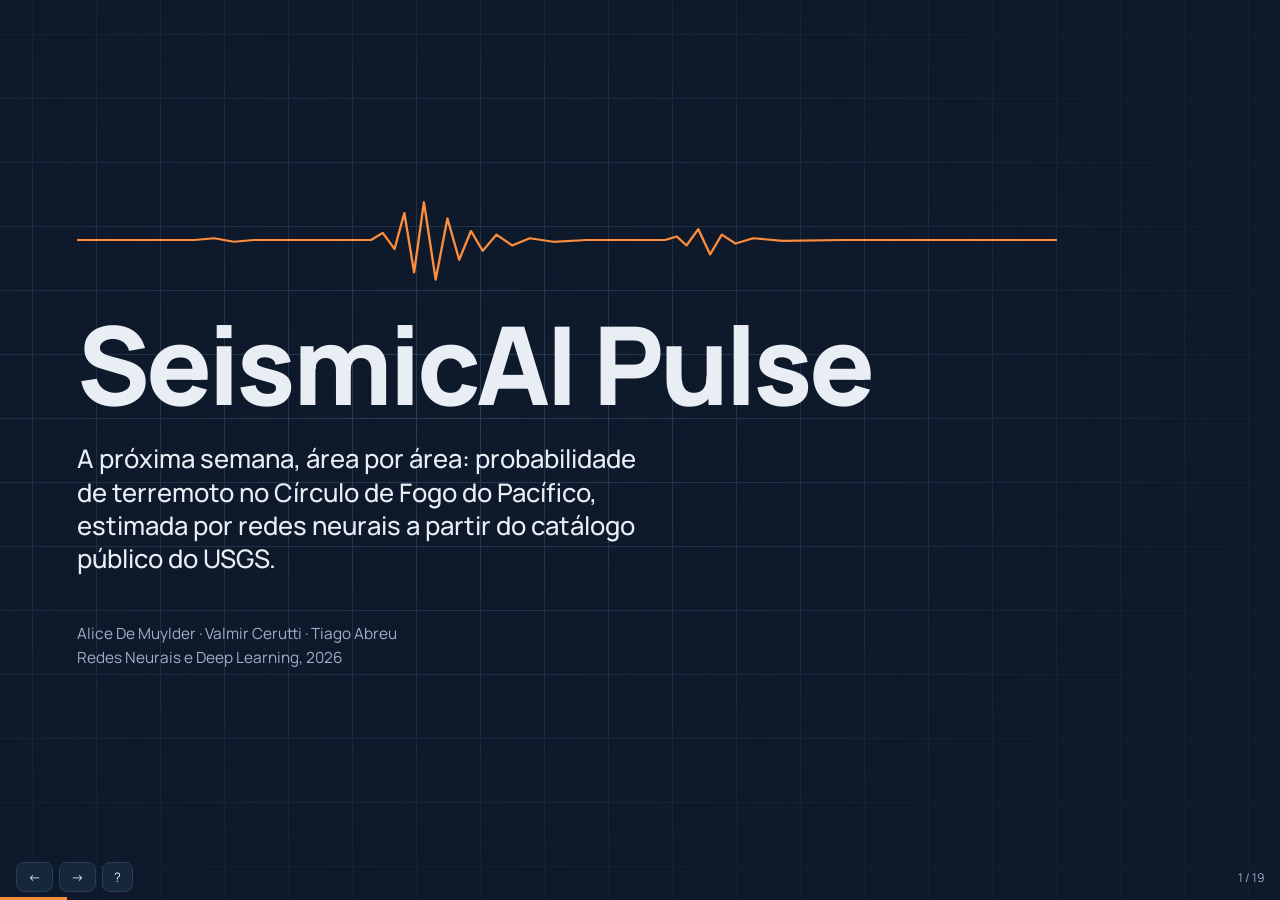
==== docs/apresentacao.html @ af9bed7b "SeismicAI Pulse: pipeline, modelos, resultados, protótipo, artigo e apresentação" ====
<!DOCTYPE html>
<html lang="pt-BR">
<head>
<meta charset="utf-8">
<meta name="viewport" content="width=device-width, initial-scale=1, viewport-fit=cover">
<title>SeismicAI Pulse — apresentação</title>
<link rel="preconnect" href="https://fonts.googleapis.com">
<link href="https://fonts.googleapis.com/css2?family=Manrope:wght@400;500;600;700;800&display=swap" rel="stylesheet">
<style>
:root {
  --bg: #0E1A2B; --surface: #16263B; --surface2: #1E3048; --ink: #E9EEF5; --muted: #9FB0C6; --line: #2A3D57;
  --alarm: #FF4D5A; --amber: #FFB020; --blue: #7CC7FF; --green: #5BD39A;
  --y1: #FFFFCC; --y2: #FED976; --y3: #FD8D3C; --y4: #E31A1C; --y5: #800026;
  --pad-x: clamp(22px, 6vw, 96px); --pad-y: clamp(20px, 5vh, 52px);
}
* { box-sizing: border-box; }
html, body { height: 100%; margin: 0; background: var(--bg); color: var(--ink);
  font-family: "Manrope", "Segoe UI", Roboto, Helvetica, Arial, sans-serif; font-size: 16px; -webkit-font-smoothing: antialiased; }
a { color: var(--blue); }
.deck { position: fixed; inset: 0; overflow: hidden; }
.slide { position: absolute; inset: 0; display: none; flex-direction: column; padding: var(--pad-y) var(--pad-x) calc(var(--pad-y) + 28px); overflow: auto; }
.slide.active { display: flex; }
.slide > header { margin-bottom: clamp(10px, 2vh, 22px); }
.slide h2 { font-size: clamp(24px, 3.4vw, 42px); line-height: 1.08; letter-spacing: -0.02em; margin: 0 0 6px; font-weight: 700; }
.slide .lead { font-size: clamp(15px, 1.45vw, 21px); color: var(--muted); margin: 0; max-width: 64ch; line-height: 1.45; }
.body { flex: 1; display: flex; flex-direction: column; gap: clamp(12px, 2vh, 24px); min-height: 0; }
.cols { display: grid; grid-template-columns: repeat(auto-fit, minmax(min(280px, 100%), 1fr)); gap: clamp(14px, 2.2vw, 36px); align-items: start; }
.cols.two { grid-template-columns: repeat(auto-fit, minmax(min(340px, 100%), 1fr)); }
.cols.wide-left { grid-template-columns: minmax(0, 3fr) minmax(0, 2fr); }
.cols.wide-right { grid-template-columns: minmax(0, 2fr) minmax(0, 3fr); }
@media (max-width: 820px) { .cols.wide-left, .cols.wide-right { grid-template-columns: 1fr; } }
.card { background: var(--surface); border: 1px solid var(--line); border-radius: 12px; padding: clamp(14px, 1.6vw, 22px) clamp(16px, 1.8vw, 24px); }
.card h3 { margin: 0 0 6px; font-size: clamp(16px, 1.4vw, 20px); font-weight: 700; }
.card p, .card li { font-size: clamp(14px, 1.15vw, 17px); line-height: 1.5; color: var(--ink); margin: 0; }
.card ul { margin: 6px 0 0; padding-left: 18px; }
.card li + li { margin-top: 4px; }
p.note, .muted { color: var(--muted); }
.big { font-size: clamp(34px, 5.2vw, 76px); font-weight: 800; letter-spacing: -0.03em; line-height: 1; }
.big small { display: block; font-size: clamp(13px, 1.1vw, 16px); font-weight: 500; letter-spacing: 0; color: var(--muted); margin-top: 8px; }
.stat { background: var(--surface); border: 1px solid var(--line); border-radius: 12px; padding: 18px 20px; }
.kv { display: grid; grid-template-columns: auto 1fr; gap: 6px 14px; font-size: clamp(13px, 1.1vw, 16px); }
.kv b { color: var(--ink); } .kv span { color: var(--muted); }
figure { margin: 0; }
figure img { width: 100%; height: auto; display: block; border-radius: 10px; background: #fff; }
figcaption { font-size: clamp(12px, 1vw, 14px); color: var(--muted); margin-top: 8px; }
.callout { border-left: 4px solid var(--y3); background: var(--surface); padding: 12px 16px; border-radius: 0 10px 10px 0; font-size: clamp(14px, 1.2vw, 18px); line-height: 1.45; }
.callout.alarm { border-color: var(--alarm); } .callout.blue { border-color: var(--blue); } .callout.green { border-color: var(--green); }
.tag { display: inline-block; font-size: 12px; font-weight: 600; padding: 3px 9px; border-radius: 999px; background: var(--surface2); color: var(--muted); margin-right: 6px; }
.tag.alarm { background: rgba(255,77,90,.18); color: var(--alarm); } .tag.amber { background: rgba(255,176,32,.18); color: var(--amber); }
.tag.blue { background: rgba(124,199,255,.18); color: var(--blue); } .tag.green { background: rgba(91,211,154,.18); color: var(--green); }
table.t { border-collapse: collapse; width: 100%; font-size: clamp(13px, 1.1vw, 16px); }
table.t th, table.t td { padding: 7px 10px; text-align: right; border-bottom: 1px solid var(--line); }
table.t th:first-child, table.t td:first-child { text-align: left; }
table.t th { color: var(--muted); font-weight: 600; }
table.t tr.hi td { color: var(--ink); font-weight: 700; background: rgba(253,141,60,.10); }

/* gráficos de barras (CSS) */
.bars { display: grid; gap: 7px; }
.bar { display: grid; grid-template-columns: minmax(120px, 34%) 1fr 64px; align-items: center; gap: 10px; font-size: clamp(12px, 1.05vw, 15px); }
.bar .lbl { color: var(--muted); white-space: nowrap; overflow: hidden; text-overflow: ellipsis; }
.bar .track { height: 14px; background: var(--surface2); border-radius: 7px; overflow: hidden; position: relative; }
.bar .fill { height: 100%; border-radius: 7px; background: var(--y3); transition: width .45s ease; }
.bar .val { text-align: right; font-variant-numeric: tabular-nums; font-weight: 600; }
.bar.hi .lbl, .bar.hi .val { color: var(--ink); font-weight: 700; }
.bar.hi .fill { background: linear-gradient(90deg, var(--y3), var(--y4)); }
.bar.dim .fill { background: var(--line); }
.bars.pair .bar { grid-template-columns: minmax(140px, 36%) 1fr 110px; }
.pair .track { background: transparent; height: 26px; display: grid; gap: 3px; }
.pair .track i { display: block; height: 11px; border-radius: 6px; }
.pair .track i.a { background: var(--amber); } .pair .track i.b { background: var(--alarm); }
.pair .val { display: grid; font-size: 12px; } .pair .val span:first-child { color: var(--amber); } .pair .val span:last-child { color: var(--alarm); }
.switch { display: inline-flex; border: 1px solid var(--line); border-radius: 999px; overflow: hidden; margin: 0 0 10px; }
.switch button { font: inherit; font-size: 13px; font-weight: 600; background: transparent; color: var(--muted); border: 0; padding: 7px 14px; cursor: pointer; }
.switch button[aria-pressed="true"] { background: var(--surface2); color: var(--ink); }
.legend { display: flex; gap: 14px; font-size: 12px; color: var(--muted); align-items: center; flex-wrap: wrap; }
.legend i { display: inline-block; width: 12px; height: 12px; border-radius: 3px; margin-right: 5px; vertical-align: -2px; }

/* capa */
.cover { justify-content: center; background-image: linear-gradient(var(--line) 1px, transparent 1px), linear-gradient(90deg, var(--line) 1px, transparent 1px);
  background-size: clamp(36px, 5vw, 72px) clamp(36px, 5vw, 72px); background-position: center; }
.cover::after { content: ""; position: absolute; inset: 0; background: radial-gradient(ellipse at 35% 45%, rgba(14,26,43,0) 0%, rgba(14,26,43,.85) 70%); pointer-events: none; }
.cover > * { position: relative; z-index: 1; }
.cover h1 { font-size: clamp(42px, 8.5vw, 124px); line-height: .95; letter-spacing: -0.035em; margin: 0 0 .25em; font-weight: 800; }
.cover .sub { font-size: clamp(17px, 2vw, 30px); color: var(--ink); font-weight: 500; margin: 0 0 1.2em; max-width: 36ch; line-height: 1.3; }
.cover .who { color: var(--muted); font-size: clamp(13px, 1.2vw, 18px); line-height: 1.6; }
.pulse { width: min(100%, 980px); height: clamp(60px, 12vh, 140px); display: block; margin: 0 0 clamp(8px, 2vh, 24px); }
.pulse path { fill: none; stroke: var(--y3); stroke-width: 2.4; stroke-linecap: round; stroke-linejoin: round;
  stroke-dasharray: 2600; stroke-dashoffset: 2600; animation: draw 2.4s cubic-bezier(.4,.1,.2,1) .2s forwards; }
@keyframes draw { to { stroke-dashoffset: 0; } }
@media (prefers-reduced-motion: reduce) { .pulse path { animation: none; stroke-dashoffset: 0; } .bar .fill { transition: none; } }

/* pipeline */
.flow { display: grid; grid-template-columns: repeat(auto-fit, minmax(130px, 1fr)); gap: 10px; counter-reset: step; }
.flow .step { background: var(--surface); border: 1px solid var(--line); border-radius: 10px; padding: 12px 12px 12px; font-size: clamp(12px, 1.05vw, 15px); line-height: 1.4; position: relative; }
.flow .step::before { counter-increment: step; content: counter(step); display: inline-block; width: 22px; height: 22px; border-radius: 50%; background: var(--y3); color: #1a0a00; font-weight: 800; font-size: 12px; text-align: center; line-height: 22px; margin-bottom: 8px; }
.flow .step b { display: block; margin-bottom: 2px; color: var(--ink); }
.splits { display: flex; height: 34px; border-radius: 8px; overflow: hidden; font-size: 12px; font-weight: 600; }
.splits div { display: flex; align-items: center; justify-content: center; color: #0E1A2B; }
.splits .tr { background: var(--y2); } .splits .va { background: var(--y3); } .splits .te { background: var(--y4); color: #fff; }

/* arquitetura */
.arch { display: grid; grid-template-columns: repeat(auto-fit, minmax(150px, 1fr)); gap: 10px; align-items: stretch; }
.arch .box { background: var(--surface); border: 1px solid var(--line); border-radius: 10px; padding: 12px 14px; font-size: clamp(12px, 1.05vw, 15px); line-height: 1.4; }
.arch .box b { display: block; color: var(--ink); margin-bottom: 4px; } .arch .box span { color: var(--muted); }
.arch .box.hl { border-color: var(--y3); }
.net { display: grid; grid-template-columns: repeat(auto-fit, minmax(min(200px, 100%), 1fr)); gap: 12px; }
.net .card { padding: 14px 16px; } .net .card h3 { font-size: clamp(15px, 1.3vw, 19px); } .net .card p { font-size: clamp(12.5px, 1.05vw, 15px); color: var(--muted); }
.net .card .r { color: var(--ink); font-weight: 700; margin-top: 8px; }

/* demo */
.demo { flex: 1; min-height: 0; display: flex; flex-direction: column; gap: 10px; }
.demo iframe { flex: 1; width: 100%; min-height: 50vh; border: 1px solid var(--line); border-radius: 12px; background: #0b1220; }
.demo .tools { display: flex; gap: 14px; align-items: center; flex-wrap: wrap; font-size: 14px; }
.demo .tools a.btn { background: var(--y3); color: #1a0a00; font-weight: 700; padding: 8px 14px; border-radius: 8px; text-decoration: none; }
.qr { width: 92px; height: 92px; background: #fff; border-radius: 8px; padding: 6px; }

/* cromo */
.progress { position: fixed; left: 0; bottom: 0; height: 3px; width: 0; background: var(--y3); transition: width .25s; z-index: 5; }
.chrome { position: fixed; left: 0; right: 0; bottom: 8px; display: flex; justify-content: space-between; align-items: center; padding: 0 16px; font-size: 12px; color: var(--muted); z-index: 5; pointer-events: none; }
.chrome .nav { pointer-events: auto; display: flex; gap: 6px; }
.chrome button { font: inherit; font-size: 13px; background: var(--surface); color: var(--ink); border: 1px solid var(--line); border-radius: 8px; padding: 5px 11px; cursor: pointer; }
.chrome button:hover { background: var(--surface2); }
.overlay { position: fixed; inset: 0; background: rgba(14,26,43,.94); z-index: 20; display: none; padding: 6vh 8vw; overflow: auto; }
.overlay.open { display: block; }
.overlay .box { max-width: 760px; margin: 0 auto; background: var(--surface); border: 1px solid var(--line); border-radius: 14px; padding: 24px 28px; font-size: 16px; line-height: 1.55; }
.overlay h3 { margin: 0 0 10px; }
.overlay kbd { background: var(--surface2); border: 1px solid var(--line); border-radius: 5px; padding: 1px 7px; font-family: inherit; font-size: 13px; }
.notes { display: none; }
:focus-visible { outline: 2px solid var(--blue); outline-offset: 2px; }
@media (max-width: 720px) {
  .slide { padding-bottom: 64px; }
  .bar { grid-template-columns: minmax(90px, 40%) 1fr 54px; }
  .cover h1 { font-size: 13vw; }
}
@media print {
  .deck { position: static; } .slide { display: flex !important; position: relative; height: 100vh; page-break-after: always; overflow: hidden; }
  .chrome, .progress, .overlay { display: none !important; } .demo iframe { display: none; }
}
</style>
</head>
<body>
<div class="deck" id="deck">

<!-- 1 Capa -->
<section class="slide cover" data-notes="Boa tarde. Somos a SeismicAI e vamos apresentar o Pulse: um mapa que, toda semana, mostra onde é mais provável haver um terremoto no Círculo de Fogo na semana seguinte. Em 15 minutos: o problema, os dados, as redes neurais, os resultados e o produto, com demonstração ao vivo.">
  <svg class="pulse" viewBox="0 0 1000 120" preserveAspectRatio="none" aria-hidden="true">
    <path d="M0,60 L120,60 L140,58 L160,62 L180,60 L300,60 L312,52 L324,70 L334,30 L344,96 L354,18 L366,104 L378,36 L390,82 L402,50 L414,72 L428,54 L444,66 L462,58 L486,62 L520,60 L600,60 L612,56 L622,66 L634,48 L646,76 L658,54 L672,64 L690,58 L720,61 L780,60 L1000,60"/>
  </svg>
  <h1>SeismicAI Pulse</h1>
  <p class="sub">A próxima semana, área por área: probabilidade de terremoto no Círculo de Fogo do Pacífico, estimada por redes neurais a partir do catálogo público do USGS.</p>
  <p class="who">Alice De Muylder · Valmir Cerutti · Tiago Abreu<br>Redes Neurais e Deep Learning, 2026</p>
</section>

<!-- 2 Problema -->
<section class="slide" data-notes="Ninguém prevê terremotos: dia, lugar exato e magnitude. Mas a sismicidade não é aleatória: concentra-se em regiões conhecidas e se agrupa no tempo, com réplicas por semanas e contágio para áreas vizinhas. Hoje existem catálogos (o passado) e mapas de risco de décadas. Falta o curto prazo por área. É isso que o Pulse faz, para seguradoras, defesa civil, infraestrutura crítica e jornalismo.">
  <header><h2>Não dá para prever terremotos. Dá para medir onde eles estão mais prováveis esta semana.</h2>
    <p class="lead">A sismicidade se concentra em regiões conhecidas e se agrupa no tempo. Entre o catálogo do que já aconteceu e os mapas de risco de décadas, falta a visão de curto prazo por área.</p></header>
  <div class="body"><div class="cols">
    <div class="card"><h3>O que não dá</h3><p>Dizer o dia, o lugar exato e a magnitude do próximo terremoto. Nenhum modelo faz isso, e o Pulse não promete.</p></div>
    <div class="card"><h3>O que dá</h3><p>Usar dois fatos da sismologia estatística: a taxa de fundo de cada região é persistente, e um evento grande é seguido de réplicas por semanas, que se espalham para as áreas vizinhas.</p></div>
    <div class="card"><h3>Para quem</h3><p>Seguradoras e resseguradoras (exposição de curto prazo), defesa civil e operadores de infraestrutura crítica — portos, energia, mineração — que priorizam inspeções e prontidão, e o jornalismo científico.</p></div>
  </div>
  <div class="callout">A pergunta do produto: <b>nesta semana, em quais áreas do Círculo de Fogo a atenção deve estar?</b></div></div>
</section>

<!-- 3 Pergunta -->
<section class="slide" data-notes="Formalizamos assim: a região é dividida em células de 2 por 2 graus; o tempo em semanas. A entrada é o histórico de 52 semanas da célula e das vizinhas; a saída é a probabilidade de pelo menos um evento M maior ou igual a 4 na semana seguinte. É classificação binária probabilística, com classes desbalanceadas: 16 por cento de positivos. A pergunta de pesquisa: uma rede recorrente faz isso melhor do que estimativas estatísticas simples?">
  <header><h2>A pergunta de pesquisa</h2>
    <p class="lead">Uma rede neural recorrente, treinada com o histórico sísmico recente de uma área e de seus vizinhos, estima a probabilidade de terremoto M ≥ 4,0 nessa área na semana seguinte melhor do que estimativas estatísticas simples?</p></header>
  <div class="body"><div class="cols wide-left">
    <div class="card"><h3>Definição formal</h3><ul>
      <li>Região dividida em células <b>c</b> de 2° × 2°; tempo em semanas <b>t</b> (segunda a domingo, UTC).</li>
      <li>Entrada: <b>x</b><sub>c, t−51…t</sub> — 52 semanas × 10 variáveis da célula e dos vizinhos — mais atributos fixos da célula.</li>
      <li>Saída: <b>y</b><sub>c, t+1</sub> = 1 se houver ≥ 1 evento M ≥ 4,0 na célula na semana t+1.</li>
      <li>Modelo: <b>p̂</b> = f<sub>θ</sub>(x, s) ∈ [0, 1], a probabilidade do evento.</li>
      <li>Tipo: classificação binária <b>probabilística</b>, classes desbalanceadas (16 % de positivos).</li></ul></div>
    <div class="card"><h3>Fora do escopo</h3><ul>
      <li>Momento exato, local exato ou magnitude de um terremoto.</li>
      <li>Sistema de alerta ou substituição de órgãos oficiais.</li>
      <li>Estimar danos ou intensidade sentida.</li></ul>
      <p class="note" style="margin-top:10px">Por que M ≥ 4: é a faixa sentida pela população, com dano leve, e tem volume de dados; o limiar mais alto (M ≥ 5) entra no alarme.</p></div>
  </div></div>
</section>

<!-- 4 Dados -->
<section class="slide" data-notes="Fonte: USGS ComCat via FDSN. Catálogo global M maior ou igual a 4 de 2000 a 2025: 358 mil eventos, 74 por cento no Círculo de Fogo. Começamos em 2000 porque antes a rede sismográfica não registrava M4 em áreas remotas. 709 células ativas, 1.358 semanas. O diagnóstico de completude pela lei de Gutenberg-Richter mostrou que a detecção melhorou ao longo do tempo, sobretudo na Indonésia: é uma limitação declarada.">
  <header><h2>Dados: o catálogo público do USGS, 2000–2025</h2>
    <p class="lead">Todos os terremotos M ≥ 4,0 do planeta, baixados pelo serviço FDSN do USGS e recortados ao Círculo de Fogo.</p></header>
  <div class="body"><div class="cols">
    <div class="stat"><div class="big">358.672<small>eventos M ≥ 4,0 no mundo, jan/2000 a dez/2025</small></div></div>
    <div class="stat"><div class="big">73,8 %<small>deles dentro das 12 caixas do Círculo de Fogo</small></div></div>
    <div class="stat"><div class="big">709<small>células de 2° × 2° com histórico suficiente</small></div></div>
    <div class="stat"><div class="big">1.358<small>semanas, de segunda a domingo (UTC)</small></div></div>
  </div>
  <div class="cols two">
    <div class="card"><h3>Limpeza</h3><p>Só <i>earthquake</i> (sem explosões ou erupções); sem duplicatas; sem valores faltantes de tempo, posição, profundidade ou magnitude; profundidade negativa truncada em zero. Cada evento recebe uma célula e uma semana.</p></div>
    <div class="card"><h3>Completude do catálogo</h3><p>Pela lei de Gutenberg–Richter, a razão M 4,0–4,4 / M ≥ 4,5 deveria ser ~2 e constante. Ela cresce com o tempo (Indonésia: 0,58 em 2000–05 → 1,23 em 2015+): a detecção melhorou. Isso explica a alta de positivos de 14,5 % para 16,6 % e é tratado como limitação.</p></div>
  </div></div>
</section>

<!-- 5 Picos -->
<section class="slide" data-notes="Este é o gráfico da célula mais ativa, o Mar de Banda. Os três picos são sequências de réplicas de terremotos rasos: M5,8 em 2008, M5,8 em 2014 e o dubleto M7,1 de novembro de 2023. Não são outliers: são o fenômeno que o modelo aprende. O aparente crescimento é efeito de três pontos: em 1998, antes da janela, um M7,0 na mesma célula deu pico maior que 2008 e 2014. Testamos em todas as células: o tamanho das sequências é explicado por magnitude e profundidade; a tendência temporal cai pela metade ao contar só a faixa bem detectada, o que é melhora de instrumentação; o resíduo fica como pergunta aberta. E testamos a ideia de ciclo, terremotos maiores a intervalos maiores: em mais de 5 mil pares consecutivos, a espera não prevê a magnitude do próximo, e os intervalos seguem um processo de Poisson. Em regiões inteiras, Gutenberg-Richter não tem memória.">
  <header><h2>Os picos são réplicas — e são o sinal, não ruído</h2>
    <p class="lead">Célula mais ativa (Mar de Banda, −7°, 129°): eventos M ≥ 4 por semana. Cada pico é a sequência de réplicas de um terremoto raso.</p></header>
  <div class="body">
    <figure><img src="[data-uri]" alt="Eventos M≥4 por semana na célula do Mar de Banda, com picos em 2008, 2014 e 2023"><figcaption>2008: M5,8 a 10 km · 2014: M5,8 a 7 km · 2023: dubleto M7,1 + M6,7 a 6–10 km (39 réplicas M ≥ 4,5 em 28 dias). Em 1998, antes da janela, um M7,0 raso deu pico maior que 2008 e 2014.</figcaption></figure>
    <div class="cols wide-left">
      <div class="card"><h3>Em todas as células: 5.914 sequências, M ≥ 5,5</h3>
        <table class="t"><thead><tr><th>Réplicas contadas</th><th>α (por M)</th><th>γ (raso)</th><th>β (por década)</th><th>t</th></tr></thead><tbody>
          <tr><td>todas, M ≥ 4</td><td>0,47</td><td>+0,17</td><td>+0,068</td><td>9,6</td></tr>
          <tr class="hi"><td>faixa completa, M ≥ 4,5</td><td>0,42</td><td>+0,20</td><td>+0,038</td><td>6,1</td></tr>
        </tbody></table>
        <p class="note" style="margin-top:8px">log₁₀(réplicas em 28 dias) = a + α·(M − 5,5) + γ·[raso] + β·(ano − 2000)/10. Båth: 1,05 (esperado 1,2). Omori: p ≈ 1,0–1,8 nas maiores sequências.</p></div>
      <div>
        <div class="callout" style="margin-bottom:10px">O tamanho de uma sequência é explicado por <b>magnitude e profundidade</b>. A tendência temporal cai 45 % ao contar só a faixa bem detectada: melhora de instrumentação. O resíduo (≈ +9 %/década) fica como pergunta aberta.</div>
        <div class="card"><h3>E um ciclo — maiores a intervalos maiores?</h3><p>Em 5.287 pares de principais consecutivos: a espera não prevê a magnitude do próximo (ρ = −0,07), a magnitude não prevê a espera (−0,03), intervalos e magnitudes não crescem ao longo das sequências, e os intervalos seguem Poisson (CV 0,87). Máxima anual: sem tendência (ρ = −0,36, p = 0,07). Gutenberg–Richter não tem memória.</p></div>
      </div>
    </div>
  </div>
</section>

<!-- 6 Preparação -->
<section class="slide" data-notes="O pipeline: download, limpeza, grade, agregação semanal com vizinhos, features, rótulo e divisão temporal. A divisão é pela semana do rótulo: treino 2001 a 2017, validação 2018 a 2020, teste 2021 a 2025. Tudo que o modelo sabe de uma célula, inclusive a taxa histórica e a padronização, vem só do treino. Sem vazamento.">
  <header><h2>Preparação: da linha do catálogo ao par (célula, semana)</h2>
    <p class="lead">Mesmo código no treino e no produto; o motor de inferência reproduz as probabilidades do treino com diferença de 10⁻⁹.</p></header>
  <div class="body">
    <div class="flow">
      <div class="step"><b>Download</b>blocos anuais pelo FDSN; divide se passar de 20 mil eventos</div>
      <div class="step"><b>Limpeza</b>tipo, duplicatas, nulos, magnitude, período</div>
      <div class="step"><b>Grade</b>células 2° × 2°; ativas = ≥ 10 eventos no treino, dentro das caixas</div>
      <div class="step"><b>Semanas</b>agregados por célula: eventos, magnitudes, energia, profundidade, M ≥ 5, M ≥ 6</div>
      <div class="step"><b>Vizinhos</b>soma das 8 células em volta, na grade global</div>
      <div class="step"><b>Features</b>sequência de 52 semanas (LSTM) e janelas 1/4/12/52 (MLP)</div>
      <div class="step"><b>Rótulo e divisão</b>y = evento na semana t+1; split pela semana do rótulo</div>
    </div>
    <div class="cols wide-left">
      <div class="card"><h3>Divisão temporal, sem vazamento</h3>
        <div class="splits"><div class="tr" style="flex:629592">treino 2001–2017 · 629.592</div><div class="va" style="flex:111313">val. 111.313</div><div class="te" style="flex:184340">teste 2021–25 · 184.340</div></div>
        <p class="note" style="margin-top:8px">Positivos: 14,5 % · 15,9 % · 16,6 %. Taxa histórica, células ativas e padronização só com o treino; limiar de decisão escolhido na validação.</p></div>
      <div class="card"><h3>Escolhas que importam</h3><ul>
        <li>Réplicas mantidas: são a dinâmica real de curto prazo.</li>
        <li>Perda sem ponderação de classes: probabilidades calibradas.</li>
        <li>Métricas: PR-AUC e ROC-AUC + calibração (acurácia enganaria: 84 % dizendo sempre "não").</li></ul></div>
    </div>
  </div>
</section>

<!-- 7 Baselines -->
<section class="slide" data-notes="Antes de qualquer rede, quatro baselines. Persistência: se teve esta semana, vai ter na próxima. Climatologia: a taxa histórica da célula. Taxa recente: a fração das últimas 52 semanas com evento. Combinado: a média das duas. A taxa histórica sozinha já dá ROC-AUC 0,83: saber onde explica a maior parte do problema. O combinado, 0,836 e 0,552, é a meta que a Fase 1 fixou para a rede.">
  <header><h2>Primeiro, a régua: baselines estatísticos</h2>
    <p class="lead">A taxa histórica da célula sozinha chega a ROC-AUC 0,830. A rede só tem valor se acrescentar o <i>quando</i> ao <i>onde</i>.</p></header>
  <div class="body"><div class="cols wide-left">
    <div class="card"><div class="switch" data-chart="base"><button aria-pressed="true" data-m="roc">ROC-AUC</button><button data-m="pr">PR-AUC</button></div>
      <div class="bars" id="chart-base"></div></div>
    <div>
      <div class="callout" style="margin-bottom:14px"><b>Meta da Fase 1:</b> superar o Combinado no teste — ROC-AUC 0,836 e PR-AUC 0,552 — com boa calibração.</div>
      <div class="card"><h3>O que cada um mede</h3><ul>
        <li><b>Persistência</b>: só o agrupamento temporal imediato.</li>
        <li><b>Climatologia</b>: só o <i>onde</i> (taxa histórica no treino).</li>
        <li><b>Taxa recente</b>: só o <i>quando</i> (últimas 52 semanas).</li>
        <li><b>Combinado</b>: a média simples dos dois.</li></ul></div>
    </div>
  </div></div>
</section>

<!-- 8 Redes -->
<section class="slide" data-notes="Cinco redes, cada uma com um papel. A LSTM é a principal: lê a sequência de 52 semanas e concatena os atributos fixos. A MLP sobre janelas e a MLP-seq sobre a sequência achatada isolam o valor da recorrência. A RBM é não supervisionada: aprende sem rótulos. A Hopfield é a camada de saída: memória associativa que decide o estado de alerta. Treino com Adam, entropia cruzada sem ponderação, early stopping pela PR-AUC de validação.">
  <header><h2>Cinco redes, cinco papéis</h2>
    <p class="lead">Uma estima a probabilidade; duas testam se a recorrência importa; uma aprende sem rótulos; uma decide o estado de alerta.</p></header>
  <div class="body"><div class="net">
    <div class="card"><span class="tag alarm">principal</span><h3>LSTM</h3><p>Recorrente: lê as 52 semanas mantendo um estado interno; o estado final é concatenado aos 5 atributos fixos da célula → densa 64 → probabilidade.</p><p class="r">24 mil parâmetros · 26 épocas · 12 min (CPU)</p></div>
    <div class="card"><span class="tag">comparação</span><h3>MLP (janelas)</h3><p>Densa 128 → 64 → 32 (ReLU, batch norm, dropout) sobre 45 resumos da sequência em janelas de 1, 4, 12 e 52 semanas.</p><p class="r">17 mil parâmetros · 20 épocas · 68 s</p></div>
    <div class="card"><span class="tag">comparação</span><h3>MLP-seq</h3><p>Densa 256 → 64 sobre as mesmas entradas da LSTM, achatadas (525 valores): mesma informação, sem recorrência.</p><p class="r">152 mil parâmetros · melhor época: 2</p></div>
    <div class="card"><span class="tag blue">não supervisionada</span><h3>RBM</h3><p>Máquina de Boltzmann Restrita, 45 visíveis × 64 ocultas, treinada sem rótulos por divergência contrastiva. A energia livre mede quão atípica é a semana.</p><p class="r">10 épocas · 18 s</p></div>
    <div class="card"><span class="tag amber">saída</span><h3>Hopfield</h3><p>Memória associativa de 26 bits com 3 protótipos: NORMAL, ATENÇÃO, ALARME. O alarme é associado ao limiar M ≥ 5.</p><p class="r">regra de projeção · dinâmica assíncrona</p></div>
  </div>
  <div class="callout blue">Treino: entropia cruzada <b>sem</b> ponderação de classes (para manter as probabilidades calibradas), Adam, lotes de 2.048, early stopping pela PR-AUC de validação, limiar de decisão escolhido na validação. Padronização ajustada só no treino.</div></div>
</section>

<!-- 9 Resultados -->
<section class="slide" data-notes="O resultado principal. A LSTM supera a meta em todas as métricas: ROC-AUC 0,841, PR-AUC 0,571, menor Brier, e 76 por cento de acerto no top 5 por cento. Estável nos cinco anos do teste. Mas repare: a MLP empata, a regressão logística fica a dois milésimos. Os ganhos são reais e pequenos. Vamos ver onde eles acontecem.">
  <header><h2>Resultados no teste (2021–2025): a LSTM supera a meta</h2>
    <p class="lead">184.340 amostras, 16,6 % positivas. A LSTM é a melhor em todas as métricas, estável nos cinco anos (ROC-AUC 0,838–0,844).</p></header>
  <div class="body"><div class="cols wide-left">
    <div class="card"><div class="switch" data-chart="models"><button aria-pressed="true" data-m="roc">ROC-AUC</button><button data-m="pr">PR-AUC</button><button data-m="top5">Precisão top 5 %</button><button data-m="brier">Brier (menor é melhor)</button></div>
      <div class="bars" id="chart-models"></div></div>
    <div>
      <div class="stat" style="margin-bottom:12px"><div class="big">76 %<small>das 5 % células sinalizadas como mais prováveis em cada semana têm terremoto M ≥ 4 na semana seguinte (climatologia: 70,5 %)</small></div></div>
      <div class="callout green"><b>Meta superada:</b> ROC-AUC 0,841 vs 0,836 · PR-AUC 0,571 vs 0,552 · Brier 0,1012 vs 0,1033.</div>
    </div>
  </div></div>
</section>

<!-- 10 Estratos -->
<section class="slide" data-notes="Separando o teste por situação da célula. O ganho cresce com a atividade recente: após um M5 na célula, a PR-AUC sobe de 0,682 para 0,753; com M5 nos vizinhos, mais 0,044; nas células historicamente quietas, quase triplica. É exatamente onde a taxa histórica não tem nada a dizer e só a atividade recente é pista. As hipóteses H1 e H2 se confirmam.">
  <header><h2>Onde a rede ganha: nas sequências em curso</h2>
    <p class="lead">Climatologia (amarelo) contra LSTM (vermelho), por situação da célula na semana de entrada.</p></header>
  <div class="body"><div class="cols wide-left">
    <div class="card"><div class="switch" data-chart="strata"><button aria-pressed="true" data-m="pr">PR-AUC</button><button data-m="roc">ROC-AUC</button></div>
      <div class="legend"><span><i style="background:var(--amber)"></i>Climatologia</span><span><i style="background:var(--alarm)"></i>LSTM</span></div>
      <div class="bars pair" id="chart-strata" style="margin-top:8px"></div></div>
    <div>
      <div class="card" style="margin-bottom:12px"><h3>H1 — agrupamento temporal</h3><p>Após um M ≥ 5 na célula: PR-AUC 0,682 → 0,753 (+0,071); ROC-AUC 0,748 → 0,799. A rede reconhece a sequência de réplicas e eleva a probabilidade enquanto ela dura.</p></div>
      <div class="card" style="margin-bottom:12px"><h3>H2 — contágio espacial</h3><p>M ≥ 5 nos vizinhos: +0,044 de PR-AUC. Os eventos nos vizinhos são a 3ª variável mais importante da LSTM.</p></div>
      <div class="card"><h3>Células quietas acordando</h3><p>PR-AUC ×2,7 (0,025 → 0,068). Em valor absoluto é pouco — 1,7 % de positivos —, mas é onde a taxa histórica é cega.</p></div>
    </div>
  </div></div>
</section>

<!-- 11 Calibração -->
<section class="slide" data-notes="Calibração: quando a LSTM diz 83 por cento, acontece em 84. Quando diz 59, em 62. Nas mesmas células, a climatologia diria 60 onde ocorre 84: ela não enxerga a sequência em curso. Esse era o segundo critério de sucesso da Fase 1, e é o que permite usar a probabilidade direto no produto.">
  <header><h2>As probabilidades são confiáveis</h2>
    <p class="lead">Critério de sucesso nº 2 da Fase 1: quando o modelo diz 30 %, deve acontecer em ~30 % dos casos.</p></header>
  <div class="body"><div class="cols wide-right">
    <div>
      <table class="t"><thead><tr><th>LSTM diz</th><th>acontece</th><th>climatologia diria</th><th>n</th></tr></thead><tbody>
        <tr><td>14 %</td><td>15 %</td><td>14 %</td><td>33.522</td></tr>
        <tr><td>39 %</td><td>40 %</td><td>34 %</td><td>18.679</td></tr>
        <tr><td>59 %</td><td>62 %</td><td>49 %</td><td>7.655</td></tr>
        <tr class="hi"><td>83 %</td><td>84 %</td><td>60 %</td><td>5.349</td></tr>
      </tbody></table>
      <div class="callout" style="margin-top:14px">A climatologia subestima justamente onde o risco é maior: prevê 60 % onde se observa 84 %. A LSTM acerta a faixa inteira.</div>
    </div>
    <figure><img src="[data-uri]" alt="Diagrama de calibração: curvas dos modelos próximas da diagonal, exceto a climatologia"><figcaption>Fração observada de positivos por faixa de probabilidade prevista, no teste. Diagonal = calibração perfeita.</figcaption></figure>
  </div></div>
</section>

<!-- 12 Aprendizado -->
<section class="slide" data-notes="O que as redes aprenderam. Importância por permutação: a taxa histórica vale 0,105; a contagem recente de eventos, 0,059; o resto é pequeno. Onde vale dez vezes mais que quando. E LSTM e MLP empatam porque a informação temporal útil está em estatísticas simples: quantos eventos, há quanto tempo. A recorrência não acha estrutura além disso. Isso é a resposta honesta à pergunta de pesquisa.">
  <header><h2>O que as redes aprenderam: <i>onde</i> vale dez vezes mais que <i>quando</i></h2>
    <p class="lead">Importância por permutação na LSTM (queda de ROC-AUC ao embaralhar a variável no teste).</p></header>
  <div class="body"><div class="cols wide-left">
    <div class="card"><div class="bars" id="chart-imp"></div>
      <p class="note" style="margin-top:10px">A MLP chega à mesma hierarquia: taxa histórica 0,105; depois n_52w, n_12w, meanmag_52w, todas abaixo de 0,005. Dentro do "quando", o que importa é a contagem de eventos, não magnitude nem profundidade.</p></div>
    <div>
      <div class="card" style="margin-bottom:12px"><h3>LSTM ≈ MLP: um resultado, não uma derrota</h3><p>LSTM 0,841 / 0,571 · MLP 0,841 / 0,569 · MLP-seq 0,839 / 0,566. A informação temporal útil cabe em estatísticas simples da sequência, que as janelas já contêm. A recorrência não encontra estrutura além disso.</p></div>
      <div class="card"><h3>Consequências</h3><ul><li>Produto: a MLP treina em 68 s com o mesmo resultado da LSTM (12 min).</li><li>Ciência: a rede supera os baselines por combinar melhor <i>onde</i> e <i>quando</i>, não por "aprender a sequência".</li><li>Regressão logística a 0,002: pouca não-linearidade a explorar nesta formulação.</li></ul></div>
    </div>
  </div></div>
</section>

<!-- 13 Mais variáveis -->
<section class="slide" data-notes="Como o ganho é pequeno, testamos se faltavam variáveis: 22 novas, com motivação física: memória de 2 e 5 anos, anel de 5 por 5 células, atividade do segmento, resolução diária, uma taxa de réplicas tipo ETAS e proxies de composição. Resultado: ROC-AUC mais 0,001, PR-AUC mais 0,001. As 22 sozinhas recuperam 99 por cento do desempenho das 45. É redundância: o teto está na informação do catálogo. O único sinal novo é a memória longa, que ajuda um pouco nas células quietas.">
  <header><h2>Mais variáveis não ajudam: o teto está no catálogo</h2>
    <p class="lead">22 variáveis novas, com motivação física, nos mesmos splits: memória de 2 e 5 anos, anel de 5 × 5, segmento, resolução diária, taxa de réplicas tipo ETAS, proxy do valor-b, fração de eventos profundos, aceleração.</p></header>
  <div class="body"><div class="cols wide-left">
    <div class="card"><table class="t"><thead><tr><th>Conjunto (gradient boosting)</th><th>nº</th><th>ROC-AUC</th><th>PR-AUC</th><th>PR-AUC quietas</th></tr></thead><tbody>
      <tr><td>45 variáveis base</td><td>45</td><td>0,8412</td><td>0,5694</td><td>0,066</td></tr>
      <tr class="hi"><td>base + 22 extras</td><td>67</td><td>0,8420</td><td>0,5707</td><td>0,073</td></tr>
      <tr><td>só as 22 extras</td><td>22</td><td>0,8389</td><td>0,5637</td><td>0,071</td></tr>
    </tbody></table>
    <p class="note" style="margin-top:10px">Gradient boosting extrai o que uma tabela tem; nas 45 base reproduz as redes (0,841 / 0,569). Importância: taxa histórica +0,063; nº de semanas ativas +0,008; melhor variável nova (<code>n_104w</code>) +0,003.</p></div>
    <div>
      <div class="stat" style="margin-bottom:12px"><div class="big">+0,001<small>de ROC-AUC e de PR-AUC com 22 variáveis a mais — dentro do ruído</small></div></div>
      <div class="card"><h3>O que isso diz</h3><ul><li>As 22 sozinhas recuperam 99 % do desempenho das 45: descrevem a mesma informação de outro jeito.</li><li>O único sinal novo é a memória longa, nas células quietas (+10 % relativo): o passado distante é a única pista ali.</li><li>Nem arquitetura nem variáveis: o que falta — terremotos sem precursores — não está no catálogo.</li></ul></div>
    </div>
  </div></div>
</section>

<!-- 14 RBM -->
<section class="slide" data-notes="A RBM nunca viu um rótulo. Mesmo assim, a energia livre dela, calibrada com um único parâmetro, dá ROC-AUC 0,79: o modelo descobre sozinho que semana atípica é semana de risco. Com uma regressão logística sobre as 64 unidades ocultas, empata com o baseline combinado.">
  <header><h2>RBM: o que se aprende sem nenhum rótulo</h2>
    <p class="lead">Treinada por divergência contrastiva para dar energia baixa às configurações reais das features. A energia livre de uma semana mede quão atípica ela é.</p></header>
  <div class="body"><div class="cols wide-right">
    <div>
      <div class="stat" style="margin-bottom:12px"><div class="big">0,792<small>ROC-AUC só com a energia livre, sem rótulos (persistência: 0,646; climatologia: 0,830)</small></div></div>
      <div class="card"><h3>Leitura</h3><ul><li>O padrão raro na distribuição das features é o das células ativas: atípico = arriscado.</li><li>Regressão logística sobre as 64 ocultas: 0,836 / 0,554, empate com o Combinado; a compressão binária perde um pouco frente às features originais (0,839 / 0,565).</li><li>Treino: 10 épocas, 18 s; erro de reconstrução 0,030 → 0,018.</li></ul></div>
    </div>
    <figure><img src="[data-uri]" alt="Mapa de calor dos pesos da RBM"><figcaption>Pesos W (45 features visíveis × 64 unidades ocultas) após o treino.</figcaption></figure>
  </div></div>
</section>

<!-- 15 Hopfield -->
<section class="slide" data-notes="A Hopfield é a saída do produto. 26 bits: limiares sobre a probabilidade da LSTM, a atividade recente, os vizinhos e a magnitude máxima. Três protótipos. O protótipo de ALARME acende exatamente os bits de magnitude: M5 nos últimos 3 meses, M5,5 no ano, evento grande há menos de 8 semanas. Em precisão, o alarme multiplica a taxa base por 2,4, mas um limiar simples na probabilidade faz melhor no mesmo ponto de operação. Uma memória binária não supera uma probabilidade calibrada, e não tinha como. O valor dela é dar um estado discreto, legível, com o alarme gatilhado pela magnitude.">
  <header><h2>Hopfield: a camada de saída, com o limiar de magnitude</h2>
    <p class="lead">Uma memória associativa guarda três protótipos; o estado da célula relaxa até o mais próximo. O ALARME só acende em padrões associados a M ≥ 5.</p></header>
  <div class="body"><div class="cols wide-left">
    <figure><img src="[data-uri]" alt="Protótipos da rede de Hopfield: bits ativos por estado"><figcaption>Protótipos aprendidos na validação: o ALARME acende os bits de magnitude (maxmag_12w ≥ 5, maxmag_52w ≥ 5,5, evento grande há ≤ 8 semanas) além dos de atividade.</figcaption></figure>
    <div>
      <table class="t"><thead><tr><th>Decisor (alarme = M ≥ 5)</th><th>precision</th><th>recall</th><th>alarmes</th></tr></thead><tbody>
        <tr><td>taxa base</td><td>0,023</td><td>—</td><td>—</td></tr>
        <tr class="hi"><td>Hopfield</td><td>0,056</td><td>0,279</td><td>11,4 %</td></tr>
        <tr><td>limiar p ≥ 0,381 (mesma fração)</td><td>0,092</td><td>0,483</td><td>12,1 %</td></tr>
      </tbody></table>
      <div class="callout alarm" style="margin-top:12px">Como classificador, perde para um limiar bem escolhido — e não tinha como ganhar. Como saída, entrega três estados discretos, legíveis e robustos a bits faltantes, com o alarme gatilhado pela magnitude. Acurácia nos 3 estados: 74,7 %; estados espúrios: 10,7 %; 75 % dos M ≥ 5 do teste têm assinatura recente.</div>
    </div>
  </div></div>
</section>

<!-- 16 Produto -->
<section class="slide" data-notes="Como o modelo virou produto. O motor de inferência em Python baixa os eventos novos do USGS, calcula a semana corrente com o mesmo código do treino, aplica a LSTM e a Hopfield e grava um documento no Firestore. O site no Firebase Hosting lê esse documento e desenha o mapa. Rodar o publicador toda semana mantém o produto vivo sem novo deploy. E há o app Streamlit para uso local.">
  <header><h2>Produto: do modelo ao mapa semanal</h2>
    <p class="lead">O motor de inferência reproduz o modelo avaliado; o Firebase entrega o resultado como um serviço público.</p></header>
  <div class="body">
    <div class="arch">
      <div class="box"><b>USGS</b><span>feed público: eventos novos desde o último do catálogo</span></div>
      <div class="box hl"><b>predict.py</b><span>features da semana corrente (mesmo código do treino) → LSTM → Hopfield → RBM</span></div>
      <div class="box hl"><b>publish_firebase.py</b><span>um documento por semana: 709 células com p, estado e atividade + eventos (~100 KB)</span></div>
      <div class="box"><b>Cloud Firestore</b><span>weeks/{semana}, meta/latest; leitura pública, escrita só pelo pipeline</span></div>
      <div class="box"><b>Firebase Hosting</b><span>site estático: mapa, seletor de semana, ranking, detalhe, métricas</span></div>
    </div>
    <div class="cols two">
      <div class="card"><h3>O que o usuário vê</h3><ul><li>Mapa do Pacífico: cada célula colorida pela probabilidade e contornada pelo estado (vermelho = ALARME, laranja = ATENÇÃO).</li><li>Semana corrente e as 52 semanas do teste, com "o que aconteceu" sobreposto e acertos no top 5 %.</li><li>Ranking, detalhe ao clicar, métricas e aviso de uso responsável.</li></ul></div>
      <div class="card"><h3>Operação</h3><ul><li><code>publish_firebase.py --feed</code> toda semana: o site atualiza sem novo deploy.</li><li>Sem re-treino: o modelo é o mesmo avaliado no teste (diferença de 10⁻⁹).</li><li>App Streamlit para uso local, com 2 anos de histórico por célula.</li></ul></div>
    </div>
  </div>
</section>

<!-- 17 Demo -->
<section class="slide" data-notes="Demonstração ao vivo. Selo Firestore e semana corrente; KPIs de alarme e atenção; clicar na célula de maior probabilidade; trocar para uma semana do teste de 2022 e mostrar os círculos do que aconteceu sobre as células quentes e o acerto no top 5 por cento. Plano B: o app Streamlit, que funciona offline.">
  <header><h2>Demonstração: deep-learning-terremoto.web.app</h2></header>
  <div class="demo">
    <div class="tools"><a class="btn" href="https://deep-learning-terremoto.web.app" target="_blank" rel="noopener">Abrir o site em nova aba</a>
      <span class="muted">Roteiro: semana corrente → KPIs → célula mais provável → uma semana do teste com "o que aconteceu" → voltar.</span>
      <img class="qr" src="[data-uri]" alt="QR code do site"></div>
    <iframe data-src="https://deep-learning-terremoto.web.app" title="SeismicAI Pulse — site" loading="lazy" referrerpolicy="no-referrer"></iframe>
  </div>
</section>

<!-- 18 Limitações -->
<section class="slide" data-notes="Limitações, com honestidade. Os ganhos são reais mas pequenos: a maior parte da informação é geográfica. O catálogo tem completude variável e mistura tipos de magnitude. Células de 2 graus e semanas são grosseiras; um em cada quatro M5 chega sem assinatura. Não há física de falhas. E o aviso obrigatório: finalidade acadêmica, não é sistema de alerta, não substitui os órgãos oficiais.">
  <header><h2>Limitações e uso responsável</h2></header>
  <div class="body"><div class="cols">
    <div class="card"><h3>Ganhos pequenos</h3><p>Décimos de ponto de ROC-AUC sobre a taxa histórica. A maior parte da informação é <i>onde</i>; a rede acrescenta o <i>quando</i>, nas horas certas.</p></div>
    <div class="card"><h3>Catálogo</h3><p>Completude variável no espaço e no tempo (detecção melhorou; Indonésia suspeita) e tipos de magnitude diferentes tratados como uma escala.</p></div>
    <div class="card"><h3>Resolução</h3><p>Células de 2° (~220 km) e semanas são grosseiras. Um em cada quatro M ≥ 5 chega sem nenhuma assinatura recente: não há padrão a reconhecer.</p></div>
    <div class="card"><h3>Sem física</h3><p>Nenhum modelo de falhas, tensões ou mecanismos focais; só estatística do catálogo.</p></div>
  </div>
  <div class="callout alarm">O SeismicAI Pulse tem finalidade acadêmica e experimental. Seus resultados são estimativas estatísticas produzidas a partir dos dados e das hipóteses do projeto. Ele <b>não</b> é um sistema oficial de alerta, <b>não</b> faz previsão determinística de terremotos e <b>não</b> substitui as instituições responsáveis pelo monitoramento sísmico.</div></div>
</section>

<!-- 19 Conclusão -->
<section class="slide" data-notes="Para fechar: a pergunta de pesquisa tem resposta afirmativa e quantificada; o ganho é temporal e localizado; a arquitetura importa pouco, as features importam muito; a RBM mostra que o sinal existe até sem rótulos; a Hopfield entrega um estado legível. Próximos passos: grade de 1 grau, horizonte de 3 dias, completude por segmento, prever contagem de eventos e comparar com ETAS. Obrigado.">
  <header><h2>O que fica</h2></header>
  <div class="body"><div class="cols wide-left">
    <div class="card"><ol style="margin:0;padding-left:20px;font-size:clamp(14px,1.2vw,18px);line-height:1.55">
      <li>A LSTM supera o melhor baseline estatístico em todas as métricas (0,841 / 0,571 vs 0,836 / 0,552), com probabilidades calibradas.</li>
      <li>O ganho é temporal e localizado: semanas após eventos grandes e células quietas que despertam, onde a taxa histórica é cega.</li>
      <li>Nem arquitetura nem mais variáveis mudam o resultado: <i>onde</i> vale dez vezes mais que <i>quando</i>, e o teto está no catálogo.</li>
      <li>A RBM encontra o sinal sem rótulos; a Hopfield entrega um estado de alerta legível, gatilhado pela magnitude.</li>
      <li>O produto usa exatamente o modelo avaliado e se atualiza toda semana com o feed do USGS.</li></ol></div>
    <div>
      <div class="card" style="margin-bottom:12px"><h3>Próximos passos</h3><ul><li>Grade de 1° e horizonte de 3 dias.</li><li>Completude por segmento (Indonésia a partir de 2006).</li><li>Prever o número esperado de eventos — onde a LSTM teria mais a dizer.</li><li>Comparar com o modelo ETAS, padrão da sismologia estatística.</li><li>Publicação semanal agendada e API para seguradoras e órgãos públicos.</li></ul></div>
      <div class="callout green">Obrigado. Perguntas?<br><span class="muted">deep-learning-terremoto.web.app · código e dados no repositório do projeto</span></div>
    </div>
  </div></div>
</section>

</div>

<div class="progress" id="progress"></div>
<div class="chrome">
  <div class="nav"><button id="prev" aria-label="slide anterior">←</button><button id="next" aria-label="próximo slide">→</button><button id="help" aria-label="ajuda">?</button></div>
  <div id="counter">1 / 19</div>
</div>
<div class="overlay" id="notes"><div class="box"><h3 id="notes-title">Notas</h3><div id="notes-body"></div><p class="muted" style="margin-top:14px;font-size:13px">Pressione <kbd>N</kbd> ou <kbd>Esc</kbd> para fechar.</p></div></div>
<div class="overlay" id="helpbox"><div class="box"><h3>Navegação</h3>
  <p><kbd>→</kbd> <kbd>Espaço</kbd> <kbd>PgDn</kbd> próximo · <kbd>←</kbd> <kbd>PgUp</kbd> anterior · <kbd>Home</kbd> / <kbd>End</kbd> primeiro / último</p>
  <p><kbd>F</kbd> tela cheia · <kbd>N</kbd> notas do apresentador · <kbd>?</kbd> esta ajuda · <kbd>Esc</kbd> fecha</p>
  <p>Toque: deslize para os lados. O endereço (#n) guarda o slide atual: dá para compartilhar um slide específico. <kbd>Ctrl</kbd>+<kbd>P</kbd> imprime um slide por página.</p></div></div>

<script>
(() => {
  const slides = [...document.querySelectorAll(".slide")];
  const n = slides.length;
  let cur = Math.min(Math.max((parseInt(location.hash.slice(1), 10) || 1) - 1, 0), n - 1);

  function show(i) {
    cur = Math.min(Math.max(i, 0), n - 1);
    slides.forEach((s, k) => s.classList.toggle("active", k === cur));
    document.getElementById("progress").style.width = `${(100 * (cur + 1)) / n}%`;
    document.getElementById("counter").textContent = `${cur + 1} / ${n}`;
    history.replaceState(null, "", `#${cur + 1}`);
    const fr = slides[cur].querySelector("iframe[data-src]");
    if (fr && !fr.src) fr.src = fr.dataset.src;          // demo: carrega o site só quando o slide abre
    slides[cur].scrollTop = 0;
    if (notes.classList.contains("open")) renderNotes();
  }
  const notes = document.getElementById("notes"), help = document.getElementById("helpbox");
  function renderNotes() {
    document.getElementById("notes-title").textContent = `Notas — slide ${cur + 1}`;
    document.getElementById("notes-body").textContent = slides[cur].dataset.notes || "(sem notas)";
  }
  document.getElementById("prev").onclick = () => show(cur - 1);
  document.getElementById("next").onclick = () => show(cur + 1);
  document.getElementById("help").onclick = () => help.classList.toggle("open");
  document.addEventListener("keydown", (e) => {
    if (e.target.tagName === "IFRAME") return;
    const k = e.key;
    if (k === "ArrowRight" || k === " " || k === "PageDown" || k === "Enter") { e.preventDefault(); show(cur + 1); }
    else if (k === "ArrowLeft" || k === "PageUp") { e.preventDefault(); show(cur - 1); }
    else if (k === "Home") show(0); else if (k === "End") show(n - 1);
    else if (k === "f" || k === "F") { document.fullscreenElement ? document.exitFullscreen() : document.documentElement.requestFullscreen?.(); }
    else if (k === "n" || k === "N") { notes.classList.toggle("open"); renderNotes(); }
    else if (k === "?") help.classList.toggle("open");
    else if (k === "Escape") { notes.classList.remove("open"); help.classList.remove("open"); }
  });
  let tx = null;
  document.addEventListener("touchstart", (e) => { tx = e.changedTouches[0].clientX; }, { passive: true });
  document.addEventListener("touchend", (e) => { if (tx === null) return; const dx = e.changedTouches[0].clientX - tx; tx = null;
    if (Math.abs(dx) > 60) show(cur + (dx < 0 ? 1 : -1)); }, { passive: true });
  window.addEventListener("hashchange", () => show((parseInt(location.hash.slice(1), 10) || 1) - 1));

  // ---------------- gráficos (números finais de results/pulse)
  const MODELS = [
    ["Persistência", .646, .266, .311, .1964], ["Climatologia", .830, .528, .705, .1065], ["Taxa recente (52 sem.)", .831, .541, .741, .1037],
    ["Combinado (meta)", .836, .552, .742, .1033], ["Regressão logística", .839, .565, .757, .1017], ["RBM — energia livre", .792, .402, .501, .1166],
    ["RBM + reg. logística", .836, .554, .748, .1027], ["MLP-seq", .839, .566, .761, .1018], ["MLP (janelas)", .841, .569, .760, .1014], ["LSTM", .841, .571, .761, .1012]];
  const IDX = { roc: 1, pr: 2, top5: 3, brier: 4 };
  const RANGE = { roc: [.6, .86], pr: [.2, .6], top5: [.25, .8], brier: [.09, .2] };
  const fmt = (m, v) => m === "top5" ? `${(100 * v).toFixed(0)} %` : m === "brier" ? v.toFixed(4) : v.toFixed(3);
  function drawBars(el, rows, metric, hiName, { base = ["Combinado (meta)"], dim = [] } = {}) {
    const [lo, hi] = RANGE[metric];
    el.innerHTML = rows.map(([name, ...vals]) => {
      const v = vals[IDX[metric] - 1];
      const w = metric === "brier" ? 100 * (hi - v) / (hi - lo) : 100 * (v - lo) / (hi - lo);
      const cls = name === hiName ? "hi" : dim.includes(name) ? "dim" : "";
      return `<div class="bar ${cls}"><span class="lbl" title="${name}">${name}</span><span class="track"><span class="fill" style="width:${Math.max(2, Math.min(100, w)).toFixed(1)}%"></span></span><span class="val">${fmt(metric, v)}</span></div>`;
    }).join("");
  }
  const chartBase = document.getElementById("chart-base"), chartModels = document.getElementById("chart-models");
  const baseRows = MODELS.slice(0, 4);
  drawBars(chartBase, baseRows, "roc", "Combinado (meta)");
  drawBars(chartModels, MODELS, "roc", "LSTM", { dim: ["RBM — energia livre"] });

  const STRATA = [
    ["Todo o teste", .528, .571, .830, .841], ["Sem M ≥ 4 na célula (4 sem.)", .216, .233, .775, .780], ["Com M ≥ 4 na célula (4 sem.)", .610, .657, .766, .790],
    ["Com M ≥ 4 na última semana", .691, .743, .763, .798], ["Com M ≥ 5 na célula (4 sem.)", .682, .753, .748, .799], ["Com M ≥ 5 nos vizinhos (4 sem.)", .593, .637, .810, .826],
    ["Células quietas (< 3 %/sem.)", .025, .068, .629, .679], ["Células ativas (> 20 %/sem.)", .640, .687, .685, .721]];
  function drawStrata(metric) {
    const el = document.getElementById("chart-strata");
    const [ia, ib] = metric === "pr" ? [1, 2] : [3, 4];
    const max = metric === "pr" ? .8 : .9, min = metric === "pr" ? 0 : .5;
    el.innerHTML = STRATA.map((r) => {
      const a = r[ia], b = r[ib], wa = 100 * (a - min) / (max - min), wb = 100 * (b - min) / (max - min);
      return `<div class="bar"><span class="lbl" title="${r[0]}">${r[0]}</span><span class="track"><i class="a" style="width:${Math.max(1, wa).toFixed(1)}%"></i><i class="b" style="width:${Math.max(1, wb).toFixed(1)}%"></i></span><span class="val"><span>${a.toFixed(3)}</span><span>${b.toFixed(3)} (+${(b - a).toFixed(3)})</span></span></div>`;
    }).join("");
  }
  drawStrata("pr");

  const IMP = [["taxa histórica da célula", .1049], ["sequência: nº de eventos", .0592], ["sequência: eventos nos vizinhos", .0041], ["sequência: semanas desde o último evento", .0029],
    ["média de eventos/semana (treino)", .0015], ["sequência: log-energia", .0012], ["sequência: magnitude média", .0007]];
  document.getElementById("chart-imp").innerHTML = IMP.map(([k, v], i) =>
    `<div class="bar ${i === 0 ? "hi" : ""}"><span class="lbl" title="${k}">${k}</span><span class="track"><span class="fill" style="width:${(100 * v / .11).toFixed(1)}%"></span></span><span class="val">+${v.toFixed(3)}</span></div>`).join("");

  document.querySelectorAll(".switch").forEach((sw) => sw.querySelectorAll("button").forEach((b) => b.onclick = () => {
    sw.querySelectorAll("button").forEach((x) => x.setAttribute("aria-pressed", x === b ? "true" : "false"));
    const m = b.dataset.m, which = sw.dataset.chart;
    if (which === "base") drawBars(chartBase, baseRows, m, "Combinado (meta)");
    else if (which === "models") drawBars(chartModels, MODELS, m, "LSTM", { dim: ["RBM — energia livre"] });
    else drawStrata(m);
  }));

  show(cur);
})();
</script>
</body>
</html>
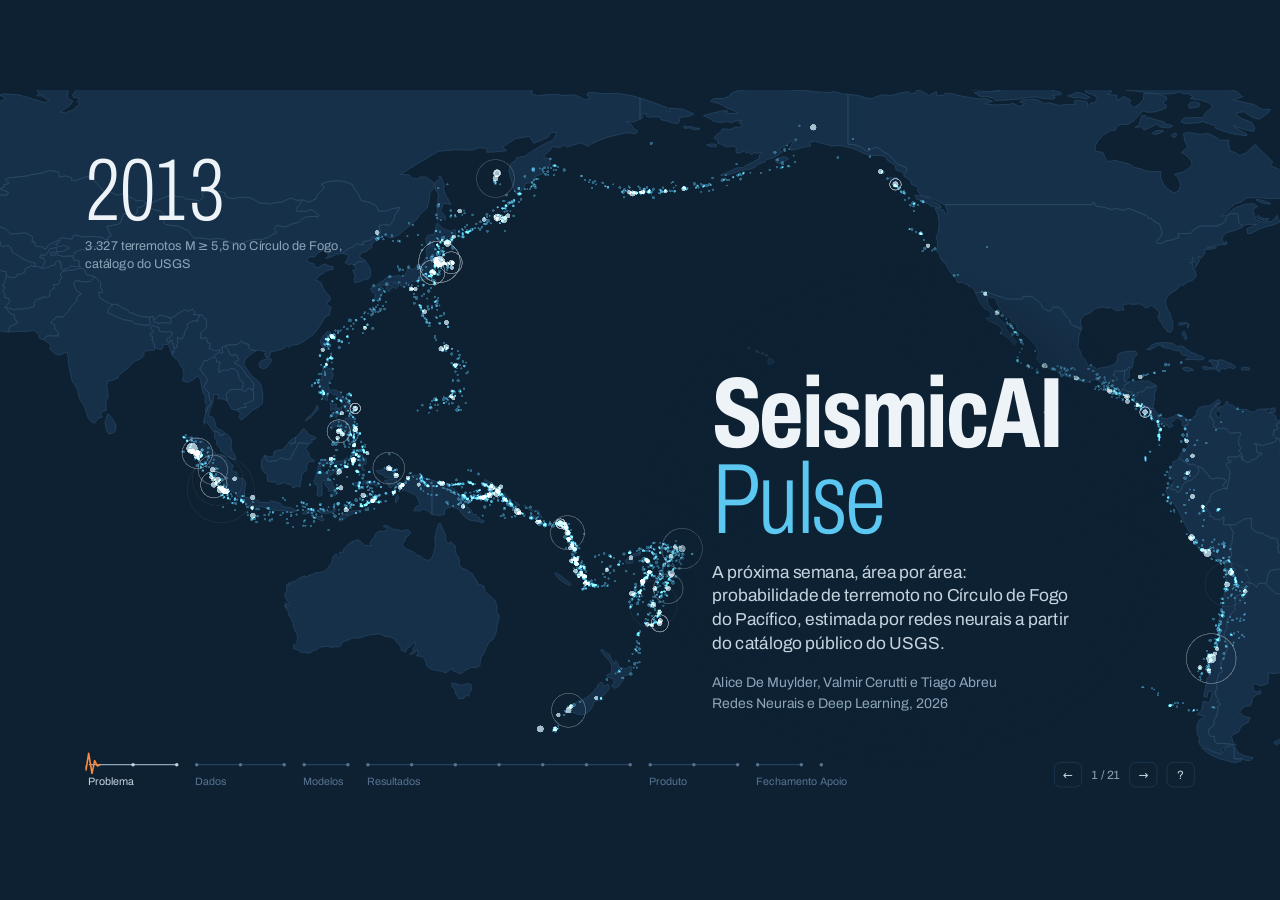
==== commit 90e8bea2: "Atualizando a apresentação" ====
--- a/docs/apresentacao.html
+++ b/docs/apresentacao.html
@@ -3,555 +3,1396 @@
 <head>
 <meta charset="utf-8">
 <meta name="viewport" content="width=device-width, initial-scale=1, viewport-fit=cover">
-<title>SeismicAI Pulse — apresentação</title>
-<link rel="preconnect" href="https://fonts.googleapis.com">
-<link href="https://fonts.googleapis.com/css2?family=Manrope:wght@400;500;600;700;800&display=swap" rel="stylesheet">
+<title>SeismicAI Pulse: apresentação</title>
 <style>
+@font-face { font-family: "Archivo"; src: url([data-uri]) format("woff2-variations"), url([data-uri]) format("woff2");
+  font-weight: 100 900; font-stretch: 62% 125%; font-style: normal; font-display: block; }
 :root {
-  --bg: #0E1A2B; --surface: #16263B; --surface2: #1E3048; --ink: #E9EEF5; --muted: #9FB0C6; --line: #2A3D57;
-  --alarm: #FF4D5A; --amber: #FFB020; --blue: #7CC7FF; --green: #5BD39A;
-  --y1: #FFFFCC; --y2: #FED976; --y3: #FD8D3C; --y4: #E31A1C; --y5: #800026;
-  --pad-x: clamp(22px, 6vw, 96px); --pad-y: clamp(20px, 5vh, 52px);
+  --bg: #0D2133; --bg2: #12293E; --bg3: #1A3550; --land: #163049; --coast: #2B4B67; --rule: #23425E;
+  --ink: #EEF3F7; --ink2: #C6D4E0; --muted: #8DA4B9; --faint: #587390;
+  --obs: #5CC8F2; --obs2: #2E7DA6;
+  --r1: #FFF1A8; --r2: #FDCB5C; --r3: #FB8B3C; --r4: #EE4A2F; --r5: #C2183A;
+  --alarm: #F0453A; --warn: #FDB338; --normal: #6F87A0;
+  --onde: #E3CF9E; --quando: #6E98BE;
+  --tr: #2F5A80; --va: #4F7FA8; --te: #86AFD0;
 }
 * { box-sizing: border-box; }
-html, body { height: 100%; margin: 0; background: var(--bg); color: var(--ink);
-  font-family: "Manrope", "Segoe UI", Roboto, Helvetica, Arial, sans-serif; font-size: 16px; -webkit-font-smoothing: antialiased; }
-a { color: var(--blue); }
-.deck { position: fixed; inset: 0; overflow: hidden; }
-.slide { position: absolute; inset: 0; display: none; flex-direction: column; padding: var(--pad-y) var(--pad-x) calc(var(--pad-y) + 28px); overflow: auto; }
+html, body { margin: 0; height: 100%; background: var(--bg); color: var(--ink); overflow: hidden;
+  font-family: "Archivo", "Arial Narrow", "Roboto Condensed", system-ui, sans-serif; -webkit-font-smoothing: antialiased; }
+h1, h2, h3, p, ul, ol, dl, dd, figure { margin: 0; padding: 0; }
+b, strong { font-weight: 620; color: var(--ink); }
+.viewport { position: fixed; inset: 0; overflow: hidden; }
+.stage { position: absolute; left: 50%; top: 50%; width: 1920px; height: 1080px; transform-origin: 50% 50%; }
+.slide { position: absolute; inset: 0; padding: 92px 128px 132px; display: none; flex-direction: column; overflow: hidden; }
 .slide.active { display: flex; }
-.slide > header { margin-bottom: clamp(10px, 2vh, 22px); }
-.slide h2 { font-size: clamp(24px, 3.4vw, 42px); line-height: 1.08; letter-spacing: -0.02em; margin: 0 0 6px; font-weight: 700; }
-.slide .lead { font-size: clamp(15px, 1.45vw, 21px); color: var(--muted); margin: 0; max-width: 64ch; line-height: 1.45; }
-.body { flex: 1; display: flex; flex-direction: column; gap: clamp(12px, 2vh, 24px); min-height: 0; }
-.cols { display: grid; grid-template-columns: repeat(auto-fit, minmax(min(280px, 100%), 1fr)); gap: clamp(14px, 2.2vw, 36px); align-items: start; }
-.cols.two { grid-template-columns: repeat(auto-fit, minmax(min(340px, 100%), 1fr)); }
-.cols.wide-left { grid-template-columns: minmax(0, 3fr) minmax(0, 2fr); }
-.cols.wide-right { grid-template-columns: minmax(0, 2fr) minmax(0, 3fr); }
-@media (max-width: 820px) { .cols.wide-left, .cols.wide-right { grid-template-columns: 1fr; } }
-.card { background: var(--surface); border: 1px solid var(--line); border-radius: 12px; padding: clamp(14px, 1.6vw, 22px) clamp(16px, 1.8vw, 24px); }
-.card h3 { margin: 0 0 6px; font-size: clamp(16px, 1.4vw, 20px); font-weight: 700; }
-.card p, .card li { font-size: clamp(14px, 1.15vw, 17px); line-height: 1.5; color: var(--ink); margin: 0; }
-.card ul { margin: 6px 0 0; padding-left: 18px; }
-.card li + li { margin-top: 4px; }
-p.note, .muted { color: var(--muted); }
-.big { font-size: clamp(34px, 5.2vw, 76px); font-weight: 800; letter-spacing: -0.03em; line-height: 1; }
-.big small { display: block; font-size: clamp(13px, 1.1vw, 16px); font-weight: 500; letter-spacing: 0; color: var(--muted); margin-top: 8px; }
-.stat { background: var(--surface); border: 1px solid var(--line); border-radius: 12px; padding: 18px 20px; }
-.kv { display: grid; grid-template-columns: auto 1fr; gap: 6px 14px; font-size: clamp(13px, 1.1vw, 16px); }
-.kv b { color: var(--ink); } .kv span { color: var(--muted); }
-figure { margin: 0; }
-figure img { width: 100%; height: auto; display: block; border-radius: 10px; background: #fff; }
-figcaption { font-size: clamp(12px, 1vw, 14px); color: var(--muted); margin-top: 8px; }
-.callout { border-left: 4px solid var(--y3); background: var(--surface); padding: 12px 16px; border-radius: 0 10px 10px 0; font-size: clamp(14px, 1.2vw, 18px); line-height: 1.45; }
-.callout.alarm { border-color: var(--alarm); } .callout.blue { border-color: var(--blue); } .callout.green { border-color: var(--green); }
-.tag { display: inline-block; font-size: 12px; font-weight: 600; padding: 3px 9px; border-radius: 999px; background: var(--surface2); color: var(--muted); margin-right: 6px; }
-.tag.alarm { background: rgba(255,77,90,.18); color: var(--alarm); } .tag.amber { background: rgba(255,176,32,.18); color: var(--amber); }
-.tag.blue { background: rgba(124,199,255,.18); color: var(--blue); } .tag.green { background: rgba(91,211,154,.18); color: var(--green); }
-table.t { border-collapse: collapse; width: 100%; font-size: clamp(13px, 1.1vw, 16px); }
-table.t th, table.t td { padding: 7px 10px; text-align: right; border-bottom: 1px solid var(--line); }
+
+/* tipografia */
+h2.t { font-size: 62px; font-stretch: 76%; font-weight: 640; line-height: 1.03; letter-spacing: -0.01em; max-width: 1480px; text-wrap: balance; }
+h2.t i, .lead i, .txt i, .finds i { font-style: normal; }
+i.w { color: var(--onde); } i.q { color: #9CC3E6; }
+.lead { font-size: 28px; line-height: 1.38; color: var(--muted); max-width: 1180px; margin-top: 18px; text-wrap: pretty; }
+.lead.q { color: var(--ink2); font-size: 31px; max-width: 1300px; }
+.body { flex: 1; min-height: 0; margin-top: 44px; display: grid; gap: 56px; grid-template-rows: minmax(0, 1fr); }
+.txt { font-size: 25px; line-height: 1.44; color: var(--ink2); text-wrap: pretty; }
+.txt + .txt { margin-top: 14px; }
+.small { font-size: 19px; line-height: 1.42; color: var(--muted); }
+.tiny { font-size: 16px; line-height: 1.4; color: var(--faint); }
+h3.k { font-size: 28px; font-stretch: 86%; font-weight: 640; margin-bottom: 8px; color: var(--ink); }
+.num { font-stretch: 62%; font-weight: 250; font-variant-numeric: tabular-nums; line-height: .9; letter-spacing: -0.01em; }
+.tab { font-variant-numeric: tabular-nums; }
+.panel { background: var(--bg2); border-radius: 22px; padding: 30px 34px; position: relative; }
+.panel-h { display: flex; justify-content: space-between; align-items: baseline; gap: 20px; margin-bottom: 14px; }
+.panel-h .lbl { font-size: 20px; color: var(--muted); }
+.stmt { font-size: 34px; font-stretch: 88%; font-weight: 520; line-height: 1.22; color: var(--ink); text-wrap: balance; }
+.rulebox { border-top: 2px solid var(--rule); padding-top: 18px; }
+ul.l { list-style: none; }
+ul.l li { font-size: 24px; line-height: 1.42; color: var(--ink2); padding-left: 26px; position: relative; }
+ul.l li + li { margin-top: 10px; }
+ul.l li::before { content: ""; position: absolute; left: 2px; top: .62em; width: 10px; height: 2px; background: var(--faint); }
+code { font-family: inherit; font-stretch: 85%; color: var(--ink); background: var(--bg3); padding: 1px 8px; border-radius: 6px; font-size: .92em; }
+.sw { display: inline-flex; background: var(--bg); border-radius: 999px; padding: 4px; gap: 2px; }
+.sw button { font: inherit; font-size: 18px; font-weight: 560; color: var(--muted); background: transparent; border: 0; border-radius: 999px; padding: 7px 16px; cursor: pointer; }
+.sw button[aria-pressed="true"] { background: var(--bg3); color: var(--ink); }
+.key { display: flex; gap: 22px; flex-wrap: wrap; font-size: 18px; color: var(--muted); align-items: center; }
+.key span { display: inline-flex; align-items: center; gap: 8px; }
+.key i { display: inline-block; width: 14px; height: 14px; border-radius: 50%; }
+
+/* svg */
+svg.chart text { font-family: inherit; font-variant-numeric: tabular-nums; }
+svg.chart .ax line, svg.chart line.grid { stroke: var(--rule); stroke-width: 1; }
+svg.chart text.v { fill: var(--ink); font-weight: 600; }
+svg.chart text.hl { fill: var(--ink); }
+svg .land { fill: var(--land); stroke: var(--coast); }
+.dot, .bar-r { transition: cx .55s cubic-bezier(.3,.7,.2,1), x .55s cubic-bezier(.3,.7,.2,1), x1 .55s, x2 .55s, width .55s cubic-bezier(.3,.7,.2,1); }
+
+/* capa */
+.cover { padding: 0; }
+.cover .map { position: absolute; left: 0; top: 0; width: 1920px; height: 1080px; }
+.cover canvas { position: absolute; inset: 0; width: 1920px; height: 1080px; }
+.cover .scrim { position: absolute; left: 960px; top: 260px; width: 800px; height: 760px;
+  background: radial-gradient(closest-side, rgba(13,33,51,.88) 55%, rgba(13,33,51,0) 100%); }
+.cover .count { position: absolute; left: 128px; top: 92px; }
+.cover .count .num { font-size: 132px; color: var(--ink); }
+.cover .count .small { margin-top: 10px; max-width: 420px; }
+.cover .title { position: absolute; left: 1068px; top: 318px; width: 560px; }
+.cover h1 { font-size: 150px; font-stretch: 70%; font-weight: 720; line-height: .86; letter-spacing: -0.02em; }
+.cover h1 span { display: block; font-weight: 250; color: var(--obs); }
+.cover .sub { font-size: 26px; line-height: 1.36; color: var(--ink2); margin-top: 28px; max-width: 540px; }
+.cover .who { font-size: 21px; line-height: 1.5; color: var(--muted); margin-top: 26px; }
+.pulse { width: 560px; height: 84px; display: block; margin-bottom: 18px; overflow: visible; }
+.pulse path { fill: none; stroke: var(--r3); stroke-width: 2.6; stroke-linecap: round; stroke-linejoin: round; vector-effect: non-scaling-stroke;
+  stroke-dasharray: 2600; stroke-dashoffset: 2600; }
+.pulse.go path { animation: draw 2.2s cubic-bezier(.4,.1,.2,1) forwards; }
+@keyframes draw { to { stroke-dashoffset: 0; } }
+
+/* pipeline */
+.pipe { display: grid; grid-template-columns: repeat(7, 1fr); gap: 0 22px; position: relative; }
+.pipe::before { content: ""; position: absolute; left: 22px; right: 60px; top: 21px; height: 2px; background: var(--rule); }
+.pipe .st { position: relative; }
+.pipe .st .n { width: 44px; height: 44px; border-radius: 50%; background: var(--bg3); border: 2px solid var(--rule); display: grid; place-items: center;
+  font-size: 20px; font-weight: 650; color: var(--ink); position: relative; }
+.pipe .st h3 { font-size: 24px; font-stretch: 86%; font-weight: 640; margin: 16px 0 6px; }
+.pipe .st p { font-size: 19px; line-height: 1.38; color: var(--muted); }
+
+/* redes */
+.net { position: relative; width: 1664px; height: 540px; }
+.net > svg { position: absolute; inset: 0; }
+.node { position: absolute; background: var(--bg2); border-radius: 18px; padding: 18px 22px; display: grid; grid-template-columns: 96px 1fr; gap: 18px; align-items: center; }
+.node.main { box-shadow: inset 0 0 0 2px var(--r3); }
+.node h3 { font-size: 27px; font-stretch: 84%; font-weight: 660; }
+.node h3 em { font-style: normal; font-weight: 450; color: var(--muted); font-size: 20px; margin-left: 8px; }
+.node p { font-size: 18px; line-height: 1.36; color: var(--ink2); margin-top: 4px; }
+.node .spec { color: var(--muted); font-size: 16px; margin-top: 8px; }
+.node.plain { display: block; }
+.chip { position: absolute; border-radius: 999px; padding: 8px 18px; font-size: 19px; font-weight: 640; border: 2px solid; background: var(--bg); }
+
+/* produto */
+.arch { display: grid; grid-template-columns: repeat(5, 1fr); gap: 46px; position: relative; }
+.arch .a { background: var(--bg2); border-radius: 18px; padding: 22px 24px; position: relative; }
+.arch .a + .a::before { content: ""; position: absolute; left: -46px; top: 50%; width: 46px; height: 2px; background: var(--rule); }
+.arch .a + .a::after { content: ""; position: absolute; left: -10px; top: calc(50% - 6px); border: 7px solid transparent; border-left-color: var(--faint); border-right: 0; }
+.arch .a.code { box-shadow: inset 0 0 0 2px var(--r3); }
+.arch .a h3 { font-size: 25px; font-stretch: 84%; font-weight: 650; margin-bottom: 8px; }
+.arch .a p { font-size: 18px; line-height: 1.38; color: var(--muted); }
+
+/* mapa interativo */
+.wk { display: grid; grid-template-columns: 1fr 470px; gap: 40px; min-height: 0; }
+.wk .mapbox { position: relative; background: var(--bg2); border-radius: 22px; padding: 18px 22px 16px; display: flex; flex-direction: column; min-height: 0; }
+.wk svg.map { width: 100%; flex: 1; min-height: 0; display: block; }
+.wk .ctl { display: flex; align-items: center; gap: 18px; padding-top: 10px; }
+.wk input[type=range] { flex: 1; accent-color: var(--r3); height: 28px; }
+.btn { font: inherit; font-size: 19px; font-weight: 620; color: var(--ink); background: var(--bg3); border: 0; border-radius: 12px; padding: 10px 18px; cursor: pointer; }
+.btn:hover { background: #22425F; }
+.btn.warm { background: var(--r3); color: #2A1205; }
+.kpis { display: grid; grid-template-columns: 1fr 1fr; gap: 26px 20px; }
+.kpis .num { font-size: 84px; }
+.kpis .small { margin-top: 6px; }
+.cellinfo { min-height: 130px; }
+
+/* demo */
+.demo { display: grid; grid-template-columns: 1fr 360px; gap: 44px; min-height: 0; flex: 1; }
+.demo iframe { width: 100%; height: 100%; border: 0; border-radius: 22px; background: var(--bg2); }
+.qr { background: var(--ink); border-radius: 18px; padding: 18px; width: 220px; }
+.qr svg { width: 100%; height: auto; display: block; }
+
+/* tabelas */
+table.t { border-collapse: collapse; width: 100%; font-size: 21px; font-variant-numeric: tabular-nums; }
+table.t th, table.t td { padding: 10px 12px; text-align: right; border-bottom: 1px solid var(--rule); }
 table.t th:first-child, table.t td:first-child { text-align: left; }
-table.t th { color: var(--muted); font-weight: 600; }
-table.t tr.hi td { color: var(--ink); font-weight: 700; background: rgba(253,141,60,.10); }
-
-/* gráficos de barras (CSS) */
-.bars { display: grid; gap: 7px; }
-.bar { display: grid; grid-template-columns: minmax(120px, 34%) 1fr 64px; align-items: center; gap: 10px; font-size: clamp(12px, 1.05vw, 15px); }
-.bar .lbl { color: var(--muted); white-space: nowrap; overflow: hidden; text-overflow: ellipsis; }
-.bar .track { height: 14px; background: var(--surface2); border-radius: 7px; overflow: hidden; position: relative; }
-.bar .fill { height: 100%; border-radius: 7px; background: var(--y3); transition: width .45s ease; }
-.bar .val { text-align: right; font-variant-numeric: tabular-nums; font-weight: 600; }
-.bar.hi .lbl, .bar.hi .val { color: var(--ink); font-weight: 700; }
-.bar.hi .fill { background: linear-gradient(90deg, var(--y3), var(--y4)); }
-.bar.dim .fill { background: var(--line); }
-.bars.pair .bar { grid-template-columns: minmax(140px, 36%) 1fr 110px; }
-.pair .track { background: transparent; height: 26px; display: grid; gap: 3px; }
-.pair .track i { display: block; height: 11px; border-radius: 6px; }
-.pair .track i.a { background: var(--amber); } .pair .track i.b { background: var(--alarm); }
-.pair .val { display: grid; font-size: 12px; } .pair .val span:first-child { color: var(--amber); } .pair .val span:last-child { color: var(--alarm); }
-.switch { display: inline-flex; border: 1px solid var(--line); border-radius: 999px; overflow: hidden; margin: 0 0 10px; }
-.switch button { font: inherit; font-size: 13px; font-weight: 600; background: transparent; color: var(--muted); border: 0; padding: 7px 14px; cursor: pointer; }
-.switch button[aria-pressed="true"] { background: var(--surface2); color: var(--ink); }
-.legend { display: flex; gap: 14px; font-size: 12px; color: var(--muted); align-items: center; flex-wrap: wrap; }
-.legend i { display: inline-block; width: 12px; height: 12px; border-radius: 3px; margin-right: 5px; vertical-align: -2px; }
-
-/* capa */
-.cover { justify-content: center; background-image: linear-gradient(var(--line) 1px, transparent 1px), linear-gradient(90deg, var(--line) 1px, transparent 1px);
-  background-size: clamp(36px, 5vw, 72px) clamp(36px, 5vw, 72px); background-position: center; }
-.cover::after { content: ""; position: absolute; inset: 0; background: radial-gradient(ellipse at 35% 45%, rgba(14,26,43,0) 0%, rgba(14,26,43,.85) 70%); pointer-events: none; }
-.cover > * { position: relative; z-index: 1; }
-.cover h1 { font-size: clamp(42px, 8.5vw, 124px); line-height: .95; letter-spacing: -0.035em; margin: 0 0 .25em; font-weight: 800; }
-.cover .sub { font-size: clamp(17px, 2vw, 30px); color: var(--ink); font-weight: 500; margin: 0 0 1.2em; max-width: 36ch; line-height: 1.3; }
-.cover .who { color: var(--muted); font-size: clamp(13px, 1.2vw, 18px); line-height: 1.6; }
-.pulse { width: min(100%, 980px); height: clamp(60px, 12vh, 140px); display: block; margin: 0 0 clamp(8px, 2vh, 24px); }
-.pulse path { fill: none; stroke: var(--y3); stroke-width: 2.4; stroke-linecap: round; stroke-linejoin: round;
-  stroke-dasharray: 2600; stroke-dashoffset: 2600; animation: draw 2.4s cubic-bezier(.4,.1,.2,1) .2s forwards; }
-@keyframes draw { to { stroke-dashoffset: 0; } }
-@media (prefers-reduced-motion: reduce) { .pulse path { animation: none; stroke-dashoffset: 0; } .bar .fill { transition: none; } }
-
-/* pipeline */
-.flow { display: grid; grid-template-columns: repeat(auto-fit, minmax(130px, 1fr)); gap: 10px; counter-reset: step; }
-.flow .step { background: var(--surface); border: 1px solid var(--line); border-radius: 10px; padding: 12px 12px 12px; font-size: clamp(12px, 1.05vw, 15px); line-height: 1.4; position: relative; }
-.flow .step::before { counter-increment: step; content: counter(step); display: inline-block; width: 22px; height: 22px; border-radius: 50%; background: var(--y3); color: #1a0a00; font-weight: 800; font-size: 12px; text-align: center; line-height: 22px; margin-bottom: 8px; }
-.flow .step b { display: block; margin-bottom: 2px; color: var(--ink); }
-.splits { display: flex; height: 34px; border-radius: 8px; overflow: hidden; font-size: 12px; font-weight: 600; }
-.splits div { display: flex; align-items: center; justify-content: center; color: #0E1A2B; }
-.splits .tr { background: var(--y2); } .splits .va { background: var(--y3); } .splits .te { background: var(--y4); color: #fff; }
-
-/* arquitetura */
-.arch { display: grid; grid-template-columns: repeat(auto-fit, minmax(150px, 1fr)); gap: 10px; align-items: stretch; }
-.arch .box { background: var(--surface); border: 1px solid var(--line); border-radius: 10px; padding: 12px 14px; font-size: clamp(12px, 1.05vw, 15px); line-height: 1.4; }
-.arch .box b { display: block; color: var(--ink); margin-bottom: 4px; } .arch .box span { color: var(--muted); }
-.arch .box.hl { border-color: var(--y3); }
-.net { display: grid; grid-template-columns: repeat(auto-fit, minmax(min(200px, 100%), 1fr)); gap: 12px; }
-.net .card { padding: 14px 16px; } .net .card h3 { font-size: clamp(15px, 1.3vw, 19px); } .net .card p { font-size: clamp(12.5px, 1.05vw, 15px); color: var(--muted); }
-.net .card .r { color: var(--ink); font-weight: 700; margin-top: 8px; }
-
-/* demo */
-.demo { flex: 1; min-height: 0; display: flex; flex-direction: column; gap: 10px; }
-.demo iframe { flex: 1; width: 100%; min-height: 50vh; border: 1px solid var(--line); border-radius: 12px; background: #0b1220; }
-.demo .tools { display: flex; gap: 14px; align-items: center; flex-wrap: wrap; font-size: 14px; }
-.demo .tools a.btn { background: var(--y3); color: #1a0a00; font-weight: 700; padding: 8px 14px; border-radius: 8px; text-decoration: none; }
-.qr { width: 92px; height: 92px; background: #fff; border-radius: 8px; padding: 6px; }
-
-/* cromo */
-.progress { position: fixed; left: 0; bottom: 0; height: 3px; width: 0; background: var(--y3); transition: width .25s; z-index: 5; }
-.chrome { position: fixed; left: 0; right: 0; bottom: 8px; display: flex; justify-content: space-between; align-items: center; padding: 0 16px; font-size: 12px; color: var(--muted); z-index: 5; pointer-events: none; }
-.chrome .nav { pointer-events: auto; display: flex; gap: 6px; }
-.chrome button { font: inherit; font-size: 13px; background: var(--surface); color: var(--ink); border: 1px solid var(--line); border-radius: 8px; padding: 5px 11px; cursor: pointer; }
-.chrome button:hover { background: var(--surface2); }
-.overlay { position: fixed; inset: 0; background: rgba(14,26,43,.94); z-index: 20; display: none; padding: 6vh 8vw; overflow: auto; }
+table.t th { color: var(--muted); font-weight: 520; font-size: 18px; }
+table.t td { color: var(--ink2); }
+table.t tr.hi td { color: var(--ink); font-weight: 640; }
+
+/* limitações e conclusão */
+.lim { display: grid; grid-template-columns: 150px 1fr; gap: 30px; align-items: start; }
+.finds { display: flex; flex-direction: column; gap: 26px; }
+.finds > div { display: grid; grid-template-columns: 300px 1fr; gap: 32px; align-items: baseline; border-top: 2px solid var(--rule); padding-top: 18px; }
+.finds .fk { font-size: 54px; font-stretch: 62%; font-weight: 300; color: var(--ink); font-variant-numeric: tabular-nums; line-height: 1; }
+.finds p { font-size: 25px; line-height: 1.4; color: var(--ink2); }
+
+/* animações: rodam toda vez que o slide aparece (display none -> flex reinicia a animação) */
+.slide.active { animation: fadein .45s ease both; }
+.slide.active > h2.t { animation: rise .7s cubic-bezier(.2,.7,.2,1) both; }
+.slide.active > .lead { animation: rise .7s .08s cubic-bezier(.2,.7,.2,1) both; }
+.slide.active > .body { animation: rise .8s .16s cubic-bezier(.2,.7,.2,1) both; }
+.slide.cover.active { animation: none; }
+.grow { transform-box: fill-box; transform-origin: left center; animation: growX .9s var(--d, .3s) cubic-bezier(.2,.7,.2,1) both; }
+.growY { transform-box: fill-box; transform-origin: center bottom; animation: growY .8s var(--d, .3s) cubic-bezier(.2,.7,.2,1) both; }
+.pop { transform-box: fill-box; transform-origin: center; animation: pop .55s var(--d, .3s) cubic-bezier(.3,1.5,.5,1) both; }
+.draw { animation: drawl 1.3s var(--d, .4s) cubic-bezier(.4,.1,.2,1) both; }
+.fade { animation: fade .8s var(--d, .3s) ease both; }
+.rise { animation: rise .7s var(--d, .3s) cubic-bezier(.2,.7,.2,1) both; }
+.stagger > * { animation: rise .7s cubic-bezier(.2,.7,.2,1) both; }
+.stagger > :nth-child(1) { animation-delay: .25s; } .stagger > :nth-child(2) { animation-delay: .37s; } .stagger > :nth-child(3) { animation-delay: .49s; }
+.stagger > :nth-child(4) { animation-delay: .61s; } .stagger > :nth-child(5) { animation-delay: .73s; } .stagger > :nth-child(6) { animation-delay: .85s; }
+.stagger > :nth-child(7) { animation-delay: .97s; }
+@keyframes fadein { from { opacity: 0; } }
+@keyframes rise { from { opacity: 0; transform: translateY(22px); } }
+@keyframes growX { from { transform: scaleX(0); } }
+@keyframes growY { from { transform: scaleY(0); } }
+@keyframes pop { from { transform: scale(0); opacity: 0; } }
+@keyframes fade { from { opacity: 0; } }
+@keyframes drawl { from { stroke-dasharray: 1; stroke-dashoffset: 1; } to { stroke-dasharray: 1; stroke-dashoffset: 0; } }
+
+/* demonstração */
+.live { grid-template-columns: 1fr 470px; gap: 72px; }
+.browser { background: var(--bg2); border-radius: 22px; overflow: hidden; display: flex; flex-direction: column; min-height: 0; box-shadow: 0 40px 90px rgba(3,10,18,.45), inset 0 0 0 1px var(--rule); }
+.browser .bar { height: 48px; flex: none; display: flex; align-items: center; gap: 9px; padding: 0 20px; background: #0F2538; }
+.browser .bar i { width: 13px; height: 13px; border-radius: 50%; background: var(--bg3); }
+.browser .bar .url { margin-left: 18px; background: var(--bg); border-radius: 9px; padding: 6px 16px; font-size: 16px; color: var(--muted); width: 440px; }
+.app { flex: 1; display: flex; flex-direction: column; padding: 20px 24px 22px; gap: 16px; min-height: 0; }
+.apphead { display: flex; justify-content: space-between; align-items: baseline; gap: 20px; }
+.apphead b { font-size: 27px; font-stretch: 86%; font-weight: 680; }
+.apphead span { font-size: 16px; color: var(--muted); }
+.apphead > div { flex: 1; min-width: 0; }
+.apphead .wkchip { flex: none; background: var(--bg); border-radius: 999px; padding: 5px 14px; font-size: 15px; color: var(--ink2); white-space: nowrap; }
+.tiles { display: grid; grid-template-columns: repeat(5, 1fr); gap: 12px; }
+.tile { background: var(--bg); border-radius: 12px; padding: 10px 14px; }
+.tile span { display: block; font-size: 14px; color: var(--muted); }
+.tile b { display: block; font-size: 32px; font-weight: 660; font-variant-numeric: tabular-nums; margin-top: 2px; }
+.appmain { flex: 1; display: grid; grid-template-columns: 1fr 290px; gap: 14px; min-height: 0; }
+.livemap { background: var(--bg); border-radius: 12px; min-height: 0; }
+.rank { background: var(--bg); border-radius: 12px; padding: 14px 16px; display: flex; flex-direction: column; gap: 9px; overflow: hidden; }
+.rank h4 { margin: 0 0 4px; font-size: 15px; font-weight: 560; color: var(--muted); }
+.rank .r { display: grid; grid-template-columns: 1fr auto; gap: 2px 10px; font-size: 15px; color: var(--ink2); }
+.rank .r span { white-space: nowrap; overflow: hidden; text-overflow: ellipsis; }
+.rank .r em { font-style: normal; font-weight: 650; color: var(--ink); font-variant-numeric: tabular-nums; }
+.rank .r i { grid-column: 1 / -1; height: 5px; border-radius: 3px; background: var(--r3); }
+.ring { transform-box: fill-box; transform-origin: center; animation: ring 2.8s var(--d, 0s) cubic-bezier(.2,.6,.3,1) infinite; }
+@keyframes ring { 0% { transform: scale(.5); opacity: .95; } 100% { transform: scale(4.6); opacity: 0; } }
+.cta { display: flex; flex-direction: column; justify-content: center; gap: 28px; }
+.qrwrap { position: relative; width: 320px; }
+.qrwrap::before { content: ""; position: absolute; inset: -30px; border-radius: 50px; background: radial-gradient(closest-side, rgba(251,139,60,.32), rgba(251,139,60,0)); animation: halo 3.2s ease-in-out infinite; }
+@keyframes halo { 50% { opacity: .35; transform: scale(.94); } }
+.qr.big { position: relative; width: 320px; padding: 26px; border-radius: 26px; }
+.scan { position: absolute; left: 22px; right: 22px; top: 24px; height: 3px; border-radius: 2px; background: linear-gradient(90deg, rgba(251,139,60,0), var(--r3), rgba(251,139,60,0)); box-shadow: 0 0 16px 2px rgba(251,139,60,.7); animation: scan 2.6s ease-in-out infinite alternate; }
+@keyframes scan { to { top: calc(100% - 27px); } }
+.url-big { font-size: 34px; font-stretch: 80%; font-weight: 640; line-height: 1.1; }
+.btn.big { font-size: 26px; padding: 20px 30px; border-radius: 16px; text-align: center; text-decoration: none; display: block; position: relative; overflow: hidden; }
+.btn.big::after { content: ""; position: absolute; top: 0; bottom: 0; width: 120px; left: -160px; background: linear-gradient(100deg, rgba(255,255,255,0), rgba(255,255,255,.45), rgba(255,255,255,0)); animation: shine 3.6s 1.2s ease-in-out infinite; }
+@keyframes shine { 0%, 55% { left: -160px; } 100% { left: 110%; } }
+
+/* moldura */
+.chrome { position: absolute; left: 128px; right: 128px; bottom: 34px; height: 54px; display: flex; justify-content: space-between; align-items: flex-end; z-index: 5; }
+.chrome svg text { font-family: inherit; font-size: 16px; fill: var(--faint); }
+.chrome svg text.on { fill: var(--ink2); }
+.chrome .r { display: flex; align-items: center; gap: 14px; font-size: 18px; color: var(--muted); font-variant-numeric: tabular-nums; }
+.chrome button { font: inherit; font-size: 18px; color: var(--ink2); background: transparent; border: 1px solid var(--rule); border-radius: 10px; width: 42px; height: 38px; cursor: pointer; }
+.chrome button:hover { background: var(--bg2); }
+.overlay { position: fixed; inset: 0; background: rgba(13,33,51,.95); z-index: 20; display: none; padding: 6vh 8vw; overflow: auto; }
 .overlay.open { display: block; }
-.overlay .box { max-width: 760px; margin: 0 auto; background: var(--surface); border: 1px solid var(--line); border-radius: 14px; padding: 24px 28px; font-size: 16px; line-height: 1.55; }
-.overlay h3 { margin: 0 0 10px; }
-.overlay kbd { background: var(--surface2); border: 1px solid var(--line); border-radius: 5px; padding: 1px 7px; font-family: inherit; font-size: 13px; }
-.notes { display: none; }
-:focus-visible { outline: 2px solid var(--blue); outline-offset: 2px; }
-@media (max-width: 720px) {
-  .slide { padding-bottom: 64px; }
-  .bar { grid-template-columns: minmax(90px, 40%) 1fr 54px; }
-  .cover h1 { font-size: 13vw; }
-}
+.overlay .box { max-width: 820px; margin: 0 auto; background: var(--bg2); border-radius: 18px; padding: 28px 32px; font-size: 19px; line-height: 1.6; color: var(--ink2); }
+.overlay h3 { margin: 0 0 12px; color: var(--ink); font-size: 24px; }
+.overlay kbd { background: var(--bg3); border-radius: 6px; padding: 1px 8px; font-family: inherit; font-size: 15px; color: var(--ink); }
+:focus-visible { outline: 3px solid var(--obs); outline-offset: 3px; border-radius: 6px; }
+@media (prefers-reduced-motion: reduce) { *, *::before, *::after { animation: none !important; } .pulse path { stroke-dashoffset: 0; } .dot, .bar-r { transition: none; } }
 @media print {
-  .deck { position: static; } .slide { display: flex !important; position: relative; height: 100vh; page-break-after: always; overflow: hidden; }
-  .chrome, .progress, .overlay { display: none !important; } .demo iframe { display: none; }
+  @page { size: 1920px 1080px; margin: 0; }
+  html, body { overflow: visible; height: auto; }
+  .viewport { position: static; overflow: visible; }
+  .stage { position: static; transform: none !important; width: 1920px; height: auto; }
+  .slide { display: flex !important; position: relative; width: 1920px; height: 1080px; break-after: page; }
+  .chrome, .overlay, .ctl button, .demo iframe { display: none !important; }
+  .pulse path { stroke-dashoffset: 0; }
+  *, *::before, *::after { animation: none !important; }
 }
 </style>
 </head>
 <body>
-<div class="deck" id="deck">
+<svg width="0" height="0" style="position:absolute" aria-hidden="true"><defs><path id="land" d="M180 16.1L180 16.6L179.4 16.8L178.7 17L178.6 16.6L179.1 16.4L179.4 16.4L180 16.1ZM178.1 17.5L178.4 17.3L178.7 17.6L178.6 18.2L177.9 18.3L177.4 18.2L177.3 17.7L177.7 17.4L178.1 17.5ZM180.2 16L180.1 16.5L180 16.6L180 16.1L180.2 16ZM33.9 1L34.1 1.1L37.7 3.1L37.8 3.7L39.2 4.7L38.7 5.9L38.8 6.5L39.4 6.8L39.5 7.1L39.2 7.7L39.2 8L39.2 8.5L39.5 9.1L40 10.1L40.3 10.3L39.5 10.9L38.4 11.3L37.8 11.3L37.5 11.6L36.8 11.6L36.5 11.7L35.3 11.4L34.6 11.5L34.3 10.2L33.9 9.7L33.7 9.4L32.8 9.2L32.2 8.9L31.6 8.8L31.2 8.6L30.7 8.3L30.2 7.1L29.6 6.5L29.4 5.9L29.5 5.4L29.3 4.5L29.8 4.4L30.1 4.1L30.5 3.6L30.8 3.4L30.7 3L30.5 2.8L30.5 2.4L30.8 2.3L30.8 1.7L30.4 1.1L30.8 1L31.9 1L33.9 1ZM237.2 -49L237 -49L235.1 -50L234.4 -50.4L232.6 -50.8L232 -51.7L232.2 -52.3L230.9 -52.8L230.7 -53.6L229.5 -54.3L229.5 -54.8L230 -55.3L230 -55.9L228.3 -56.6L227.3 -57.7L226.6 -58.4L225.7 -58.9L225.1 -59.3L224.5 -59.8L223.5 -59.5L222.6 -58.9L221.7 -59.6L221 -60L220 -60.3L219 -60.3L219 -66L219 -69.7L220.9 -69.5L222.4 -69L223.5 -68.9L224.4 -69.3L225.6 -69.6L227.1 -69.5L228.6 -69.9L230.2 -70.2L230.9 -69.8L231.6 -70L231.9 -70.5L232.6 -70.4L234.2 -69.5L235.6 -70.2L235.7 -69.4L236.9 -69.6L237.3 -69.9L238.5 -69.8L240.1 -69.4L242.4 -69L243.8 -68.8L244.8 -68.9L246.1 -68.4L244.7 -67.9L246.5 -67.7L249.2 -67.8L250 -68L251.1 -67.4L252.2 -67.9L251.2 -68.3L251.8 -68.6L253 -68.7L253.8 -68.8L254.7 -68.6L255.7 -68L256.8 -68.1L258.6 -67.6L260.1 -67.8L261.6 -67.8L261.4 -68.4L262.3 -68.6L263.9 -68.2L263.9 -67.3L264.5 -68.1L265.3 -68.1L265.8 -69.1L264.7 -69.7L263.5 -70.1L263.6 -71.2L264.8 -71.9L266.1 -71.8L267.1 -71.3L268.5 -70.2L267.6 -69.7L269.4 -69.5L269.4 -68.5L270.8 -69.3L272 -68.6L271.7 -67.9L272.6 -67.2L273.7 -67.9L274.4 -68.8L274.5 -69.9L275.9 -69.8L277.4 -69.7L278.7 -69.2L278.8 -68.7L278 -68.1L278.7 -67.6L278.6 -67.1L276.7 -66.4L275.3 -66.3L274.2 -66.6L273.9 -66.1L273 -65.2L272.7 -64.8L271.5 -64.1L270.1 -64L269.3 -63.6L269.2 -63L268.1 -62.8L266.8 -62L265.8 -60.9L265.4 -60.1L265.3 -59L266.8 -58.8L267.2 -57.8L267.7 -57.1L269.1 -57.3L271 -56.8L272 -56.5L272.7 -56L273.9 -55.7L275 -55.3L276.6 -55.2L277.7 -55.2L277.6 -54.3L277.9 -53.3L278.6 -52.2L280.1 -51.2L280.9 -51.5L281.4 -52.6L280.9 -54.1L280.2 -54.7L281.8 -55.1L282.9 -55.8L283.5 -56.5L283.4 -57.2L282.7 -58L281.5 -58.8L282.7 -59.8L282.2 -60.8L281.9 -62.3L282.6 -62.6L284.3 -62.3L285.3 -62.2L286.2 -62.4L287.1 -62.1L288.3 -61.5L288.6 -61.1L290.4 -61.1L290.4 -60.2L290.7 -59L291.6 -58.8L292.4 -58.2L293.8 -58.8L294.8 -59.9L295.4 -60.3L296.2 -59.4L297.5 -58.2L298.6 -57L298.2 -56.3L299.5 -55.8L300.4 -55.2L302 -55L302.7 -54.6L303.1 -53.8L303.8 -53.6L304.2 -53.3L304.3 -52.2L303.6 -51.8L302.9 -51.4L301.2 -51.1L300 -50.2L298.3 -50.1L296.1 -50.3L294.6 -50.3L293.6 -50.2L292.8 -49.5L291.5 -49.1L290 -47.7L288.9 -46.8L289.7 -47L291.4 -48.3L293.4 -49.1L294.9 -49.2L295.8 -48.7L294.9 -48.1L295.2 -47L295.5 -46.2L296.8 -45.7L298.5 -45.9L299.5 -47L299.6 -46.3L300.2 -45.9L299 -45.3L296.8 -44.7L295.8 -44.3L294.6 -43.6L293.9 -43.6L293.8 -44.5L295.6 -45.3L294 -45.3L292.9 -45.1L292.2 -45.7L292.2 -47.1L291.8 -47.4L291.1 -47.2L290.8 -47.4L290 -46.7L289.7 -45.9L289.3 -45.5L288.9 -45.3L288.6 -45.3L288.5 -45L286.6 -45L285.1 -45L284.7 -44.8L283.6 -44.1L283.5 -44L283.2 -43.6L282.3 -43.6L281.3 -43.6L280.8 -43.5L281 -43.3L281.1 -43L281.1 -42.9L279.8 -42.4L278.7 -42.2L277.6 -41.7L277.3 -41.7L277 -41.8L276.9 -42L276.9 -42.1L277.1 -42.4L277.6 -43L277.9 -43.6L277.7 -44.4L277.4 -45.4L276.4 -45.8L276.5 -46L276.4 -46.1L276.1 -46.1L275.9 -46.3L275.9 -46.5L275.7 -46.4L275.4 -46.4L275.5 -46.5L275.2 -46.6L275.1 -46.9L274.4 -47.2L273.5 -47.6L272.6 -47.9L271.6 -48.3L270.7 -48L270.4 -48L269.2 -48.3L268.4 -48.1L267.4 -48.4L266.4 -48.6L265.7 -48.7L265.4 -48.8L265.2 -49.4L264.8 -49.4L264.8 -49L262.8 -49L259.4 -49L256 -49L253 -49L250 -49L247 -49L244 -49L243 -49L240 -49L237.2 -49ZM276 -62.4L276.8 -62.9L278.1 -62.9L278.1 -62.7L276.9 -62.2L276.2 -62.2L276 -62.4ZM280.2 -72.8L279.1 -73.3L279.2 -73.7L279.6 -73.8L281.9 -73.6L283.7 -73.1L283.8 -72.8L282.7 -72.9L281.6 -72.9L280.5 -72.7L280.2 -72.8ZM279.7 -62.1L280.1 -62.4L280.5 -62.4L280.7 -62.2L280.3 -61.6L279.9 -61.7L279.6 -62L279.7 -62.1ZM266.4 -75L265.8 -74.6L264.4 -74.7L263.2 -74.9L263.7 -75.4L265.2 -75.6L266 -75.3L266.4 -75ZM266.2 -77.5L265.7 -77.5L263.8 -77.6L263.6 -77.8L265.6 -77.8L266.3 -77.6L266.2 -77.5ZM263.2 -78.8L264.4 -78.4L264.2 -78.1L262.7 -77.8L261.9 -78.1L261.4 -78.5L261.4 -78.9L262.7 -78.8L263.2 -78.8ZM271.8 -74.4L270.2 -74.5L267.6 -74.8L267.2 -75.4L267.1 -75.9L266.1 -76.3L264 -76.4L262.9 -76.8L263.2 -77.2L265.3 -77.1L266.4 -76.8L268.4 -76.8L269.3 -76.4L269 -76.1L270.2 -75.8L270.8 -75.6L272.2 -75.6L273.6 -75.5L275.2 -75.7L277.2 -75.8L278.9 -75.7L279.9 -75.3L280.2 -74.9L279.5 -74.7L278 -74.4L276.8 -74.6L273.9 -74.4L271.8 -74.4ZM248.7 -78.2L250.2 -78L249.8 -77.7L248 -77.4L246.5 -77.7L247.3 -78L248.7 -78.2ZM249 -78.8L250.3 -78.6L249.1 -78.4L247.5 -78.4L247.5 -78.6L248.5 -78.8L249 -78.8ZM304.4 -51.3L303.9 -50.7L303.2 -49.8L303.9 -50.2L304.5 -49.9L304.2 -49.6L305.1 -49.3L305.5 -49.6L306.5 -49.2L306.2 -48.5L306.9 -48.7L307 -48.2L307.4 -47.5L306.9 -46.7L306.5 -46.6L305.8 -46.8L306 -47.6L305.8 -47.8L304.6 -46.9L304 -46.9L304.7 -47.4L303.8 -47.6L302.7 -47.6L300.7 -47.6L300.6 -47.9L301.2 -48.2L300.8 -48.5L301.6 -49.1L302.6 -50.7L303.3 -51.3L304.1 -51.6L304.6 -51.6L304.4 -51.3ZM276.1 -65.1L277.2 -64.8L278.4 -64.5L278.4 -64L279.2 -64.1L279.9 -63.7L279 -63.4L277.4 -63.6L276.9 -64.1L275.9 -63.6L274.5 -63L274.1 -63.6L272.8 -63.5L273.6 -64L273.8 -64.8L274.1 -65.7L274.8 -65.7L275 -65.2L275.5 -65.4L276.1 -65.1ZM281.2 -72.4L282.2 -72.8L284.4 -72.2L285.8 -71.8L285.9 -71.3L287.8 -71.6L288.8 -70.9L291.2 -70.5L292.1 -70.1L293 -69.2L291.2 -68.7L293.6 -68.1L295.1 -67.8L296.6 -66.9L298.2 -66.9L297.8 -66.2L296.1 -65L294.8 -65.4L293.3 -66.4L292 -66.3L291.9 -65.7L292.9 -65.1L294.3 -64.6L294.7 -64.4L295.3 -63.4L295 -62.7L293.7 -63L291.2 -63.8L292.6 -62.9L293.7 -62.3L293.8 -61.9L291.1 -62.3L289 -62.9L287.8 -63.4L288.1 -63.7L286.6 -64.2L285.2 -64.7L285.2 -64.4L282.3 -64.2L281.4 -64.6L282.1 -65.3L284 -65.3L286 -65.4L285.7 -65.8L286.1 -66.3L287.4 -67.3L287.1 -67.7L286.7 -68.1L285.2 -68.6L283.1 -68.9L283.8 -69.2L282.7 -69.8L281.8 -69.8L281 -70.2L280.5 -69.9L278.7 -69.7L275.1 -70L272.9 -70.3L271.3 -70.4L270.5 -70.8L271.5 -71.2L270.1 -71.2L269.8 -72.2L270.6 -73.1L271.6 -73.5L274.2 -73.8L273.4 -73.2L274.2 -72.5L275.2 -73.3L277.7 -73.8L279.4 -72.7L279.2 -72.1L281.2 -72.4ZM265.5 -74.1L267.6 -74.1L269.5 -73.9L268 -73L266.8 -72.8L265.7 -72L264.6 -72.1L264 -72.9L264 -73.4L264.5 -73.9L265.5 -74.1ZM237.2 -76.1L238.8 -76.9L240.9 -77.5L242.4 -77.5L243.8 -77.6L243.7 -76.9L242.9 -76.5L242 -76.5L240.1 -76L238.5 -75.9L237.2 -76.1ZM227.3 -54L228.2 -54.1L228 -53L228.8 -52.2L228.4 -52.2L227.8 -52.6L227.4 -53.1L227 -53.4L226.8 -53.8L226.8 -54.2L227.3 -54ZM254.5 -79.3L256.5 -79.2L259.2 -78.8L259.9 -78.3L260.3 -77.9L258.7 -78L257 -78.3L254.8 -78.4L255.8 -78.7L254.6 -78.9L254.5 -79.3ZM236.5 -48.5L236 -48.4L234.3 -48.8L234 -49.2L233.2 -49.5L233 -49.8L231.9 -50L231.6 -50.5L231.6 -50.8L232.7 -50.6L233.3 -50.4L234.2 -50.3L234.6 -50L235.1 -49.5L236.1 -49.1L236.5 -48.5ZM238.5 -74.4L239.9 -74.2L242.4 -74.2L243.4 -73.9L244.5 -73.5L243.2 -73.2L240.8 -72.5L239.5 -71.8L239.5 -71.4L236.9 -70.9L236.4 -71.3L234.1 -71.9L234.5 -72.3L235.2 -73L236.1 -73.7L235.1 -74.3L238.5 -74.4ZM252.2 -75.8L253.1 -76L254.1 -76L254.3 -75.5L253.7 -75L250.3 -74.8L247.8 -74.4L246.3 -74.4L246.1 -74.7L248.2 -75.2L243.7 -75L242.3 -75.2L243.6 -76.2L244.6 -76.5L247.4 -76.1L249.2 -75.6L250.9 -75.5L249.5 -76.4L250.4 -76.8L251.4 -76.7L251.8 -76.2L252.2 -75.8ZM253.5 -73.1L254.6 -72.7L255.2 -71.7L255.5 -71L257.2 -70.5L259 -70L258.9 -69.6L257.3 -69.5L257.9 -69.1L257.6 -68.8L255.8 -68.9L254 -69.2L252.9 -69.1L251 -68.8L248.5 -68.6L246.7 -68.5L246.2 -69L244.8 -69.3L243.9 -69.2L242.7 -70L243.3 -70.1L244.9 -70.2L246.3 -70.2L247.6 -70.4L245.6 -70.6L243.5 -70.5L242.1 -70.5L241.6 -70.9L243.9 -71.3L242.3 -71.3L240.6 -71.6L241.4 -72.3L242.1 -72.7L244.8 -73.3L245.8 -73.1L245.3 -72.6L247.6 -73L249 -72.4L250.1 -73L251 -72.6L251.8 -71.6L252.3 -72.1L251.6 -73.1L252.5 -73.2L253.5 -73.1ZM259.6 -72.7L258.5 -73.4L259.6 -73.8L260.8 -73.6L262.6 -73.8L262.9 -73.5L262 -73L263.5 -72.6L263.3 -71.7L261.6 -71.3L260.7 -71.4L260 -71.7L257.5 -72.5L257.5 -72.8L259.6 -72.7ZM253.4 -73.6L254.7 -73.6L255.5 -73.4L254.6 -72.8L253.1 -73.5L253.4 -73.6ZM261.5 -76.7L262.3 -76.3L262.3 -75.7L261.8 -75L260.2 -74.9L259.1 -75.1L259.1 -75.6L257.5 -75.6L257.4 -76.3L258.5 -76.3L260 -76.6L261.4 -76.6L261.5 -76.7ZM264 -80.6L264.7 -80.9L265.7 -81L265.3 -81.2L267.6 -81.3L268.9 -80.7L270.6 -80.5L272.2 -80.3L273 -79.7L274.2 -79.3L272.8 -79L271 -78.3L269.2 -78.2L267.1 -78.3L266 -78.8L266.1 -79.1L266.8 -79.4L265 -79.4L263.9 -79.7L263.3 -80.2L264 -80.6ZM268.4 -81.9L269.9 -82.1L271.1 -82.1L273 -82.3L274.5 -82.6L275.7 -82.6L276.8 -82.3L277.6 -82.9L278.9 -83L280.7 -83.1L283.8 -83.2L284.3 -83.1L287.2 -83.2L289.3 -83.2L291.5 -83.1L294.2 -83L296.3 -82.9L298.2 -82.6L298.1 -82.4L295.7 -81.9L293.2 -81.7L292.3 -81.5L294.5 -81.5L292.2 -80.9L290.5 -80.6L288.8 -79.8L286.8 -79.6L286.1 -79.4L283.1 -79.3L284.5 -79.2L283.8 -79L284.6 -78.5L283.7 -78.2L282.1 -77.9L281.6 -77.5L280.2 -77.2L280.4 -77L282.1 -77L282.1 -76.8L279.4 -76.2L276.8 -76.4L273.9 -76.3L272.4 -76.4L270.5 -76.5L270.4 -77L272.2 -77.2L271.7 -77.9L272.4 -78L275 -77.5L273.7 -78.2L272 -78.4L272.8 -78.8L274.6 -79L274.9 -79.4L273.5 -79.7L273.1 -80.2L275.8 -80.2L276.6 -80.1L278.2 -80.5L275.9 -80.6L272.4 -80.5L270.6 -80.9L269.8 -81.3L268.6 -81.6L268.4 -81.9ZM284.8 -67.4L284.1 -67.2L283 -67.1L282.8 -67.6L283.2 -68.2L284.1 -68.3L284.9 -68L284.9 -67.6L284.8 -67.4ZM263.7 -69.5L264.4 -69.1L263.7 -68.8L262.4 -69.1L261.6 -69L260.2 -69.4L261.1 -69.7L261.8 -70.1L262.8 -69.9L263.4 -69.7L263.7 -69.5ZM295.5 -49.9L295.8 -50L297.1 -49.7L298.2 -49.3L298.2 -49.1L297.7 -49.1L296.4 -49.4L295.5 -49.9ZM296 -47L296.3 -46.6L297.1 -46.4L298 -46.4L297.5 -46L297.1 -46L295.9 -46.4L295.6 -46.7L296 -47ZM237.2 -49L240 -49L243 -49L244 -49L247 -49L250 -49L253 -49L256 -49L259.4 -49L262.8 -49L264.8 -49L264.8 -49.4L265.2 -49.4L265.4 -48.8L265.7 -48.7L266.4 -48.6L267.4 -48.4L268.4 -48.1L269.2 -48.3L270.4 -48L270.7 -48L271.6 -48.3L272.6 -47.9L273.5 -47.6L274.4 -47.2L275.1 -46.9L275.2 -46.6L275.5 -46.5L275.4 -46.4L275.7 -46.4L275.9 -46.5L275.9 -46.3L276.1 -46.1L276.4 -46.1L276.5 -46L276.4 -45.8L277.4 -45.4L277.7 -44.4L277.9 -43.6L277.6 -43L277.1 -42.4L276.9 -42.1L276.9 -42L277 -41.8L277.3 -41.7L277.6 -41.7L278.7 -42.2L279.8 -42.4L281.1 -42.9L281.1 -43L281 -43.3L280.8 -43.5L281.3 -43.6L282.3 -43.6L283.2 -43.6L283.5 -44L283.6 -44.1L284.7 -44.8L285.1 -45L286.6 -45L288.5 -45L288.6 -45.3L288.9 -45.3L289.3 -45.5L289.7 -45.9L290 -46.7L290.8 -47.4L291.1 -47.2L291.8 -47.4L292.2 -47.1L292.2 -45.7L292.9 -45.1L293 -44.8L292 -44.3L290.9 -44L289.9 -43.7L289.4 -43.1L289.2 -42.9L289.2 -42.3L289.5 -41.8L289.9 -41.8L289.8 -42.2L290.1 -41.9L290 -41.6L289.4 -41.5L288.9 -41.5L288.1 -41.3L287.7 -41.3L287.1 -41.2L286.3 -40.9L287.8 -41.1L288.1 -40.9L286.7 -40.6L286 -40.6L286 -40.8L285.7 -40.5L286 -40.4L285.8 -39.7L285.1 -38.9L285 -39.2L284.8 -39.2L284.5 -39.5L284.7 -39L284.9 -38.8L284.9 -38.4L284.6 -38L284.1 -37.2L284 -37.3L284.3 -37.9L283.8 -38.3L283.6 -39.2L283.5 -38.7L283.7 -38.1L283 -38.2L283.7 -37.9L283.7 -37L284 -36.9L284.1 -36.6L284.3 -35.6L283.6 -34.8L282.6 -34.5L282 -33.9L281.4 -33.9L280.9 -33.5L280.8 -33.2L279.7 -32.5L279.1 -32L278.7 -31.4L278.5 -30.7L278.7 -30L279 -29.2L279.5 -28.5L279.5 -28L279.9 -26.9L279.9 -26.2L279.9 -25.8L279.6 -25.2L279.3 -25.1L278.8 -25.2L278.7 -25.6L278.3 -25.9L277.8 -26.7L277.3 -27.5L277.1 -27.9L277.4 -28.6L277.1 -29.1L276.3 -29.9L275.9 -30.1L274.9 -29.6L274.7 -29.7L274.2 -30.2L273.6 -30.4L272.5 -30.3L271.6 -30.4L270.8 -30.3L270.4 -30.2L270.6 -29.9L270.6 -29.5L270.8 -29.3L270.6 -29.2L270.2 -29.3L269.8 -29.1L269.1 -29.2L268.4 -29.7L267.5 -29.6L266.8 -29.8L266.2 -29.7L265.3 -29.5L264.4 -28.7L263.4 -28.3L262.9 -27.8L262.6 -27.4L262.6 -26.7L262.7 -26.2L262.9 -25.9L262.5 -25.8L261.8 -26.1L261 -26.4L260.7 -26.8L260.5 -27.5L259.9 -28.1L259.5 -28.7L259 -29.4L258.3 -29.8L257.5 -29.8L256.9 -29L256.1 -29.3L255.5 -29.6L255.3 -30.1L255 -30.6L254.4 -31.1L253.9 -31.4L253.5 -31.8L251.8 -31.8L251.8 -31.3L251 -31.3L249 -31.3L246.7 -32L245.2 -32.5L245.3 -32.7L244 -32.6L242.9 -32.5L242.7 -33L242.1 -33.6L241.6 -33.7L241.5 -34L240.9 -34.1L240.6 -34.4L239.6 -34.4L239.4 -34.6L239.3 -35.2L238.3 -36.2L237.4 -37.6L237.5 -37.8L237 -38.1L236.3 -39L236.1 -39.8L235.6 -40.3L235.8 -41.1L235.8 -42L235.5 -42.8L235.9 -43.7L236 -44.6L236.1 -45.5L235.9 -46.9L235.6 -47.7L235.3 -48.2L235.4 -48.4L236.9 -48L237.4 -47.1L237.7 -47.4L237.5 -48.2L237.2 -49ZM204.6 -20.1L204.8 -20L204.9 -19.9L205.2 -19.5L205.2 -19.4L204.8 -19.2L204.5 -19.1L204.3 -18.9L204.1 -19.1L204.1 -19.3L203.9 -19.7L204 -19.8L204.2 -20L204.1 -20.2L204.1 -20.3L204.2 -20.2L204.6 -20.1ZM204 -20.8L203.9 -20.6L203.6 -20.6L203.4 -20.8L203.3 -20.9L203.4 -21L203.7 -20.9L204 -20.8ZM203.2 -21.2L203.2 -21.1L202.7 -21.1L202.8 -21.2L203.2 -21.2ZM202 -21.7L202.1 -21.6L202.4 -21.3L202.3 -21.3L202.2 -21.3L201.9 -21.3L201.8 -21.5L201.7 -21.6L202 -21.7ZM200.6 -22.2L200.6 -22L200.5 -21.9L200.2 -22.1L200.4 -22.2L200.6 -22.2ZM193.5 -60.4L194.3 -60.3L194.4 -59.9L193.8 -59.8L193.2 -59.9L192.5 -60.2L193.5 -60.4ZM206.8 -58L207.4 -57.9L207.9 -57.6L207 -57.1L206 -56.7L205.5 -57L205.3 -57.5L206.2 -57.8L206.8 -58ZM219 -69.7L219 -66L219 -60.3L220 -60.3L221 -60L221.7 -59.6L222.6 -58.9L223.5 -59.5L224.5 -59.8L225.1 -59.3L225.7 -58.9L226.6 -58.4L227.3 -57.7L228.3 -56.6L230 -55.9L230 -55.3L229.5 -54.8L228.9 -55.2L228 -55.5L227.8 -56.4L226.5 -57.2L225.9 -58.1L225 -58.2L223.4 -58.2L222.2 -58.5L220.1 -59.5L219.2 -59.7L217.4 -60.1L216 -60L214.1 -60.5L212.9 -60.9L211.8 -60.7L212 -60L211.4 -59.9L210.3 -59.7L209.4 -59.4L208.3 -59.2L208.1 -59.7L208.6 -60.7L209.6 -61L209.4 -61.3L208.1 -60.7L207.4 -60.1L206 -59.4L206.7 -58.9L205.8 -58.2L204.7 -57.7L203.7 -57.4L203.4 -57L201.9 -56.5L201.6 -56L200.4 -55.6L199.7 -55.6L198.8 -55.4L197.8 -55L196.9 -54.7L195.2 -54.4L195.1 -54.6L196.2 -55L197.1 -55.4L198.2 -55.9L199.4 -56L199.9 -56.4L201.3 -57L201.5 -57.2L202.3 -57.6L202.4 -58.3L203 -58.9L201.8 -58.6L201.5 -58.8L200.9 -58.4L200.3 -58.9L200 -58.6L199.6 -59.1L198.6 -58.7L198 -58.7L198 -59.3L198.1 -59.6L197.5 -60L196.2 -59.8L195.3 -60.3L194.6 -60.5L194.6 -61.1L193.9 -61.5L194.3 -62.1L195.1 -62.6L195.4 -63.2L196.2 -63.2L196.9 -63.1L197.7 -63.5L198.5 -63.5L199.2 -63.8L199 -64.2L198.5 -64.4L199.2 -64.8L198.6 -64.8L197.6 -64.6L197.2 -64.3L196.4 -64.6L195 -64.4L193.6 -64.7L193.2 -65.1L191.9 -65.7L193.3 -66.1L195.5 -66.6L196.4 -66.6L196.2 -66.1L198.3 -66.1L197.5 -66.7L196.3 -67.1L195.6 -67.6L194.6 -68L193.2 -68.4L193.8 -68.9L195.6 -68.9L196.8 -69.4L197.1 -69.9L198.1 -70.3L199.1 -70.4L201 -70.9L201.9 -70.8L203.4 -71.4L204.9 -71.2L205.7 -70.7L206.1 -70.9L207.8 -70.8L207.7 -70.6L209.3 -70.4L210.3 -70.5L212.4 -70.2L214.3 -70.1L215.1 -70L216.4 -70.2L217.9 -69.8L219 -69.7ZM188.3 -63.8L188.9 -63.6L189.5 -63.7L190.3 -63.4L191.3 -63.3L191.2 -63.2L190.5 -63L189.7 -63.2L189.3 -63.4L188.4 -63.3L188.2 -63.4L188.3 -63.8ZM87.4 -49.2L86.6 -48.6L85.8 -48.5L85.7 -47.4L85.2 -47L83.2 -47.3L82.5 -45.5L82 -45.3L80 -44.9L80.9 -43.2L80.2 -42.9L80.3 -42.4L79.6 -42.5L79.1 -42.9L77.7 -43L76 -43L75.6 -42.9L74.2 -43.3L73.6 -43.1L73.5 -42.5L71.8 -42.8L71.2 -42.7L71 -42.3L70.4 -42.1L69.1 -41.4L68.6 -40.7L68.3 -40.7L68 -41.1L66.7 -41.2L66.5 -42L66 -42L66.1 -43L64.9 -43.7L63.2 -43.6L62 -43.5L61.1 -44.4L60.2 -44.8L58.7 -45.5L58.5 -45.6L55.9 -45L56 -41.3L55.5 -41.3L54.8 -42L54.1 -42.3L52.9 -42.1L52.5 -41.8L52.4 -42L52.7 -42.4L52.5 -42.8L51.3 -43.1L50.9 -44L50.3 -44.3L50.3 -44.6L51.3 -44.5L51.3 -45.2L52.2 -45.4L53 -45.3L53.2 -46.2L53 -46.8L52 -46.8L51.2 -47L50 -46.6L49.1 -46.4L48.6 -46.6L48.7 -47.1L48.1 -47.7L47.3 -47.7L46.5 -48.4L47 -49.2L46.8 -49.4L47.6 -50.4L48.6 -49.9L48.7 -50.6L50.8 -51.7L52.3 -51.7L54.5 -51L55.7 -50.6L56.8 -51L58.4 -51.1L59.6 -50.6L59.9 -50.8L61.3 -50.8L61.6 -51.3L60 -52L60.9 -52.4L60.7 -52.7L61.7 -53L61 -53.7L61.4 -54L65.2 -54.4L65.7 -54.6L68.2 -55L69.1 -55.4L70.9 -55.2L71.2 -54.1L72.2 -54.4L73.5 -54L73.4 -53.5L74.4 -53.6L76.9 -54.5L76.5 -54.2L77.8 -53.4L80 -50.9L80.6 -51.4L82 -50.8L83.4 -51.1L83.9 -50.9L84.4 -50.3L85.1 -50.1L85.5 -49.7L86.8 -49.8L87.4 -49.2ZM56 -41.3L55.9 -45L58.5 -45.6L58.7 -45.5L60.2 -44.8L61.1 -44.4L62 -43.5L63.2 -43.6L64.9 -43.7L66.1 -43L66 -42L66.5 -42L66.7 -41.2L68 -41.1L68.3 -40.7L68.6 -40.7L69.1 -41.4L70.4 -42.1L71 -42.3L71.3 -42.2L70.4 -41.5L71.2 -41.1L71.9 -41.4L73.1 -40.9L71.8 -40.2L71 -40.2L70.6 -40.2L70.5 -40.5L70.7 -41L69.3 -40.7L69 -40.1L68.5 -39.5L67.7 -39.6L67.4 -39.1L68.2 -38.9L68.4 -38.2L67.8 -37.1L67.1 -37.4L66.5 -37.4L66.6 -38L65.2 -38.4L64.2 -38.9L63.5 -39.4L62.4 -40L61.9 -41.1L61.6 -41.3L60.5 -41.2L60.1 -41.4L60 -42.2L58.6 -42.8L57.8 -42.2L56.9 -41.8L57.1 -41.3L56 -41.3ZM141 2.6L142.7 3.3L144.6 3.9L145.3 4.4L145.8 4.9L146 5.5L147.6 6.1L147.9 6.6L147 6.7L147.2 7.4L148.1 8L148.7 9.1L149.3 9.1L149.3 9.5L150 9.7L149.7 9.9L150.8 10.3L150.7 10.6L150 10.6L149.8 10.4L148.9 10.3L147.9 10.1L147.1 9.5L146.6 8.9L146 8.1L144.7 7.6L143.9 7.9L143.3 8.2L143.4 9L142.6 9.3L142.1 9.2L141 9.1L141 5.9L141 2.6ZM152.6 3.7L153 4L153.1 4.5L152.8 4.8L152.6 4.2L152.4 3.8L152 3.5L151.4 3L150.7 2.7L150.9 2.5L151.5 2.8L151.8 3L152.2 3.2L152.6 3.7ZM151.3 5.8L150.8 6.1L150.2 6.3L149.7 6.3L148.9 6L148.3 5.8L148.4 5.4L149.3 5.6L149.8 5.5L150 5L150.1 5L150.2 5.5L150.8 5.5L151.1 5.1L151.6 4.8L151.5 4.2L152.1 4.2L152.3 4.3L152.3 4.9L152 5.5L151.5 5.6L151.3 5.8ZM154.8 5.3L155.1 5.6L155.6 6.2L156 6.5L155.9 6.8L155.6 6.9L155.2 6.5L154.7 5.9L154.5 5.1L154.6 5L154.8 5.3ZM141 2.6L141 5.9L141 9.1L140.1 8.3L139.1 8.1L138.9 8.4L137.6 8.4L138 7.6L138.7 7.3L138.4 6.2L137.9 5.4L136 4.6L135.2 4.5L133.7 3.5L133.4 4L133 4.1L132.8 3.8L132.8 3.3L132 2.8L133.1 2.5L133.8 2.5L133.7 2.2L132.2 2.2L131.8 1.6L130.9 1.4L130.5 0.9L131.9 0.7L132.4 0.4L134 0.8L134.1 1.2L134.4 2.8L135.5 3.4L136.3 2.3L137.4 1.7L138.3 1.7L139.2 2L139.9 2.4L141 2.6ZM125 8.9L125.1 9.1L125.1 9.4L124.4 10.1L123.6 10.4L123.5 10.2L123.6 9.9L124 9.3L125 8.9ZM134.2 6.9L134.1 6.1L134.3 5.8L134.5 5.4L134.7 5.7L134.7 6.2L134.2 6.9ZM117.9 -4.1L117.3 -3.2L118 -2.3L117.9 -1.8L119 -0.9L117.8 -0.8L117.5 -0.1L117.5 0.8L116.6 1.5L116.5 2.5L116.2 4L116 3.7L114.9 4.1L114.5 3.5L113.8 3.4L113.3 3.1L112.1 3.5L111.7 3L111 3L110.2 2.9L110.1 1.6L109.6 1.3L109.1 0.5L109 -0.4L109.1 -1.3L109.7 -2L109.8 -1.3L110.5 -0.8L111.2 -1L111.8 -0.9L112.4 -1.4L112.9 -1.5L113.8 -1.2L114.6 -1.4L115.1 -2.8L115.5 -3.2L115.9 -4.3L117 -4.3L117.9 -4.1ZM129.4 2.8L130.5 3.1L130.8 3.9L130 3.4L129.2 3.4L128.6 3.4L127.9 3.4L128.1 2.8L129.4 2.8ZM126.9 3.8L126.2 3.6L126 3.2L127 3.1L127.2 3.5L126.9 3.8ZM127.9 -2.2L128 -1.6L128.6 -1.5L128.7 -1.1L128.6 -0.3L128.1 -0.4L128 0.2L128.4 0.8L128.1 0.9L127.7 0.3L127.4 -1L127.6 -1.8L127.9 -2.2ZM122.9 -0.9L124.1 -0.9L125.1 -1.6L125.2 -1.4L124.4 -0.4L123.7 -0.2L122.7 -0.4L121.1 -0.4L120.2 -0.2L120 0.5L120.9 1.4L121.5 1L123.3 0.6L123.3 1.1L122.8 0.9L122.4 1.5L121.5 1.9L122.4 3.2L122.3 3.5L123.2 4.7L123.2 5.3L122.6 5.6L122.2 5.3L122.7 4.5L121.7 4.8L121.5 4.6L121.6 4.2L120.9 3.6L121 2.6L120.3 2.9L120.4 4.1L120.4 5.5L119.8 5.7L119.4 5.4L119.6 4.5L119.5 3.5L119.1 3.5L118.8 2.8L119.2 2.2L119.3 1.4L119.8 -0.2L120 -0.6L120.9 -1.3L121.7 -1L122.9 -0.9ZM120.3 10.3L119 9.6L119.9 9.4L120.4 9.7L120.8 10L120.7 10.2L120.3 10.3ZM121.3 8.5L122 8.5L122.9 8.1L122.8 8.6L121.2 8.9L119.9 8.8L119.9 8.4L120.7 8.2L121.3 8.5ZM118.3 8.4L118.9 8.3L119.1 8.7L118 8.9L117.3 9L116.7 9L117.1 8.5L117.6 8.4L117.9 8.1L118.3 8.4ZM108.5 6.4L108.6 6.8L110.5 6.9L110.8 6.5L112.6 7L113 7.6L114.5 7.8L115.7 8.4L114.6 8.8L113.5 8.4L112.6 8.4L111.5 8.3L110.6 8.1L109.4 7.7L108.7 7.6L108.3 7.8L106.4 7.4L106.3 6.9L105.4 6.8L106 5.9L107.3 6L108.1 6.4L108.5 6.4ZM104.4 1.1L104.5 1.8L104.9 2.3L105.6 2.4L106.1 3.1L105.9 4.3L105.8 5.8L104.7 5.9L103.9 5L102.6 4.2L102.2 3.6L101.4 2.8L100.9 2L100.1 0.6L99.3 -0.2L99 -1L98.6 -1.8L97.7 -2.4L97.2 -3.3L96.4 -3.9L95.4 -5L95.3 -5.5L95.9 -5.4L97.5 -5.2L98.4 -4.3L99.1 -3.6L99.7 -3.2L100.6 -2.1L101.7 -2.1L102.5 -1.4L103.1 -0.6L103.8 -0.1L103.4 0.7L104 1.1L104.4 1.1ZM291.4 52.6L291.8 53.1L292.2 53.8L293.6 54.4L295 54.7L294.5 55.2L293.6 55.2L293 54.9L292.4 54.9L291.4 54.9L291.4 52.6ZM302.4 30.2L302.1 31L301.9 32L301.9 33L301.6 33.3L301.6 33.9L301.5 34.4L302.8 35.3L302.6 36L303.3 36.4L303.2 36.9L302.2 38.2L300.8 38.7L298.8 38.9L297.7 38.8L297.9 39.4L297.7 40.2L297.8 40.7L297.2 41L296.2 41.2L295.3 40.8L294.9 41.1L295 42.1L295.7 42.4L296.2 42L296.5 42.6L295.6 42.9L294.8 43.5L294.7 44.5L294.4 45L293.5 45L292.7 45.6L292.4 46.3L293.4 47L294.4 47.2L294 48.1L292.8 48.7L292.2 49.9L291.3 50.3L290.9 50.7L291.2 51.8L291.8 52.4L291.4 52.3L290.5 52.1L288.1 52L287.7 51.4L287.7 50.7L287 50.7L286.7 50.4L286.6 49.3L287.4 48.9L287.7 48.2L287.6 47.7L288.1 46.9L288.4 45.6L288.3 45L288.8 44.8L288.7 44.4L288.2 44.2L288.5 43.8L288.1 43.4L287.8 42.2L288.2 42L288.1 40.8L288.3 39.8L288.6 38.9L289.2 38.6L288.9 37.6L288.9 36.7L289.6 36L289.6 35.2L290.2 34.2L290.2 33.3L289.9 33.1L289.5 31.4L290.1 30.3L290 29.4L290.3 28.5L291 27.5L291.7 26.9L291.4 26.5L291.6 26.2L291.6 24.5L292.7 24L293 23L292.9 22.7L293.7 21.8L295 22.1L295.6 22.8L296 22L297.2 22L297.3 22.2L299.2 23.9L300 24L301.2 24.8L302.2 25.2L302.4 25.6L301.4 27.1L302.4 27.4L303.5 27.6L304.3 27.4L305.2 26.6L305.4 25.7L305.9 25.6L306.4 26.1L306.4 26.9L305.5 27.5L304.8 27.9L303.7 28.8L302.4 30.2ZM291.4 52.6L291.4 54.9L292.4 54.9L293 54.9L292.7 55.3L291.8 55.6L291.4 55.6L290.8 55.5L290 55.2L289 55L287.7 54.5L286.7 54L285.3 52.8L286.2 53L287.6 53.7L288.9 54.1L289.4 53.6L289.7 52.9L290.6 52.5L291.4 52.6ZM290.4 17.6L290.9 18.3L291 19L291.6 19.4L291.2 20.4L291.8 21.5L292.2 22.9L292.9 22.7L293 23L292.7 24L291.6 24.5L291.6 26.2L291.4 26.5L291.7 26.9L291 27.5L290.3 28.5L290 29.4L290.1 30.3L289.5 31.4L289.9 33.1L290.2 33.3L290.2 34.2L289.6 35.2L289.6 36L288.9 36.7L288.9 37.6L289.2 38.6L288.6 38.9L288.3 39.8L288.1 40.8L288.2 42L287.8 42.2L288.1 43.4L288.5 43.8L288.2 44.2L288.7 44.4L288.8 44.8L288.3 45L288.4 45.6L288.1 46.9L287.6 47.7L287.7 48.2L287.4 48.9L286.6 49.3L286.7 50.4L287 50.7L287.7 50.7L287.7 51.4L288.1 52L290.5 52.1L291.4 52.3L290.5 52.3L290.1 52.5L289.2 52.9L289 53.8L288.6 53.9L287.4 53.5L286.3 52.8L285 52.3L284.7 51.6L285 51L284.5 50.4L284.4 48.7L284.8 47.7L285.9 46.9L284.4 46.6L285.3 45.8L285.6 44.1L286.8 44.4L287.3 42.4L286.6 42.1L286.3 43.4L285.7 43.2L286 41.8L286.3 39.9L286.8 39.3L286.5 38.3L286.4 37.2L286.8 37.1L287.4 35.5L288.1 33.9L288.6 32.4L288.3 30.9L288.6 30.1L288.5 28.9L289.1 27.6L289.3 25.7L289.6 23.6L289.9 21.4L289.8 19.8L289.6 18.4L290.1 18.1L290.4 17.6ZM41.6 1.7L41 0.9L41 -2.8L41.9 -3.9L42.1 -4.2L42.8 -4.2L43.7 -5L45 -5L47.8 -8L48.5 -8.8L48.9 -9.4L48.9 -10L48.9 -11L48.9 -11.4L49 -11.4L49.3 -11.4L49.7 -11.6L50.3 -11.7L50.7 -12L51.1 -12L51.1 -11.8L51 -11.2L51 -10.6L50.8 -10.3L50.6 -9.2L50.1 -8.1L49.4 -6.8L48.6 -5.3L47.7 -4.2L46.6 -2.9L45.6 -2L44.1 -1L43.1 -0.3L42 0.9L41.8 1.4L41.6 1.7ZM39.2 4.7L37.8 3.7L37.7 3.1L34.1 1.1L33.9 1L33.9 -0.1L34.2 -0.5L34.7 -1.2L35 -1.9L34.6 -3L34.5 -3.6L34 -4.2L34.6 -4.8L35.3 -5.5L35.8 -5.3L35.8 -4.8L36.2 -4.4L36.9 -4.4L38.1 -3.6L38.4 -3.6L38.7 -3.6L38.9 -3.5L39.6 -3.4L39.8 -3.8L40.8 -4.3L41.2 -3.9L41.9 -3.9L41 -2.8L41 0.9L41.6 1.7L40.9 2.1L40.6 2.5L40.3 2.6L40.1 3.3L39.8 3.7L39.6 4.4L39.2 4.7ZM288.3 -19.7L288.4 -19.2L288.3 -18.8L288 -18.6L288.3 -18.3L288.3 -18L287.6 -18.2L287.2 -18.2L286.6 -18.2L286.1 -18L285.5 -18.3L285.6 -18.7L286.6 -18.5L287.3 -18.4L287.7 -18.7L287.2 -19.1L287.2 -19.5L286.6 -19.6L286.8 -19.9L287.4 -19.9L288.3 -19.7ZM288.3 -18L288.3 -18.3L288 -18.6L288.3 -18.8L288.4 -19.2L288.3 -19.7L288.4 -19.9L289.2 -19.9L289.8 -19.6L290 -19.6L290.2 -19.3L290.8 -19.3L290.8 -19L291.2 -19L291.7 -18.6L291.3 -18.2L290.8 -18.4L290.4 -18.4L290 -18.4L289.9 -18.2L289.5 -18.2L289.3 -18.4L289 -18.3L288.6 -17.6L288.3 -17.8L288.3 -18ZM178.7 -71.1L180 -71.5L180 -70.8L178.9 -70.8L178.7 -71.1ZM49.1 -46.4L48.6 -45.8L47.7 -45.6L46.7 -44.6L47.6 -43.7L47.5 -43L48.6 -41.8L48 -41.4L47.8 -41.2L47.4 -41.2L46.7 -41.8L46.4 -41.9L45.8 -42.1L45.5 -42.5L44.5 -42.7L43.9 -42.6L43.8 -42.7L42.4 -43.2L40.9 -43.4L40.1 -43.6L40 -43.4L38.7 -44.3L37.5 -44.7L36.7 -45.2L37.4 -45.4L38.2 -46.2L37.7 -46.6L39.2 -47L39.1 -47.3L38.2 -47.1L38.3 -47.6L38.8 -47.8L39.7 -47.9L39.9 -48.2L39.7 -48.8L40.1 -49.3L40.1 -49.6L38.6 -49.9L38 -49.9L37.4 -50.4L36.6 -50.2L35.4 -50.6L35.4 -50.8L35 -51.2L34.2 -51.3L34.1 -51.6L34.4 -51.8L33.8 -52.3L32.7 -52.2L32.4 -52.3L32.2 -52.1L31.8 -52.1L31.5 -52.7L31.3 -53.1L31.5 -53.2L32.3 -53.1L32.7 -53.4L32.4 -53.6L31.7 -53.8L31.8 -54L31.4 -54.2L30.8 -54.8L31 -55.1L30.9 -55.6L29.9 -55.8L29.4 -55.7L29.2 -55.9L28.2 -56.2L27.9 -56.8L27.8 -57.2L27.3 -57.5L27.7 -57.8L27.4 -58.7L28.1 -59.3L28 -59.5L29.1 -60L28.1 -60.5L30.2 -61.8L31.1 -62.4L31.5 -62.9L30 -63.6L30.4 -64.2L29.5 -65L30.2 -65.8L29 -66.9L30 -67.7L28.4 -68.4L28.6 -69.1L29.4 -69.2L31.1 -69.6L32.1 -69.9L33.8 -69.3L36.5 -69.1L40.3 -67.9L41.1 -67.5L41.1 -66.8L40 -66.3L38.4 -66L33.9 -66.8L33.2 -66.6L34.8 -65.9L34.9 -65.4L34.9 -64.4L36.2 -64.1L37 -63.8L37.1 -64.3L36.5 -64.8L37.2 -65.1L39.6 -64.5L40.4 -64.8L39.8 -65.5L42.1 -66.5L43 -66.4L44 -66.1L44.5 -66.8L43.7 -67.4L44.2 -68L43.4 -68.6L46.2 -68.2L46.8 -67.7L45.6 -67.6L45.6 -67L46.4 -66.7L47.9 -66.9L48.1 -67.5L50.2 -68L53.7 -68.9L54.5 -68.8L53.5 -68.2L54.7 -68.1L55.4 -68.4L57.3 -68.5L58.8 -68.9L59.9 -68.3L61.1 -68.9L60 -69.5L60.6 -69.8L63.5 -69.6L64.9 -69.2L68.5 -68.1L69.2 -68.6L68.2 -69.1L68.1 -69.4L66.9 -69.4L67.3 -69.9L66.7 -70.7L66.7 -71L68.5 -71.9L69.2 -72.8L69.9 -73L72.6 -72.8L72.8 -72.2L71.8 -71.4L72.5 -71.1L72.8 -70.4L72.6 -69L73.7 -68.4L73.2 -67.7L71.3 -66.3L72.4 -66.2L72.8 -66.5L73.9 -66.8L74.2 -67.3L75 -67.8L74.5 -68.3L74.9 -69L73.8 -69.1L73.6 -69.6L74.4 -70.6L73.1 -71.4L74.9 -72.1L74.7 -72.8L75.2 -72.8L75.7 -72.3L75.3 -71.3L76.4 -71.2L75.9 -71.9L77.6 -72.3L79.6 -72.3L81.5 -71.8L80.6 -72.6L80.5 -73.6L82.2 -73.8L84.7 -73.8L86.8 -73.9L86 -74.5L87.2 -75.1L88.3 -75.1L90.3 -75.6L92.9 -75.8L93.2 -76L95.9 -76.1L96.7 -75.9L98.9 -76.4L100.8 -76.4L101 -76.9L102 -77.3L104.4 -77.7L106.1 -77.4L104.7 -77.1L107 -77L107.2 -76.5L108.2 -76.7L111.1 -76.7L113.3 -76.2L114.1 -75.8L113.9 -75.3L112.8 -75L110.2 -74.5L109.4 -74.2L110.6 -74L112.1 -73.8L113 -74L113.5 -73.3L114 -73.6L115.6 -73.8L118.8 -73.6L119 -73.1L123.2 -73L123.3 -73.7L125.4 -73.6L127 -73.6L128.6 -73L129 -72.4L128.5 -72L129.7 -71.2L131.3 -70.8L132.2 -71.8L133.9 -71.4L135.6 -71.7L137.5 -71.4L138.2 -71.6L139.9 -71.5L139.2 -72.4L140.5 -72.8L149.5 -72.2L150.4 -71.6L153 -70.8L157 -71L159 -70.9L159.8 -70.4L159.7 -69.7L160.9 -69.4L162.3 -69.6L164 -69.7L165.9 -69.5L167.8 -69.6L169.6 -68.7L170.8 -69L170 -69.6L170.4 -70.1L173.6 -69.8L175.7 -69.9L178.6 -69.4L180 -69L180 -65L178.7 -64.5L177.4 -64.6L178.3 -64.1L178.9 -63.2L179.4 -63L179.5 -62.6L179.2 -62.3L177.4 -62.5L174.6 -61.8L173.7 -61.6L172.2 -61L170.7 -60.3L170.3 -59.9L168.9 -60.6L166.3 -59.8L165.8 -60.2L164.9 -59.7L163.5 -59.9L163.2 -59.2L162 -58.2L162 -57.8L163.2 -57.6L163.1 -56.2L162.1 -56.1L161.7 -55.3L162.1 -54.9L160.4 -54.3L160 -53.2L158.5 -53L158.2 -51.9L156.8 -51L156.4 -51.7L156 -53.2L155.4 -55.4L155.9 -56.8L156.8 -57.4L156.8 -57.8L158.4 -58.1L160.2 -59.3L161.9 -60.3L163.7 -61.1L164.5 -62.6L163.3 -62.5L162.7 -61.6L160.1 -60.5L159.3 -61.8L156.7 -61.4L154.2 -59.8L155 -59.1L152.8 -58.9L151.3 -58.8L151.3 -59.5L149.8 -59.7L148.5 -59.2L145.5 -59.3L142.2 -59L139 -57.1L135.1 -54.7L136.7 -54.6L137.2 -54L138.2 -53.8L138.8 -54.2L139.9 -54.2L141.4 -53.1L141.4 -52.2L140.6 -51.2L140.5 -50L140.1 -48.4L138.6 -47L138.2 -46.3L136.9 -45.1L135.5 -44L134.9 -43.4L133.5 -42.8L132.9 -42.8L132.3 -43.3L130.9 -42.6L130.8 -42.2L130.6 -42.4L130.6 -42.9L131.1 -42.9L131.3 -44.1L131 -45L131.9 -45.3L133.1 -45.1L133.8 -46.1L134.1 -47.2L134.5 -47.6L135 -48.5L133.4 -48.2L132.5 -47.8L131 -47.8L130.6 -48.7L129.4 -49.4L127.7 -49.8L127.3 -50.7L126.9 -51.4L126.6 -51.8L126 -52.8L125.1 -53.2L123.6 -53.5L122.2 -53.4L121 -53.2L120.2 -52.8L120.7 -52.5L120.7 -52L120.2 -51.6L119.3 -50.6L119.3 -50.1L117.9 -49.5L116.7 -49.9L115.5 -49.8L115 -50.1L114.4 -50.2L112.9 -49.5L111.6 -49.4L110.7 -49.1L109.4 -49.3L108.5 -49.3L107.9 -49.8L106.9 -50.3L105.9 -50.4L104.6 -50.3L103.7 -50.1L102.3 -50.5L102.1 -51.3L100.9 -51.5L100 -51.6L98.9 -52L97.8 -51L98.2 -50.4L97.3 -49.7L95.8 -50L94.8 -50L94.2 -50.5L93.1 -50.5L92.2 -50.8L90.7 -50.3L88.8 -49.5L87.8 -49.3L87.4 -49.2L86.8 -49.8L85.5 -49.7L85.1 -50.1L84.4 -50.3L83.9 -50.9L83.4 -51.1L82 -50.8L80.6 -51.4L80 -50.9L77.8 -53.4L76.5 -54.2L76.9 -54.5L74.4 -53.6L73.4 -53.5L73.5 -54L72.2 -54.4L71.2 -54.1L70.9 -55.2L69.1 -55.4L68.2 -55L65.7 -54.6L65.2 -54.4L61.4 -54L61 -53.7L61.7 -53L60.7 -52.7L60.9 -52.4L60 -52L61.6 -51.3L61.3 -50.8L59.9 -50.8L59.6 -50.6L58.4 -51.1L56.8 -51L55.7 -50.6L54.5 -51L52.3 -51.7L50.8 -51.7L48.7 -50.6L48.6 -49.9L47.6 -50.4L46.8 -49.4L47 -49.2L46.5 -48.4L47.3 -47.7L48.1 -47.7L48.7 -47.1L48.6 -46.6L49.1 -46.4ZM93.8 -81L95.9 -81.2L97.9 -80.8L100.2 -79.8L99.9 -78.9L97.8 -78.8L95 -79L93.3 -79.4L92.6 -80.1L91.2 -80.3L93.8 -81ZM102.8 -79.3L105.4 -78.7L105.1 -78.3L99.4 -77.9L101.3 -79.2L102.1 -79.4L102.8 -79.3ZM138.8 -76.1L141.5 -76.1L145.1 -75.6L144.3 -74.8L140.6 -74.8L139 -74.6L137 -75.3L137.5 -76L138.8 -76.1ZM148.2 -75.4L150.7 -75.1L149.6 -74.7L148 -74.8L146.1 -75.2L146.4 -75.5L148.2 -75.4ZM139.9 -73.4L140.8 -73.8L142.1 -73.9L143.5 -73.5L143.6 -73.2L142.1 -73.2L140 -73.3L139.9 -73.4ZM53.5 -73.8L55.9 -74.6L55.6 -75.1L57.9 -75.6L61.2 -76.2L64.5 -76.4L66.2 -76.8L68.2 -76.9L68.8 -76.5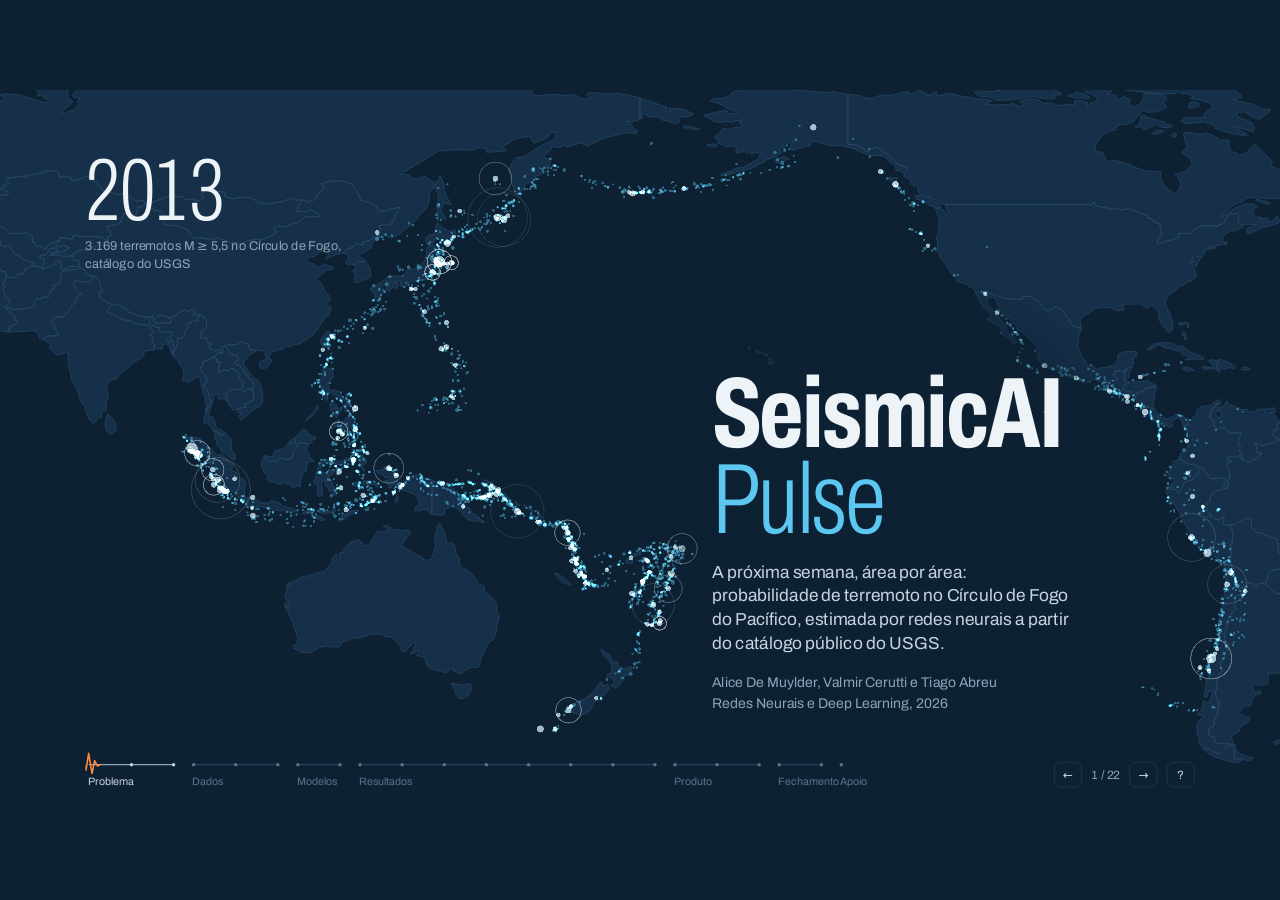
==== commit f4a1316d: "Add files via upload" ====
--- a/docs/apresentacao.html
+++ b/docs/apresentacao.html
@@ -376,9 +376,9 @@
 </section>
 
 <!-- 9 Resultados -->
-<section class="slide" data-notes="O resultado principal. A LSTM supera a meta em todas as métricas: ROC-AUC 0,841, PR-AUC 0,571, menor Brier. O eixo está ampliado de propósito: as diferenças são de milésimos, e a linha tracejada é a meta. Nos 5 por cento de pares célula e semana com maior probabilidade no teste, 76 por cento tiveram terremoto, contra 70,5 da climatologia. Estável nos cinco anos do teste. Mas repare: a MLP empata, a regressão logística fica a dois milésimos. Os ganhos são reais e pequenos. Vamos ver onde eles acontecem.">
+<section class="slide" data-notes="O resultado principal. A LSTM supera a meta em todas as métricas: ROC-AUC 0,841, PR-AUC 0,571, menor Brier. O eixo está ampliado de propósito: as diferenças são de milésimos, e a linha tracejada é a meta. Nos 5 por cento de pares célula e semana com maior probabilidade no teste, 76 por cento tiveram terremoto, contra 70,5 da climatologia. Estável nos cinco anos do teste e também entre treinos: repetindo com cinco sementes, a PR-AUC varia 0,0003. Mas repare: a MLP fica a um milésimo, a regressão logística a menos de três milésimos de ROC-AUC. Os ganhos são reais e pequenos. Vamos ver onde eles acontecem.">
   <h2 class="t">Resultados no teste (2021–2025): a LSTM supera a meta</h2>
-  <p class="lead">184.340 amostras, 16,6 % positivas. A LSTM é a melhor em todas as métricas e estável nos cinco anos.</p>
+  <p class="lead">184.340 amostras, 16,6 % positivas. A LSTM é a melhor em todas as métricas, estável nos cinco anos e entre treinos repetidos.</p>
   <div class="body" style="grid-template-columns:1060px 1fr;gap:60px">
     <div class="panel" style="padding:24px 30px 16px">
       <div class="panel-h"><div class="sw" data-chart="models"><button aria-pressed="true" data-m="roc">ROC-AUC</button><button data-m="pr">PR-AUC</button><button data-m="top5">Precisão top 5 %</button><button data-m="brier">Brier</button></div><span class="lbl" id="models-note">eixo ampliado</span></div>
@@ -426,7 +426,7 @@
 </section>
 
 <!-- 12 Importância -->
-<section class="slide" data-notes="O que as redes aprenderam. Importância por permutação: embaralhamos uma variável no teste e medimos quanto a ROC-AUC cai. A taxa histórica vale 0,105 sozinha, mais do que toda a atividade recente somada, que dá 0,070 na LSTM e 0,026 na MLP. O onde domina; o quando refina. E LSTM e MLP empatam porque a informação temporal útil está em estatísticas simples: quantos eventos, há quanto tempo. A recorrência não acha estrutura além disso. Isso é a resposta honesta à pergunta de pesquisa.">
+<section class="slide" data-notes="O que as redes aprenderam. Importância por permutação: embaralhamos uma variável no teste e medimos quanto a ROC-AUC cai. A taxa histórica vale 0,105 sozinha, mais do que toda a atividade recente somada, que dá 0,070 na LSTM e 0,026 na MLP. O onde domina; o quando refina. E LSTM e MLP ficam a um milésimo uma da outra. Treinamos cada rede cinco vezes, com sementes diferentes, e as faixas de PR-AUC não se sobrepõem: a vantagem da LSTM é real, mas mínima. Quase toda a informação temporal útil está em estatísticas simples: quantos eventos, há quanto tempo. A recorrência acrescenta só um resíduo. Isso é a resposta honesta à pergunta de pesquisa.">
   <h2 class="t">O que as redes aprenderam: o <i class="w">onde</i> domina, o <i class="q">quando</i> refina</h2>
   <p class="lead">Importância por permutação na LSTM: queda de ROC-AUC ao embaralhar cada variável no teste. A taxa histórica, sozinha, pesa mais que toda a atividade recente somada.</p>
   <div class="body" style="grid-template-columns:960px 1fr;gap:64px">
@@ -437,9 +437,10 @@
     <div style="display:flex;flex-direction:column;gap:34px">
       <div><p class="small" style="margin-bottom:10px">Soma por grupo</p><div id="c-impsum"></div></div>
       <div class="rulebox">
-        <h3 class="k">LSTM e MLP empatam: um resultado, não uma derrota</h3>
-        <p class="txt" style="font-size:22px">LSTM 0,841 / 0,571; MLP 0,841 / 0,569; MLP-seq 0,839 / 0,566. A informação temporal útil cabe em estatísticas simples da sequência, que as janelas já contêm.</p>
-        <div id="c-time" style="margin-top:20px"></div>
+        <h3 class="k">LSTM e MLP: um milésimo de diferença</h3>
+        <p class="txt" style="font-size:22px">Cinco treinos de cada rede, com sementes diferentes: as faixas de PR-AUC não se sobrepõem. A vantagem da LSTM é pequena, mas consistente. Quase toda a informação temporal útil cabe em estatísticas simples da sequência, que as janelas já contêm.</p>
+        <div id="c-seeds" style="margin-top:18px"></div>
+        <p class="small" style="margin-top:8px;font-size:17px">PR-AUC de teste, um ponto por semente. Treino na CPU: LSTM 12 min, MLP 68 s.</p>
       </div>
     </div>
   </div>
@@ -452,7 +453,7 @@
   <div class="body" style="grid-template-columns:1040px 1fr;gap:64px">
     <div class="panel" style="padding:24px 30px 16px"><div class="panel-h"><span class="lbl">Gradient boosting, teste (eixos ampliados)</span></div><div id="c-feat"></div></div>
     <div style="display:flex;flex-direction:column;gap:26px">
-      <div><div class="num" style="font-size:150px">+0,001</div><p class="small" style="margin-top:12px">de ROC-AUC e de PR-AUC com 22 variáveis a mais, dentro do ruído</p></div>
+      <div><div class="num" style="font-size:150px">+0,001</div><p class="small" style="margin-top:12px">de ROC-AUC e de PR-AUC com 22 variáveis a mais</p></div>
       <ul class="l">
         <li>As 22 sozinhas recuperam 99 % do desempenho das 45: descrevem a mesma informação de outro jeito.</li>
         <li>O único sinal novo é a memória longa, nas células quietas (+10 % relativo).</li>
@@ -463,6 +464,26 @@
 </section>
 
 <!-- 14 RBM -->
+<section class="slide" data-notes="Se mais variáveis não ajudam, talvez faltasse capacidade ou treino. Testamos isso com 29 treinos em GPU. Primeiro, cinco sementes de cada rede, para medir quanto o resultado varia por acaso: a faixa cinza, mais ou menos 0,0008 de PR-AUC de validação. Depois, 19 variações da configuração oficial: LSTM de 32 a 256 neurônios, duas camadas, dropout, taxa de aprendizado, lote, até 60 épocas, MLP dez vezes menor e dez vezes maior, histórico de 26 e de 104 semanas e perda ponderada. Nenhuma supera a configuração oficial além do ruído. Só duas saem da faixa, e para pior: meio ano de histórico e a MLP-seq com dois anos. Junto com o slide anterior, fecha o argumento: o teto está no catálogo, não nas variáveis nem no tamanho da rede.">
+  <h2 class="t">Mais neurônios, camadas e épocas também não ajudam</h2>
+  <p class="lead">29 treinos em GPU. Cinco sementes de cada rede medem quanto o resultado varia por acaso; 19 variações da configuração oficial são comparadas a esse ruído.</p>
+  <div class="body" style="grid-template-columns:1040px 1fr;gap:64px">
+    <div class="panel" style="padding:24px 30px 14px">
+      <div class="panel-h"><span class="lbl">PR-AUC de validação: diferença para a configuração oficial</span><span class="key"><span><i style="background:var(--bg3);border-radius:4px;width:28px"></i>ruído entre sementes (95 %)</span></span></div>
+      <div id="c-sweep"></div>
+    </div>
+    <div style="display:flex;flex-direction:column;gap:26px">
+      <div><div class="num" style="font-size:150px">0 de 19</div><p class="small" style="margin-top:12px">variações superam a configuração oficial além do ruído entre sementes</p></div>
+      <ul class="l">
+        <li>De 32 a 256 neurônios, com 1 ou 2 camadas, e MLP dez vezes menor ou maior: nada sai do ruído.</li>
+        <li>Mais épocas não ajudam: o early stopping já parava no ponto certo.</li>
+        <li>Só pioram: histórico de 26 semanas em vez de 52 e a MLP-seq com 104.</li>
+        <li>Perda ponderada, com a correção do logit: mesma PR-AUC, mesma calibração.</li>
+      </ul>
+    </div>
+  </div>
+</section>
+
 <section class="slide" data-notes="A RBM nunca viu um rótulo. Mesmo assim, a energia livre dela, calibrada com um único parâmetro, dá ROC-AUC 0,79: o modelo descobre sozinho que semana atípica é semana de risco. Com uma regressão logística sobre as 64 unidades ocultas, empata com o baseline combinado. À direita, os pesos aprendidos: cada linha é uma variável de entrada, agrupada por janela; cada coluna, uma unidade oculta.">
   <h2 class="t">RBM: o que se aprende sem nenhum rótulo</h2>
   <p class="lead">Treinada por divergência contrastiva para dar energia baixa às configurações reais das variáveis. A energia livre de uma semana mede quão atípica ela é.</p>
@@ -571,7 +592,7 @@
   <h2 class="t">Limitações e uso responsável</h2>
   <div class="body" style="grid-template-rows:1fr auto;gap:46px;margin-top:52px">
     <div class="stagger" style="display:grid;grid-template-columns:1fr 1fr;gap:44px 80px">
-      <div class="lim"><div id="g-small"></div><div><h3 class="k">Ganhos pequenos</h3><p class="txt">Milésimos de ROC-AUC sobre a taxa histórica. A maior parte da informação é <i class="w">onde</i>; a rede acrescenta o <i class="q">quando</i>, nas horas certas.</p></div></div>
+      <div class="lim"><div id="g-small"></div><div><h3 class="k">Ganhos pequenos</h3><p class="txt">Cerca de um centésimo de ROC-AUC sobre a taxa histórica, metade disso sobre a meta. A maior parte da informação é <i class="w">onde</i>; a rede acrescenta o <i class="q">quando</i>, nas horas certas.</p></div></div>
       <div class="lim"><div id="g-cat"></div><div><h3 class="k">Catálogo</h3><p class="txt">Completude variável no espaço e no tempo (a detecção melhorou; Indonésia suspeita) e tipos de magnitude diferentes tratados como uma escala.</p></div></div>
       <div class="lim"><div id="g-res"></div><div><h3 class="k">Resolução</h3><p class="txt">Células de 2° (~220 km) e semanas são grosseiras. Um em cada quatro M ≥ 5 chega sem nenhuma assinatura recente: não há padrão a reconhecer.</p></div></div>
       <div class="lim"><div id="g-phys"></div><div><h3 class="k">Sem física</h3><p class="txt">Nenhum modelo de falhas, tensões ou mecanismos focais; só estatística do catálogo.</p></div></div>
@@ -581,13 +602,13 @@
 </section>
 
 <!-- 20 Conclusão -->
-<section class="slide" data-notes="Para fechar: a pergunta de pesquisa tem resposta afirmativa e quantificada; o ganho é temporal e localizado; a arquitetura importa pouco, as variáveis importam muito; a RBM mostra que o sinal existe até sem rótulos; a Hopfield entrega um estado legível. Próximos passos: grade de 1 grau, horizonte de 3 dias, completude por segmento, prever contagem de eventos e comparar com ETAS. Obrigado.">
+<section class="slide" data-notes="Para fechar: a pergunta de pesquisa tem resposta afirmativa e quantificada; o ganho é temporal e localizado; nem mais variáveis nem redes maiores mudam o resultado, como mostraram 29 treinos de varredura; a RBM mostra que o sinal existe até sem rótulos; a Hopfield entrega um estado legível. Próximos passos: grade de 1 grau, horizonte de 3 dias, completude por segmento, prever contagem de eventos e comparar com ETAS. Obrigado.">
   <h2 class="t">O que fica</h2>
   <div class="body" style="grid-template-columns:1fr 520px;gap:80px;margin-top:48px">
     <div class="finds stagger" id="finds">
       <div><span class="fk">0,841 / 0,571</span><p>A LSTM supera o melhor baseline estatístico em todas as métricas (contra 0,836 / 0,552), com probabilidades calibradas.</p></div>
       <div><span class="fk">+0,071</span><p>O ganho é temporal e localizado: semanas após eventos grandes e células quietas que despertam, onde a taxa histórica é cega.</p></div>
-      <div><span class="fk">+0,001</span><p>Nem arquitetura nem mais variáveis mudam o resultado: o <i class="w">onde</i> domina, e o teto está no catálogo.</p></div>
+      <div><span class="fk">+0,001</span><p>Nem mais variáveis, nem mais neurônios, nem mais épocas mudam o resultado: o <i class="w">onde</i> domina, e o teto está no catálogo.</p></div>
       <div><span class="fk">0,792</span><p>A RBM encontra o sinal sem rótulos; a Hopfield entrega um estado de alerta legível, gatilhado pela magnitude.</p></div>
       <div><span class="fk">10⁻⁹</span><p>O produto usa exatamente o modelo avaliado e se atualiza toda semana com o feed do USGS.</p></div>
     </div>
@@ -606,8 +627,8 @@
 </section>
 
 <!-- 21 Apoio -->
-<section class="slide" data-sec="-1" data-notes="Slide de apoio, para perguntas sobre as réplicas, a completude do catálogo e a ideia de ciclos.">
-  <h2 class="t">Apoio: réplicas, completude e ciclos</h2>
+<section class="slide" data-sec="-1" data-notes="Slide de apoio, para perguntas sobre as réplicas, a completude do catálogo, a ideia de ciclos e a incerteza dos resultados. Sobre incerteza: entre cinco sementes, a PR-AUC da LSTM varia 0,0003; reamostrando as semanas do teste, o ganho sobre a meta fica entre 0,016 e 0,021, e a vantagem sobre a MLP entre 0,0010 e 0,0025.">
+  <h2 class="t">Apoio: réplicas, ciclos, completude e incerteza</h2>
   <div class="body" style="grid-template-columns:1fr 1fr;gap:72px;margin-top:48px">
     <div>
       <h3 class="k">Em todas as células: 5.914 sequências M ≥ 5,5</h3>
@@ -620,6 +641,11 @@
     <div style="display:flex;flex-direction:column;gap:30px">
       <div class="rulebox"><h3 class="k">E um ciclo, maiores a intervalos maiores?</h3><p class="txt" style="font-size:22px">Em 5.287 pares de principais consecutivos, a espera não prevê a magnitude do próximo (ρ = −0,07), a magnitude não prevê a espera (−0,03), intervalos e magnitudes não crescem ao longo das sequências, e os intervalos seguem Poisson (CV 0,87). Máxima anual: sem tendência (ρ = −0,36, p = 0,07). Gutenberg–Richter não tem memória.</p></div>
       <div class="rulebox"><h3 class="k">Completude do catálogo</h3><p class="txt" style="font-size:22px">Pela lei de Gutenberg–Richter, a razão M 4,0–4,4 / M ≥ 4,5 deveria ser ~2 e constante. Ela cresce com o tempo (Indonésia: 0,58 em 2000–05, 1,23 em 2015+): a detecção melhorou. Isso explica a alta de positivos de 14,5 % para 16,6 % e é tratado como limitação.</p></div>
+      <div class="rulebox"><h3 class="k">Sementes e incerteza</h3>
+        <table class="t" style="margin-top:6px"><thead><tr><th>Cinco sementes, teste</th><th>ROC-AUC</th><th>PR-AUC</th><th>Brier</th></tr></thead><tbody>
+          <tr class="hi"><td>LSTM</td><td>0,8413 ± 0,0001</td><td>0,5701 ± 0,0003</td><td>0,1012 ± 0,0001</td></tr>
+          <tr><td>MLP</td><td>0,8411 ± 0,0001</td><td>0,5689 ± 0,0003</td><td>0,1014 ± 0,0001</td></tr></tbody></table>
+        <p class="small" style="margin-top:12px">Reamostragem das 260 semanas do teste, pareada, mil réplicas. LSTM menos meta: +0,018 de PR-AUC (IC 95 %: 0,016 a 0,021). LSTM menos MLP: +0,0017 (0,0010 a 0,0025).</p></div>
     </div>
   </div>
 </section>
@@ -636,7 +662,7 @@
   <p><kbd>F</kbd> tela cheia; <kbd>N</kbd> notas do apresentador; <kbd>R</kbd> repete a animação da capa; <kbd>?</kbd> esta ajuda; <kbd>Esc</kbd> fecha.</p>
   <p>Toque: deslize para os lados. O endereço (#n) guarda o slide atual. <kbd>Ctrl</kbd>+<kbd>P</kbd> imprime um slide por página, em 16:9.</p></div></div>
 
-<script type="application/json" id="data">{"boxes":[["Andes (Chile–Colômbia)",-60,15,275,295],["América Central e México",5,33,242,283],["Costa oeste EUA/Canadá",33,60,225,246],["Alasca e Aleutas (leste)",50,66,180,225],["Aleutas (oeste)",48,60,160,180],["Kamchatka e Kurilas",40,62,140,165],["Japão",24,46,125,150],["Izu–Bonin e Marianas",10,35,135,150],["Taiwan e Filipinas",4,26,115,130],["Indonésia e Papua-Nova Guiné",-12,6,95,155],["Melanésia, Tonga, Kermadec, NZ",-50,-4,150,180],["Tonga/Samoa (oeste da linha)",-30,-10,180,190]],"models":[{"name":"Persistência","base":true,"roc":0.646,"pr":0.266,"top5":0.311,"brier":0.1964},{"name":"Climatologia","base":true,"roc":0.83,"pr":0.528,"top5":0.705,"brier":0.1065},{"name":"Taxa recente (52 sem.)","base":true,"roc":0.831,"pr":0.541,"top5":0.741,"brier":0.1037},{"name":"Combinado (meta)","base":true,"roc":0.836,"pr":0.552,"top5":0.742,"brier":0.1033},{"name":"Regressão logística","base":false,"roc":0.839,"pr":0.565,"top5":0.757,"brier":0.1017},{"name":"RBM, energia livre","base":false,"roc":0.792,"pr":0.402,"top5":0.501,"brier":0.1166},{"name":"RBM + reg. logística","base":false,"roc":0.836,"pr":0.554,"top5":0.748,"brier":0.1027},{"name":"MLP-seq","base":false,"roc":0.839,"pr":0.566,"top5":0.761,"brier":0.1018},{"name":"MLP (janelas)","base":false,"roc":0.841,"pr":0.569,"top5":0.76,"brier":0.1014},{"name":"LSTM","base":false,"roc":0.841,"pr":0.571,"top5":0.761,"brier":0.1012}],"years":[{"y":2021,"roc":0.843,"pr":0.58,"croc":0.832,"cpr":0.546},{"y":2022,"roc":0.841,"pr":0.574,"croc":0.829,"cpr":0.533},{"y":2023,"roc":0.838,"pr":0.56,"croc":0.827,"cpr":0.525},{"y":2024,"roc":0.844,"pr":0.565,"croc":0.833,"cpr":0.522},{"y":2025,"roc":0.843,"pr":0.573,"croc":0.825,"cpr":0.516}],"train":{"lstm":{"params":24001,"epochs":26,"best":21,"sec":715.7},"mlp":{"params":16705,"epochs":20,"best":18,"sec":67.7},"mlp_seq":{"params":151809,"epochs":7,"best":2,"sec":35.0}},"strata":[{"name":"Todo o teste","n":184340,"rate":0.166,"c_pr":0.528,"c_roc":0.83,"l_pr":0.571,"l_roc":0.841},{"name":"Sem M ≥ 4 na célula (4 sem.)","n":112522,"rate":0.072,"c_pr":0.216,"c_roc":0.775,"l_pr":0.233,"l_roc":0.78},{"name":"Com M ≥ 4 na célula (4 sem.)","n":71818,"rate":0.314,"c_pr":0.61,"c_roc":0.766,"l_pr":0.657,"l_roc":0.79},{"name":"Com M ≥ 4 na última semana","n":30682,"rate":0.41,"c_pr":0.691,"c_roc":0.763,"l_pr":0.743,"l_roc":0.798},{"name":"Com M ≥ 5 na célula (4 sem.)","n":14812,"rate":0.425,"c_pr":0.682,"c_roc":0.748,"l_pr":0.753,"l_roc":0.799},{"name":"Com M ≥ 5 nos vizinhos (4 sem.)","n":70249,"rate":0.244,"c_pr":0.593,"c_roc":0.81,"l_pr":0.637,"l_roc":0.826},{"name":"Células quietas (< 3 %/sem.)","n":45760,"rate":0.017,"c_pr":0.025,"c_roc":0.629,"l_pr":0.068,"l_roc":0.679},{"name":"Células ativas (> 20 %/sem.)","n":46020,"rate":0.433,"c_pr":0.64,"c_roc":0.685,"l_pr":0.687,"l_roc":0.721}],"calib":[{"n":27644,"p":0.014,"obs":0.01,"pc":0.015},{"n":44718,"p":0.032,"obs":0.037,"pc":0.034},{"n":28854,"p":0.072,"obs":0.083,"pc":0.075},{"n":33522,"p":0.143,"obs":0.151,"pc":0.144},{"n":17919,"p":0.245,"obs":0.254,"pc":0.233},{"n":18679,"p":0.387,"obs":0.404,"pc":0.342},{"n":7655,"p":0.59,"obs":0.616,"pc":0.493},{"n":5349,"p":0.827,"obs":0.837,"pc":0.602}],"cells":{"id":[3770,3771,3772,3832,3952,3953,4009,4010,4011,4012,4013,4132,4133,4134,4188,4192,4193,4314,4315,4316,4317,4367,4368,4372,4373,4374,4496,4497,4498,4552,4553,4554,4676,4677,4678,4679,4732,4733,4734,4857,4858,4859,4912,4913,4914,4915,5038,5039,5093,5094,5095,5096,5219,5273,5274,5275,5276,5399,5400,5401,5402,5453,5454,5455,5456,5579,5580,5581,5582,5634,5635,5636,5759,5760,5761,5762,5814,5815,5816,5939,5940,5941,5942,5943,5994,5995,5996,6114,6115,6116,6119,6120,6121,6122,6123,6174,6175,6176,6293,6294,6295,6296,6297,6298,6299,6300,6301,6302,6303,6354,6355,6356,6473,6474,6475,6476,6477,6478,6479,6480,6481,6482,6483,6484,6532,6533,6534,6535,6536,6653,6654,6655,6656,6657,6658,6659,6660,6661,6662,6663,6664,6711,6712,6713,6714,6715,6832,6833,6834,6835,6836,6839,6891,6892,6893,6894,7012,7013,7014,7015,7070,7071,7072,7073,7074,7163,7164,7165,7166,7167,7168,7169,7170,7171,7172,7185,7186,7190,7191,7192,7193,7249,7250,7251,7252,7253,7254,7342,7343,7344,7345,7346,7347,7348,7349,7350,7351,7352,7353,7354,7355,7363,7364,7365,7366,7367,7368,7369,7370,7429,7430,7431,7432,7520,7521,7522,7523,7524,7525,7526,7527,7528,7529,7530,7531,7532,7533,7534,7535,7536,7541,7542,7543,7544,7545,7546,7547,7548,7549,7550,7609,7610,7611,7697,7700,7701,7702,7703,7705,7711,7712,7713,7714,7715,7716,7717,7718,7719,7720,7721,7722,7723,7724,7725,7726,7727,7789,7790,7791,7792,7879,7880,7881,7889,7890,7891,7892,7893,7894,7895,7896,7897,7898,7899,7900,7901,7902,7903,7904,7905,7906,7969,7970,7971,8058,8059,8060,8069,8070,8071,8072,8073,8074,8075,8076,8077,8078,8079,8080,8082,8083,8084,8085,8147,8149,8150,8151,8237,8238,8239,8240,8249,8250,8251,8252,8253,8254,8255,8256,8263,8327,8328,8330,8331,8332,8334,8417,8418,8419,8428,8430,8431,8432,8433,8434,8436,8508,8510,8511,8512,8513,8597,8598,8609,8610,8611,8612,8613,8614,8677,8688,8689,8690,8691,8692,8693,8694,8788,8790,8791,8792,8793,8857,8858,8867,8868,8869,8870,8871,8872,8873,8874,8875,8970,8971,8972,8973,9037,9038,9045,9046,9047,9048,9053,9054,9055,9056,9151,9152,9153,9159,9160,9161,9162,9163,9223,9224,9225,9226,9234,9329,9330,9331,9332,9333,9340,9341,9342,9343,9397,9400,9401,9402,9403,9404,9405,9406,9509,9510,9511,9512,9522,9523,9577,9578,9579,9580,9581,9582,9583,9584,9586,9587,9588,9589,9689,9690,9691,9702,9703,9704,9755,9756,9757,9758,9759,9760,9761,9762,9763,9769,9770,9869,9870,9871,9882,9883,9935,9936,9937,9940,10049,10050,10051,10061,10062,10063,10115,10229,10230,10231,10232,10233,10240,10241,10242,10293,10294,10295,10300,10410,10411,10412,10413,10414,10420,10421,10422,10472,10473,10474,10477,10592,10593,10594,10595,10599,10600,10601,10602,10652,10653,10773,10774,10775,10776,10779,10780,10781,10831,10832,10833,10954,10955,10956,10958,10959,10960,10961,11010,11011,11012,11135,11136,11137,11138,11139,11140,11141,11189,11190,11191,11316,11317,11318,11319,11320,11321,11369,11370,11371,11372,11497,11498,11499,11500,11501,11502,11548,11550,11676,11677,11679,11680,11681,11682,11726,11727,11730,11732,11859,11860,11861,11862,11905,11906,12035,12036,12037,12038,12039,12040,12041,12042,12043,12044,12045,12085,12212,12218,12219,12220,12221,12222,12223,12224,12225,12226,12227,12265,12400,12401,12402,12403,12404,12405,12406,12407,12408,12444,12445,12446,12581,12583,12584,12585,12586,12587,12588,12589,12600,12601,12602,12603,12604,12605,12606,12620,12624,12625,12761,12765,12766,12767,12768,12769,12770,12775,12776,12777,12778,12779,12780,12781,12782,12783,12784,12785,12786,12787,12788,12789,12803,12804,12941,12946,12947,12948,12949,12950,12951,12954,12955,12956,12957,12958,12959,12967,12968,12969,12970,12971,12972,12973,12982,13126,13129,13130,13131,13132,13133,13134,13145,13149,13151,13152,13153,13154,13158,13310,13311,13312,13331,13332,13333,13334,13341,13501,13513,13514,13515,13516,13519,13694,13695,13696,13697,13698,13875],"lat":[-49.0,-49.0,-49.0,-47.0,-47.0,-47.0,-45.0,-45.0,-45.0,-45.0,-45.0,-45.0,-45.0,-45.0,-43.0,-43.0,-43.0,-43.0,-43.0,-43.0,-43.0,-41.0,-41.0,-41.0,-41.0,-41.0,-41.0,-41.0,-41.0,-39.0,-39.0,-39.0,-39.0,-39.0,-39.0,-39.0,-37.0,-37.0,-37.0,-37.0,-37.0,-37.0,-35.0,-35.0,-35.0,-35.0,-35.0,-35.0,-33.0,-33.0,-33.0,-33.0,-33.0,-31.0,-31.0,-31.0,-31.0,-31.0,-29.0,-29.0,-29.0,-29.0,-29.0,-29.0,-29.0,-29.0,-27.0,-27.0,-27.0,-27.0,-27.0,-27.0,-27.0,-25.0,-25.0,-25.0,-25.0,-25.0,-25.0,-25.0,-23.0,-23.0,-23.0,-23.0,-23.0,-23.0,-23.0,-23.0,-23.0,-23.0,-23.0,-21.0,-21.0,-21.0,-21.0,-21.0,-21.0,-21.0,-21.0,-21.0,-21.0,-21.0,-21.0,-21.0,-21.0,-19.0,-19.0,-19.0,-19.0,-19.0,-19.0,-19.0,-19.0,-19.0,-19.0,-19.0,-19.0,-19.0,-19.0,-17.0,-17.0,-17.0,-17.0,-17.0,-17.0,-17.0,-17.0,-17.0,-17.0,-17.0,-17.0,-17.0,-17.0,-17.0,-17.0,-17.0,-15.0,-15.0,-15.0,-15.0,-15.0,-15.0,-15.0,-15.0,-15.0,-15.0,-15.0,-15.0,-15.0,-15.0,-15.0,-15.0,-13.0,-13.0,-13.0,-13.0,-13.0,-13.0,-13.0,-13.0,-11.0,-11.0,-11.0,-11.0,-11.0,-11.0,-11.0,-11.0,-11.0,-11.0,-11.0,-11.0,-11.0,-11.0,-11.0,-11.0,-11.0,-11.0,-11.0,-11.0,-11.0,-9.0,-9.0,-9.0,-9.0,-9.0,-9.0,-9.0,-9.0,-9.0,-9.0,-9.0,-9.0,-9.0,-9.0,-9.0,-9.0,-9.0,-9.0,-9.0,-9.0,-9.0,-9.0,-9.0,-9.0,-9.0,-9.0,-9.0,-9.0,-7.0,-7.0,-7.0,-7.0,-7.0,-7.0,-7.0,-7.0,-7.0,-7.0,-7.0,-7.0,-7.0,-7.0,-7.0,-7.0,-7.0,-7.0,-7.0,-7.0,-7.0,-7.0,-7.0,-7.0,-7.0,-7.0,-7.0,-7.0,-7.0,-7.0,-7.0,-5.0,-5.0,-5.0,-5.0,-5.0,-5.0,-5.0,-5.0,-5.0,-5.0,-5.0,-5.0,-5.0,-5.0,-5.0,-5.0,-5.0,-5.0,-5.0,-5.0,-5.0,-5.0,-5.0,-5.0,-5.0,-5.0,-3.0,-3.0,-3.0,-3.0,-3.0,-3.0,-3.0,-3.0,-3.0,-3.0,-3.0,-3.0,-3.0,-3.0,-3.0,-3.0,-3.0,-3.0,-3.0,-3.0,-3.0,-3.0,-3.0,-3.0,-3.0,-1.0,-1.0,-1.0,-1.0,-1.0,-1.0,-1.0,-1.0,-1.0,-1.0,-1.0,-1.0,-1.0,-1.0,-1.0,-1.0,-1.0,-1.0,-1.0,-1.0,-1.0,-1.0,1.0,1.0,1.0,1.0,1.0,1.0,1.0,1.0,1.0,1.0,1.0,1.0,1.0,1.0,1.0,1.0,1.0,3.0,3.0,3.0,3.0,3.0,3.0,3.0,3.0,3.0,3.0,3.0,3.0,3.0,3.0,3.0,3.0,5.0,5.0,5.0,5.0,5.0,5.0,5.0,5.0,5.0,5.0,5.0,5.0,5.0,7.0,7.0,7.0,7.0,7.0,7.0,7.0,7.0,7.0,7.0,7.0,7.0,7.0,9.0,9.0,9.0,9.0,9.0,9.0,9.0,9.0,9.0,9.0,9.0,9.0,9.0,9.0,9.0,11.0,11.0,11.0,11.0,11.0,11.0,11.0,11.0,11.0,11.0,11.0,11.0,11.0,11.0,11.0,11.0,11.0,11.0,13.0,13.0,13.0,13.0,13.0,13.0,13.0,13.0,13.0,13.0,13.0,13.0,13.0,13.0,15.0,15.0,15.0,15.0,15.0,15.0,15.0,15.0,15.0,15.0,15.0,15.0,15.0,15.0,17.0,17.0,17.0,17.0,17.0,17.0,17.0,17.0,17.0,17.0,17.0,17.0,17.0,17.0,17.0,17.0,17.0,17.0,19.0,19.0,19.0,19.0,19.0,19.0,19.0,19.0,19.0,19.0,19.0,19.0,19.0,19.0,19.0,19.0,21.0,21.0,21.0,21.0,21.0,21.0,21.0,21.0,21.0,21.0,23.0,23.0,23.0,23.0,23.0,23.0,23.0,23.0,23.0,25.0,25.0,25.0,25.0,25.0,25.0,25.0,25.0,25.0,25.0,25.0,25.0,27.0,27.0,27.0,27.0,27.0,27.0,27.0,27.0,27.0,27.0,27.0,27.0,29.0,29.0,29.0,29.0,29.0,29.0,29.0,29.0,29.0,31.0,31.0,31.0,31.0,31.0,31.0,31.0,31.0,31.0,31.0,33.0,33.0,33.0,33.0,33.0,33.0,33.0,33.0,33.0,33.0,35.0,35.0,35.0,35.0,35.0,35.0,35.0,35.0,35.0,37.0,37.0,37.0,37.0,37.0,37.0,37.0,37.0,37.0,37.0,39.0,39.0,39.0,39.0,39.0,39.0,39.0,39.0,41.0,41.0,41.0,41.0,41.0,41.0,41.0,41.0,43.0,43.0,43.0,43.0,43.0,43.0,43.0,43.0,43.0,43.0,43.0,43.0,43.0,45.0,45.0,45.0,45.0,45.0,45.0,45.0,45.0,45.0,45.0,45.0,45.0,47.0,47.0,47.0,47.0,47.0,47.0,47.0,47.0,47.0,47.0,49.0,49.0,49.0,49.0,49.0,49.0,49.0,49.0,49.0,49.0,49.0,51.0,51.0,51.0,51.0,51.0,51.0,51.0,51.0,51.0,51.0,51.0,51.0,51.0,51.0,51.0,51.0,51.0,51.0,51.0,51.0,51.0,51.0,53.0,53.0,53.0,53.0,53.0,53.0,53.0,53.0,53.0,53.0,53.0,53.0,53.0,53.0,53.0,53.0,53.0,53.0,53.0,53.0,53.0,53.0,53.0,53.0,53.0,55.0,55.0,55.0,55.0,55.0,55.0,55.0,55.0,55.0,55.0,55.0,55.0,55.0,55.0,55.0,57.0,57.0,57.0,57.0,57.0,57.0,57.0,57.0,57.0,57.0,59.0,59.0,59.0,59.0,59.0,61.0,61.0,61.0,61.0,61.0,61.0,63.0,63.0,63.0,63.0,63.0,65.0],"lon":[161.0,163.0,165.0,285.0,165.0,167.0,279.0,281.0,283.0,285.0,287.0,165.0,167.0,169.0,277.0,285.0,287.0,169.0,171.0,173.0,175.0,275.0,277.0,285.0,287.0,289.0,173.0,175.0,177.0,285.0,287.0,289.0,173.0,175.0,177.0,179.0,285.0,287.0,289.0,175.0,177.0,179.0,285.0,287.0,289.0,291.0,177.0,179.0,287.0,289.0,291.0,293.0,179.0,287.0,289.0,291.0,293.0,179.0,181.0,183.0,185.0,287.0,289.0,291.0,293.0,179.0,181.0,183.0,185.0,289.0,291.0,293.0,179.0,181.0,183.0,185.0,289.0,291.0,293.0,179.0,181.0,183.0,185.0,187.0,289.0,291.0,293.0,169.0,171.0,173.0,179.0,181.0,183.0,185.0,187.0,289.0,291.0,293.0,167.0,169.0,171.0,173.0,175.0,177.0,179.0,181.0,183.0,185.0,187.0,289.0,291.0,293.0,167.0,169.0,171.0,173.0,175.0,177.0,179.0,181.0,183.0,185.0,187.0,189.0,285.0,287.0,289.0,291.0,293.0,167.0,169.0,171.0,173.0,175.0,177.0,179.0,181.0,183.0,185.0,187.0,189.0,283.0,285.0,287.0,289.0,291.0,165.0,167.0,169.0,171.0,173.0,179.0,283.0,285.0,287.0,289.0,165.0,167.0,169.0,171.0,281.0,283.0,285.0,287.0,289.0,107.0,109.0,111.0,113.0,115.0,117.0,119.0,121.0,123.0,125.0,151.0,153.0,161.0,163.0,165.0,167.0,279.0,281.0,283.0,285.0,287.0,289.0,105.0,107.0,109.0,111.0,113.0,115.0,117.0,119.0,121.0,123.0,125.0,127.0,129.0,131.0,147.0,149.0,151.0,153.0,155.0,157.0,159.0,161.0,279.0,281.0,283.0,285.0,101.0,103.0,105.0,107.0,109.0,111.0,113.0,115.0,117.0,119.0,121.0,123.0,125.0,127.0,129.0,131.0,133.0,143.0,145.0,147.0,149.0,151.0,153.0,155.0,157.0,159.0,161.0,279.0,281.0,283.0,95.0,101.0,103.0,105.0,107.0,111.0,123.0,125.0,127.0,129.0,131.0,133.0,135.0,137.0,139.0,141.0,143.0,145.0,147.0,149.0,151.0,153.0,155.0,279.0,281.0,283.0,285.0,99.0,101.0,103.0,119.0,121.0,123.0,125.0,127.0,129.0,131.0,133.0,135.0,137.0,139.0,141.0,143.0,145.0,147.0,149.0,151.0,153.0,279.0,281.0,283.0,97.0,99.0,101.0,119.0,121.0,123.0,125.0,127.0,129.0,131.0,133.0,135.0,137.0,139.0,141.0,145.0,147.0,149.0,151.0,275.0,279.0,281.0,283.0,95.0,97.0,99.0,101.0,119.0,121.0,123.0,125.0,127.0,129.0,131.0,133.0,147.0,275.0,277.0,281.0,283.0,285.0,289.0,95.0,97.0,99.0,117.0,121.0,123.0,125.0,127.0,129.0,133.0,277.0,281.0,283.0,285.0,287.0,95.0,97.0,119.0,121.0,123.0,125.0,127.0,129.0,255.0,277.0,279.0,281.0,283.0,285.0,287.0,289.0,117.0,121.0,123.0,125.0,127.0,255.0,257.0,275.0,277.0,279.0,281.0,283.0,285.0,287.0,289.0,291.0,121.0,123.0,125.0,127.0,255.0,257.0,271.0,273.0,275.0,277.0,287.0,289.0,291.0,293.0,123.0,125.0,127.0,139.0,141.0,143.0,145.0,147.0,267.0,269.0,271.0,273.0,289.0,119.0,121.0,123.0,125.0,127.0,141.0,143.0,145.0,147.0,255.0,261.0,263.0,265.0,267.0,269.0,271.0,273.0,119.0,121.0,123.0,125.0,145.0,147.0,255.0,257.0,259.0,261.0,263.0,265.0,267.0,269.0,273.0,275.0,277.0,279.0,119.0,121.0,123.0,145.0,147.0,149.0,251.0,253.0,255.0,257.0,259.0,261.0,263.0,265.0,267.0,279.0,281.0,119.0,121.0,123.0,145.0,147.0,251.0,253.0,255.0,261.0,119.0,121.0,123.0,143.0,145.0,147.0,251.0,119.0,121.0,123.0,125.0,127.0,141.0,143.0,145.0,247.0,249.0,251.0,261.0,121.0,123.0,125.0,127.0,129.0,141.0,143.0,145.0,245.0,247.0,249.0,255.0,125.0,127.0,129.0,131.0,139.0,141.0,143.0,145.0,245.0,247.0,127.0,129.0,131.0,133.0,139.0,141.0,143.0,243.0,245.0,247.0,129.0,131.0,133.0,137.0,139.0,141.0,143.0,241.0,243.0,245.0,131.0,133.0,135.0,137.0,139.0,141.0,143.0,239.0,241.0,243.0,133.0,135.0,137.0,139.0,141.0,143.0,239.0,241.0,243.0,245.0,135.0,137.0,139.0,141.0,143.0,145.0,237.0,241.0,133.0,135.0,139.0,141.0,143.0,145.0,233.0,235.0,241.0,245.0,139.0,141.0,143.0,145.0,231.0,233.0,131.0,133.0,135.0,137.0,139.0,141.0,143.0,145.0,147.0,149.0,151.0,231.0,125.0,137.0,139.0,141.0,143.0,145.0,147.0,149.0,151.0,153.0,155.0,231.0,141.0,143.0,145.0,147.0,149.0,151.0,153.0,155.0,157.0,229.0,231.0,233.0,143.0,147.0,149.0,151.0,153.0,155.0,157.0,159.0,181.0,183.0,185.0,187.0,189.0,191.0,193.0,221.0,229.0,231.0,143.0,151.0,153.0,155.0,157.0,159.0,161.0,171.0,173.0,175.0,177.0,179.0,181.0,183.0,185.0,187.0,189.0,191.0,193.0,195.0,197.0,199.0,227.0,229.0,143.0,153.0,155.0,157.0,159.0,161.0,163.0,169.0,171.0,173.0,175.0,177.0,179.0,195.0,197.0,199.0,201.0,203.0,205.0,207.0,225.0,153.0,159.0,161.0,163.0,165.0,167.0,169.0,191.0,199.0,203.0,205.0,207.0,209.0,217.0,161.0,163.0,165.0,203.0,205.0,207.0,209.0,223.0,183.0,207.0,209.0,211.0,213.0,219.0,209.0,211.0,213.0,215.0,217.0,211.0],"clim":[0.011,0.022,0.049,0.014,0.091,0.048,0.038,0.022,0.046,0.016,0.019,0.013,0.267,0.063,0.044,0.039,0.02,0.017,0.056,0.183,0.016,0.044,0.012,0.028,0.031,0.013,0.133,0.269,0.102,0.071,0.091,0.014,0.017,0.287,0.276,0.103,0.09,0.253,0.076,0.015,0.449,0.27,0.016,0.226,0.284,0.026,0.017,0.267,0.25,0.503,0.137,0.04,0.154,0.145,0.518,0.354,0.12,0.115,0.238,0.429,0.051,0.072,0.376,0.166,0.139,0.012,0.111,0.337,0.045,0.231,0.078,0.124,0.112,0.379,0.343,0.129,0.135,0.126,0.481,0.578,0.629,0.322,0.388,0.048,0.112,0.424,0.533,0.112,0.3,0.1,0.355,0.763,0.603,0.445,0.2,0.156,0.615,0.25,0.019,0.41,0.193,0.047,0.022,0.016,0.023,0.446,0.623,0.479,0.32,0.21,0.372,0.072,0.136,0.56,0.016,0.024,0.028,0.036,0.022,0.784,0.335,0.513,0.57,0.033,0.045,0.194,0.199,0.222,0.014,0.369,0.199,0.011,0.019,0.029,0.1,0.08,0.109,0.241,0.331,0.648,0.028,0.089,0.212,0.213,0.217,0.024,0.019,0.693,0.101,0.066,0.032,0.018,0.159,0.057,0.026,0.029,0.063,0.567,0.067,0.034,0.052,0.063,0.1,0.046,0.01,0.032,0.032,0.036,0.085,0.049,0.102,0.132,0.05,0.067,0.06,0.01,0.015,0.45,0.251,0.421,0.423,0.021,0.109,0.027,0.206,0.011,0.03,0.041,0.187,0.165,0.191,0.2,0.121,0.18,0.364,0.18,0.26,0.233,0.081,0.082,0.027,0.022,0.047,0.038,0.017,0.068,0.173,0.246,0.114,0.052,0.014,0.047,0.101,0.027,0.209,0.266,0.281,0.087,0.043,0.048,0.031,0.107,0.086,0.132,0.141,0.245,0.381,0.822,0.601,0.038,0.046,0.066,0.487,0.332,0.341,0.186,0.637,0.166,0.035,0.006,0.107,0.036,0.09,0.005,0.19,0.486,0.11,0.021,0.03,0.063,0.063,0.088,0.296,0.273,0.218,0.118,0.054,0.116,0.082,0.183,0.307,0.579,0.317,0.669,0.782,0.291,0.071,0.093,0.099,0.015,0.11,0.33,0.095,0.028,0.049,0.043,0.036,0.188,0.377,0.212,0.048,0.197,0.154,0.499,0.306,0.144,0.156,0.134,0.112,0.161,0.12,0.099,0.057,0.123,0.066,0.206,0.122,0.057,0.131,0.281,0.266,0.214,0.061,0.048,0.201,0.117,0.062,0.077,0.01,0.011,0.015,0.03,0.017,0.039,0.021,0.066,0.021,0.029,0.455,0.278,0.049,0.033,0.186,0.384,0.348,0.749,0.161,0.01,0.019,0.017,0.068,0.057,0.056,0.038,0.031,0.011,0.33,0.359,0.116,0.005,0.02,0.15,0.229,0.696,0.522,0.012,0.137,0.045,0.099,0.031,0.032,0.365,0.168,0.011,0.011,0.119,0.414,0.652,0.049,0.013,0.14,0.028,0.043,0.089,0.031,0.48,0.026,0.013,0.011,0.139,0.254,0.506,0.023,0.065,0.149,0.234,0.013,0.032,0.032,0.015,0.017,0.046,0.012,0.016,0.113,0.191,0.429,0.015,0.015,0.041,0.448,0.205,0.023,0.026,0.016,0.028,0.01,0.056,0.299,0.222,0.046,0.143,0.179,0.057,0.015,0.229,0.484,0.618,0.323,0.015,0.02,0.323,0.1,0.261,0.044,0.085,0.367,0.5,0.096,0.033,0.204,0.212,0.452,0.687,0.381,0.051,0.026,0.111,0.141,0.07,0.013,0.211,0.23,0.03,0.069,0.444,0.517,0.25,0.628,0.184,0.038,0.03,0.052,0.017,0.016,0.065,0.127,0.052,0.17,0.186,0.028,0.126,0.067,0.145,0.188,0.16,0.037,0.017,0.036,0.02,0.035,0.011,0.036,0.339,0.044,0.478,0.238,0.019,0.017,0.012,0.014,0.019,0.314,0.085,0.279,0.169,0.072,0.051,0.01,0.454,0.213,0.064,0.022,0.024,0.312,0.102,0.009,0.03,0.099,0.012,0.246,0.469,0.228,0.151,0.098,0.156,0.128,0.013,0.006,0.01,0.08,0.017,0.069,0.155,0.221,0.05,0.097,0.239,0.214,0.047,0.012,0.036,0.024,0.186,0.243,0.015,0.234,0.163,0.281,0.011,0.071,0.02,0.027,0.254,0.039,0.059,0.179,0.324,0.167,0.015,0.049,0.084,0.123,0.05,0.05,0.187,0.138,0.307,0.096,0.021,0.03,0.048,0.019,0.082,0.134,0.227,0.529,0.083,0.033,0.014,0.023,0.01,0.073,0.093,0.228,0.647,0.38,0.117,0.045,0.03,0.012,0.016,0.031,0.35,0.44,0.131,0.069,0.111,0.023,0.006,0.047,0.17,0.45,0.12,0.04,0.14,0.021,0.017,0.018,0.016,0.056,0.089,0.31,0.3,0.333,0.079,0.017,0.11,0.01,0.013,0.015,0.054,0.078,0.028,0.206,0.371,0.199,0.066,0.023,0.016,0.021,0.048,0.041,0.07,0.059,0.156,0.456,0.156,0.039,0.012,0.09,0.023,0.032,0.05,0.027,0.029,0.134,0.354,0.126,0.012,0.315,0.231,0.201,0.135,0.084,0.045,0.012,0.009,0.13,0.034,0.018,0.029,0.019,0.059,0.19,0.089,0.039,0.013,0.028,0.063,0.134,0.313,0.032,0.04,0.097,0.077,0.149,0.205,0.141,0.138,0.126,0.024,0.03,0.015,0.029,0.076,0.013,0.076,0.238,0.264,0.03,0.041,0.099,0.097,0.054,0.033,0.069,0.027,0.056,0.098,0.05,0.043,0.017,0.019,0.012,0.009,0.06,0.2,0.184,0.119,0.073,0.067,0.009,0.013,0.061,0.062,0.057,0.012,0.011,0.015,0.066,0.033,0.011,0.029,0.135,0.028,0.033,0.007,0.082,0.09,0.032,0.035,0.023,0.117,0.061,0.029,0.021,0.015,0.01],"seg":[10,10,10,0,10,10,0,0,0,0,0,10,10,10,0,0,0,10,10,10,10,0,0,0,0,0,10,10,10,0,0,0,10,10,10,10,0,0,0,10,10,10,0,0,0,0,10,10,0,0,0,0,10,0,0,0,0,10,11,11,11,0,0,0,0,10,11,11,11,0,0,0,10,11,11,11,0,0,0,10,11,11,11,11,0,0,0,10,10,10,10,11,11,11,11,0,0,0,10,10,10,10,10,10,10,11,11,11,11,0,0,0,10,10,10,10,10,10,10,11,11,11,11,11,0,0,0,0,0,10,10,10,10,10,10,10,11,11,11,11,11,0,0,0,0,0,10,10,10,10,10,10,0,0,0,0,10,10,10,10,0,0,0,0,0,9,9,9,9,9,9,9,9,9,9,9,9,10,10,10,10,0,0,0,0,0,0,9,9,9,9,9,9,9,9,9,9,9,9,9,9,9,9,9,9,10,10,10,10,0,0,0,0,9,9,9,9,9,9,9,9,9,9,9,9,9,9,9,9,9,9,9,9,9,9,9,10,10,10,10,0,0,0,9,9,9,9,9,9,9,9,9,9,9,9,9,9,9,9,9,9,9,9,9,9,10,0,0,0,0,9,9,9,9,9,9,9,9,9,9,9,9,9,9,9,9,9,9,9,9,9,0,0,0,9,9,9,9,9,9,9,9,9,9,9,9,9,9,9,9,9,9,9,0,0,0,0,9,9,9,9,9,9,9,9,9,9,9,9,9,0,0,0,0,0,0,9,9,9,9,9,9,9,9,9,9,0,0,0,0,0,9,9,8,8,8,8,8,8,1,0,0,0,0,0,0,0,8,8,8,8,8,1,1,0,0,0,0,0,0,0,0,0,8,8,8,8,1,1,1,1,0,0,0,0,0,0,8,8,8,7,7,7,7,7,1,1,1,1,0,8,8,8,8,8,7,7,7,7,1,1,1,1,1,1,1,1,8,8,8,8,7,7,1,1,1,1,1,1,1,1,1,1,1,1,8,8,8,7,7,7,1,1,1,1,1,1,1,1,1,1,1,8,8,8,7,7,1,1,1,1,8,8,8,7,7,7,1,8,8,8,8,8,7,7,7,1,1,1,1,8,8,6,6,6,6,6,6,1,1,1,1,6,6,6,6,6,6,6,6,1,1,6,6,6,6,6,6,6,1,1,1,6,6,6,6,6,6,6,2,2,2,6,6,6,6,6,6,6,2,2,2,6,6,6,6,6,6,2,2,2,2,6,6,6,6,6,6,2,2,6,6,6,6,6,6,2,2,2,2,6,5,5,5,2,2,6,6,6,6,6,5,5,5,5,5,5,2,6,6,6,5,5,5,5,5,5,5,5,2,5,5,5,5,5,5,5,5,5,2,2,2,5,5,5,5,5,5,5,5,3,3,3,3,3,3,3,3,2,2,5,5,5,5,5,5,4,4,4,4,4,4,3,3,3,3,3,3,3,3,3,3,2,2,5,5,5,5,5,4,4,4,4,4,4,4,4,3,3,3,3,3,3,3,2,5,5,4,4,4,4,4,3,3,3,3,3,3,3,4,4,4,3,3,3,3,3,3,3,3,3,3,3,3,3,3,3,3,3]},"segments":["Andes (Chile–Colômbia)","América Central e México","Costa oeste EUA/Canadá","Alasca e Aleutas (leste)","Aleutas (oeste)","Kamchatka e Kurilas","Japão","Izu–Bonin e Marianas","Taiwan e Filipinas","Indonésia e Papua-Nova Guiné","Melanésia, Tonga, Kermadec, NZ","Tonga/Samoa (oeste da linha)"],"weeks":{"start":["2021-01-04","2021-01-11","2021-01-18","2021-01-25","2021-02-01","2021-02-08","2021-02-15","2021-02-22","2021-03-01","2021-03-08","2021-03-15","2021-03-22","2021-03-29","2021-04-05","2021-04-12","2021-04-19","2021-04-26","2021-05-03","2021-05-10","2021-05-17","2021-05-24","2021-05-31","2021-06-07","2021-06-14","2021-06-21","2021-06-28","2021-07-05","2021-07-12","2021-07-19","2021-07-26","2021-08-02","2021-08-09","2021-08-16","2021-08-23","2021-08-30","2021-09-06","2021-09-13","2021-09-20","2021-09-27","2021-10-04","2021-10-11","2021-10-18","2021-10-25","2021-11-01","2021-11-08","2021-11-15","2021-11-22","2021-11-29","2021-12-06","2021-12-13","2021-12-20","2021-12-27","2022-01-03","2022-01-10","2022-01-17","2022-01-24","2022-01-31","2022-02-07","2022-02-14","2022-02-21","2022-02-28","2022-03-07","2022-03-14","2022-03-21","2022-03-28","2022-04-04","2022-04-11","2022-04-18","2022-04-25","2022-05-02","2022-05-09","2022-05-16","2022-05-23","2022-05-30","2022-06-06","2022-06-13","2022-06-20","2022-06-27","2022-07-04","2022-07-11","2022-07-18","2022-07-25","2022-08-01","2022-08-08","2022-08-15","2022-08-22","2022-08-29","2022-09-05","2022-09-12","2022-09-19","2022-09-26","2022-10-03","2022-10-10","2022-10-17","2022-10-24","2022-10-31","2022-11-07","2022-11-14","2022-11-21","2022-11-28","2022-12-05","2022-12-12","2022-12-19","2022-12-26","2023-01-02","2023-01-09","2023-01-16","2023-01-23","2023-01-30","2023-02-06","2023-02-13","2023-02-20","2023-02-27","2023-03-06","2023-03-13","2023-03-20","2023-03-27","2023-04-03","2023-04-10","2023-04-17","2023-04-24","2023-05-01","2023-05-08","2023-05-15","2023-05-22","2023-05-29","2023-06-05","2023-06-12","2023-06-19","2023-06-26","2023-07-03","2023-07-10","2023-07-17","2023-07-24","2023-07-31","2023-08-07","2023-08-14","2023-08-21","2023-08-28","2023-09-04","2023-09-11","2023-09-18","2023-09-25","2023-10-02","2023-10-09","2023-10-16","2023-10-23","2023-10-30","2023-11-06","2023-11-13","2023-11-20","2023-11-27","2023-12-04","2023-12-11","2023-12-18","2023-12-25","2024-01-01","2024-01-08","2024-01-15","2024-01-22","2024-01-29","2024-02-05","2024-02-12","2024-02-19","2024-02-26","2024-03-04","2024-03-11","2024-03-18","2024-03-25","2024-04-01","2024-04-08","2024-04-15","2024-04-22","2024-04-29","2024-05-06","2024-05-13","2024-05-20","2024-05-27","2024-06-03","2024-06-10","2024-06-17","2024-06-24","2024-07-01","2024-07-08","2024-07-15","2024-07-22","2024-07-29","2024-08-05","2024-08-12","2024-08-19","2024-08-26","2024-09-02","2024-09-09","2024-09-16","2024-09-23","2024-09-30","2024-10-07","2024-10-14","2024-10-21","2024-10-28","2024-11-04","2024-11-11","2024-11-18","2024-11-25","2024-12-02","2024-12-09","2024-12-16","2024-12-23","2024-12-30","2025-01-06","2025-01-13","2025-01-20","2025-01-27","2025-02-03","2025-02-10","2025-02-17","2025-02-24","2025-03-03","2025-03-10","2025-03-17","2025-03-24","2025-03-31","2025-04-07","2025-04-14","2025-04-21","2025-04-28","2025-05-05","2025-05-12","2025-05-19","2025-05-26","2025-06-02","2025-06-09","2025-06-16","2025-06-23","2025-06-30","2025-07-07","2025-07-14","2025-07-21","2025-07-28","2025-08-04","2025-08-11","2025-08-18","2025-08-25","2025-09-01","2025-09-08","2025-09-15","2025-09-22","2025-09-29","2025-10-06","2025-10-13","2025-10-20","2025-10-27","2025-11-03","2025-11-10","2025-11-17","2025-11-24","2025-12-01","2025-12-08","2025-12-15","2025-12-22"],"p":"[base64]/[base64]/EA4kGwsQBAMJCAYJBh0GBURFCQg2YF3aMgUGBBEPEwoHAz5GGQMHLFO/kQQkCh8HDEAnBAQjuL8OAygJCxYGgwQFCCVAlgQcJjoFBQYFBgsEBRo1dwQECm4pBgYFBwQOUTYLHTgOA0N/[base64]/[base64]/[base64]/[base64]/[base64]/PjbOXVaUQvvWgFh3eACgMImtmBcztyHTCnCAYGCArqfpSYCQ0sNDsEeEEEBAYYGzBYWaUGEkU/OAYGwCMQBgcfDAUFDZkPBwsRGQwDBggGEwwrIw5KDAQEdD1SbwgYBjAEBgsoKEY5HztoMjc0Gh8KBwsLBg8zQh8NBQobCFQ5RRgKDAcXFRwpNYXqsw4TEo9ZWDmrJwgDGwoeAqdrGwYIDREhYVM/[base64]/[base64]/d4hYBQxyHDUHGl2TGQcePGi8Ww0HLCwVBTtCCA1IUjJ/[base64]/[base64]/[base64]/[base64]/[base64]/[base64]/[base64]/KwonI41dIRyG+EMWcDUnBVKEFjcaJh2RWi8rLL+o2XVxCx5/[base64]/[base64]/[base64]/TRUICwYWFR0pPYvotQwOEI1TYDexLAcDGwcZAkJ2HQYIDhQjcls/[base64]/IBAuGgRhpAiSQwcDSot9KAorKIRbIx2A9ysVazUnBDt/[base64]/[base64]/[base64]/TEULBr0lEAUGIA8JBQ6qGQgOERoKAwYHBxIMJBsSDwsFCWkuWn8HIgUyBAcJKCE3NB8xZzA5NBwbCgYLCwYSKDocDwUKGAYxNEkSCQwFFRQaKUGX6LcMGxCKV1lAqSwHAxsHFwI/[base64]/JA8FBiANCAUNqxUIDhEaDQMGBwgTDCIbEQ8KBQhyLlN+CiIFMwQICykgNEgfMWMwOjQdIAoGCwsGECU5Og4FChgHMWRLEwkMBhYUGylPm+e1DBQPkFlnPq8rCAQbBxgCRXYfBggNFiNyXzkWDigeNFiMUaXWYRIXGwYVPRsJCwwHM2U/[base64]/MAkHCwQCEB8MPEcFHSgZNRoGAwgFCAUIUQ69RQYFAwIHShZTUCYNBHE4DgYIUiACDRYCKoA8JRcmJg0CBBADEiszChg/[base64]/[base64]/[base64]/[base64]/[base64]/[base64]/hQQDC3QtBwcFBgMQYmgLHTARA0yQilcEBloYPQ0ZU5IdBi86Z6tnDQUfLA8EPTkJDU9PQ4IyCQcNBAIOHgo4PgUcFRwkGgcECAYIBghIC7lDBQUCAgZIFEtQGwwEhzwRBglPHQIJFwI/[base64]/[base64]/jbWQLLIPTE7A/dd/[base64]/[base64]/[base64]/[base64]/[base64]/[base64]/ZXjqPwUEBCkQDQgHBEJIHAQGMl7NpAMjDRgHCkkwBAMshc4NAmYHCBYHpQcEBSpZhwQOIjkEBgcFBQwFBR82ewMDCnosBggFBgMOWUgLHzcSAzyBhlUEBnIZNwgXX4sZBik4a6paDQYuKRUEOzkHEElRPX8wCAYMBAIQHQo8QgYcEBkeGQYOCAUIBQhKC6w/BQYCAgdBFExEFg8Ei0YVBgleHAIHFwI51D8qGy4kBQIDFAMUL0MKFjsfCAQHCjYrBC8oTAMNAwczBg47WSgFBxcXDg80P2gWBAYHCxIgNYErBgUHAxEVOd/[base64]/BgbFIBEFBiMSCAUXsBEICxEaCwMHBwcRCh0iDhAOBQV6M1CBByEFOQMHCSkuOjYaLGYzRkQtGgoGCgoFDiA0HQwECRcGNUJIEwkMBRgVIC9GiuatCg8PiVVhNactDAMyChcCN3QdBQkMEyFrWU8cDyAZMVeZTZ/[base64]/ce3cPKnzLFaI6bubUYTsyz3QFb0seBAMGs9l1ZT5/[base64]/[base64]/[base64]/[base64]/[base64]/[base64]/[base64]/SVRBEw0gGhIWBQQGCAUJBw4EBXJFCAg8a2/[base64]/WzXTcwRjPA4EAweu3HpdR4YcIZkGBQUJCOGMoZoHCy1NYARzMgMFBhEaLVVhrgcZNVI/[base64]/[base64]/[base64]/BgNLN3goCihCi14hHFbhDRV2KiUDJmYLSBsmLKhcHy831srhamoLKYDOFYgvct/[base64]/[base64]/[base64]/[base64]/GggFBgMOFTq/[base64]/[base64]/[base64]/[base64]/[base64]/VEgIsBhMcCYEHBAUmR58EDSAsBAYHBAQLBQQgOnMDBAp/[base64]/[base64]/[base64]/[base64]/[base64]/[base64]/[base64]/[base64]/[base64]/[base64]/eJhjBQZhHTYIFXGnIwYnMGWtdA4HISoRBD81Bg1FTTB2KQoHDQQFER8NOjIGFxAVIBoFBAcGBwQJWgqiRQUFAgIGUBtHNxQMA2OCDxEHWx0CBxwCNYRMPSUuKQYCAxUDEp9TCxxNJgoFGQczQwU9OWcDDwoGRwcOLlF/BQkSGxAOLypaGgUGBwUVJjqOGAcEBwMOF0KqVhwICQQECGVgIg0fAwQHNYAjDBsEBQMEDRldYFkSBCMEAwMNEgg/[base64]/[base64]/[base64]/Bw4xYWsFCRIaDg0tKWEaBQYGBRQjN5EYBwQGAw0WQKxYGwgJBAQIZH0hDB4DBAY0fCIMGwQEAwQMGFJfY78HHwQDAwwRCEKJPg0GBQMKChQNNG0bBwISBAgKBgcpYR0FRDAkJBQIBQIZCAYHCA0vFQYFBg0hWwcKFhQhNXUqHgYHAwcRAhA/QgcHFRcUCRMFDBYSFAYEAwIPNC8lERADAwsNCgQCAw8IAgYgBgcCERYHBgYZDwQDBQMCBQoEEwkJBgwEBQIsDBAIBQIGGgQIBQkIBRwlEBIWBAMwOBg3LhUEWVEGJkAGA0IzdCUJOit4YSAlU+kOEm8rIQYjqSo/GikioVU0Ky2/[base64]/ddIMNLYmzF3gdb+fUnk4s3HcDWCsQBgMIz+eDaVl9JByHBgUECwjse7KmBw00N0gETDsEBgYVKCxgW60HGTBOWQcFriIOBAYdEAgaD5wRCAwPGQwEBgYJFAoeJhQWDQQFej5aeAcaBDcDCA0xJC01GjN/[base64]/[base64]/[base64]/[base64]/[base64]/[base64]/[base64]/[base64]/BQJARnwiCTE1emUfJE7NDRJtJSIFInYTPBspJKNsNDAuxr/[base64]/[base64]/hB4LHwQEAwQNGE9dXBoEHQQCAwsPCTxqMSMGBAMJCREKLpAbBwIUBAcKBgcrYRwIQTcnIBIHBQIXCQYHCAssFwYFBg0kWgcJFhIhJzshGwkGAwcSAhI/[base64]/[base64]/[base64]/[base64]/[base64]/[base64]/[base64]/[base64]/W3sIFwQ3AwoLJyk3OxtBeEpSUB8iDQUNBwQPHDweDQMMFQc6XkUTCA0IGh46OlOo6a8LDw91aUIkjiMIAxoHGAIqax0EBw4UG25WPyANGQ8pPY5OnLNHERsbBhZDGA4MDAc4akAJMSF0TB0gJxksHRYRHRItGAkkVU80EA0vFg4OBQIEBwQLBg8IBGxACwg5gl/WMgQEAw8PDgcHBD4/[base64]/[base64]/[base64]/[base64]/HQQHEBQZY1U9KwwaDitDjlqftkYRIBkFFUQZCA8LBzdmPAouIm4/[base64]/[base64]/[base64]/[base64]/[base64]/GG7g1oo/[base64]/OHQlCiwncFwcJkipCxJoLSgGG3IMMxsoJLdYMicswb/mZWcJIZa+GHsXc9/ShUEr1nEEXSgKDgMLv+l1WDp7HB+PBwUFCgnrmpyfBhAwOkcDW0cECwcXGyxcZa8HFyxOOwUGzR8TBwYdEQcIE6gRBwwNGAwEBQkKFAsjJA4RDQMFezVKdgcaBDUDCQsrIio9IkFqPEU/Hx4MBA4GBBYgQh4MBAsaBjZZRRIHDAodHi42RbPsswwNEHFeOyKPKgcCGA0ZAi1/[base64]/LSccEQYEAhkJBggHDCoWQAUFDiFXBgoZESInKx8ZBgYFBhICEDw/[base64]/HwwDCxkHMFlFEggMCR4dMDVGteatDA8Qy2lLLpMpBwIXCRgCKHwcBQsOOB9pVj8eDB4QKlSVX5m5VRUcFAUZTBkICw0JPGQ3CS0iuUkcHRwcIx41EBoWeB8HH1BYORMMKhYPNQUEBAYECAgSBgd6VAsHL4hn0jkEBAMRDg8JBwQ/RhcEBS9Gua0FIwcaBwo5IAMEHGvLDgIvCAsVC5MHAwMmQpcFDCc4BAUIBAQNCAMWMXYEBRGRKQUGBQYDEGNICShTFwM/[base64]/[base64]/[base64]/[base64]/EwJBeKJiBAhjITwKFGaNFwgiNFqhYBAFJiocA008BhFObSZ2MQwIDQMEEsgNN4QHJA8YWiAGBQcFCAMKWAulcgUGAwIGXRNPQw8NA5RUDAkGXR4CBxgCMnE/JxctHgUCAxQDFo4wDRlHNAgFCQgsQQdVOVkEDAcHSwYNMmkuBAgQGAkMKCVwoQYGCAQVJzaSGxAEBQMLGz3JWRoMCAMEB2N/[base64]/[base64]/[base64]/[base64]/qWguKTDHveBsaQkjnrkWcBpj6tp/[base64]/KScuHwUCAxUDEnU5DBtTOgcFDwcpPgZKOlQEDwcGSg8NMlopBAgQGAkQNyRubwUFCAUWJzOXGQgDBQMKHT3BVBkKBwMEB2ByHhIcAwQKO3AxCR4FBQUDDhhMUVYUAxoEAgMPFAg/[base64]/[base64]/[base64]/GhcJBQ0GBBEcciUZBAwZByxuVRkIDQkaGzIsTZLkpQkUEYpoRCWHJwcDIBAVAkd8GQUJDRUfUVE7HwseFC5Qm1uYuUsUHBkFF0IYBwwKBjZqSgkzLZNUdiYdICMbHhQfFDsbCilFRjsaCjIbERIFBQQIBAoJNwgGXUkKCC2HasY8BQkDFA8SDw0DNj4aBAUnSr/[base64]/[base64]/[base64]/[base64]/VB8TEAQEDQ4NAwIGEgcCBycHBwIXFwkIBh8PAwMEBAIFCwUTBwsHEgUEAikMDAgFAggZAwgEBwYEFyUKDg0DAioxDhchEAc/[base64]/[base64]/GQ4GBQIYCQYHCA4nFQoFBhIcQggLGxAgLy0hGAcGBgcOAhE8PgcHEhoMBhIECxgPEwcFAwIQPFEdEw8EBA4PDQMCCREHAgcmBgcCFxcICAsfDwMDBAQCBQsFEwcKBw8FBAInCwwIBQIIGQMNBAcHBBcmCxINAwIrMQ4WIhAGQC8FJDcFAi8/[base64]/mfJ2SCxAtM00ERjIEBQsVGSBLVasHGi47OgUF2yMNBgQeEQYGErATCA4PHQoEBgcVIg4fKxAUEQMFbTdcdwcbBC4DCQovKC45IzFfRVRJHRgUBQ4GBBEgWx8OAwwYBjBcWhkKCwgXGi4wSJnntwsPE49uSiKTKgYCHgkWAjx/HQUIDBYjUVE7HAoeESlSnmCdt0ofHhwFFEUbBwsKBjtlPRI0LZR1MiIhHiAgHhklHkMcCR1RPzYXCjIZEBMEBAYHBBAHFAgHa1IKByaDdMpBBQUDEg4PCQgDOkobBAUrW/[base64]/[base64]/[base64]/[base64]/[base64]/[base64]/BCcWLQgJOyIDBCV5sw8CLAoLGAyRCAMEKEnKBQ4rPAMFBwULDAYFJ0p+BAUMdDIFBQUFAxNhOQk4QhQDTIOoZwMHZCk/ChdwoDkPHC1cm2IRCSImJgNaagcOS1YmczIKCQsGBA8sCzlTBSATGDMcBAQIBgcFCFgIs2AEBQICBlAPPjwRDAOSUgwHBl0bAggTAj5sSiAYKiQEAgMRAxM/[base64]/GwYNCgY8aTgPLCWHZCEhSRwqHyESIBErGwkvUVY1FAkrHBMQBAQFCAQMCBIHBVU/[base64]/[base64]/XBMsGAQSPhsGDQkGOWM/[base64]/GxAPBAQOEA4DAgYRBwUIIg0IAhYXCQcIGw0DAwQEAgYLBBAGDggMBQQCIwoRCAQCDBsECwQGCAQYKgsTDAQCLEkNGCoUBUEvBm03BQIwOH4oCCUbflodJVOQDBRvKSYFImMLQBcnJ6deHzAxxKPfXW0HIaO2E2MUZuvQcDIx0WMDWC0MBQIKuuh/[base64]/[base64]/g4VxuByKXoBFaF2/[base64]/BwQICCFLBUg6SwYPBgZJWg4zWycFCzMVCg0mIWMnBAUKBBAoM4QYCAMFAg0cQcdKFAsGAwQJWm0WERkDAwk/[base64]/hScIJx6BXxwkTtkPE20mJgUpag0+FSkko14eKiy22eVebAgilqYSVRhr589xOSvQWQNWNCATAwq15I9OO3UbKJ4GBQUICe1/kYwHETw3SQNSNwQFDRQfI0tapgcWLz05BQTIGBMGBR8OBgYPoxYJDQ0bDQQGCAosDR8pIBIPAwVkLWN6BxoHNQMJCCogJjMvNlw1TjQbFQ4EGwcHEx5EHxIDCx4HK0dGFQkPCR0bHyVGjOWsCxEQj2lQMJ0qBgIdCBQCJHQbAwcPHyBURWAnDRkShVCYY6K/[base64]/QRsNB4xQDAcGXhsCCBYCNGlBJKcmJQUCAxQDES6yDhtQQQcEDAgoRwVLOEUGDgYGRy8ONVglBQoZFAoMJyFiJQQFCQQSKDKGFwgDBQIQfz/[base64]/[base64]/Gy+JdcAcpl7Ix9Sxr5M5vPC/VXgRnPBgHAgmu23laPYImN6UFBAQICex9jIgHEDtAUwRdOwQFCRMgIkqQrQcVL09CBQS6FxAHBB8SBgYPmxMIDQ0bDAMGCA0jDSErERIPAwR/NmJ3BxoGMAIJCCkiKTUrNFo2T0IbFgsFDgcGER9NHg4DChsHKFlKFAoODR4aJTE/[base64]/[base64]/x1MVGxYFEjkYBgsICDZlOg0qLItjJSUeJSghHhAeET8aDSdLSjYSCSYYEBIEBAQHBQsHEAsGXD8MCDd9b74wBAQDFxEOCgkDOVUeAwY1S9OyBCgMHAYJRiUDBCiQtQsCKgoKGAuMBgMJKVKXBQ8lNAMIIgsFCgYFG0F/[base64]/[base64]/[base64]/[base64]/IwMEJ4KxCwItCgkaCoMGAwUlS40EDycuAwcPBwUKBgQZOHoEBQtwLwUGBQUDD19LCiU6DwM/[base64]/kjPERKpy9G+kfaOfAbzc12WADYy8LBwIKqOCAWUh9IySjBQQECArvdYuGBx00PE8DUTUEBQgSKyh/[base64]/[base64]/[base64]/[base64]/[base64]/[base64]/HmrkvmQ4LNNeA1csCgYCCaDehVQ/[base64]/[base64]/[base64]/[base64]/[base64]/[base64]/[base64]/[base64]/[base64]/K33uWByaOvhqcH2zryHkvLdZdA1MsCgYDCaXfiV8/[base64]/[base64]/MCUdEggGAhwKBQUFDDQWCQUGER5BCQkZEiU8MSUhBgkFBxAEEkg7BQYTFQsIEgQLUQwMBgQCAhBASh0SDwYECg8LAwIHFgYECB0GBwITFgwGBhoNAwMDBQIGCQQOCAkGCwQEAiYJCgoGAgwZAwsEBggEGyMQDxQFAi0tFxUmEAVDLwUvQwcDMDWGJwgsGXVYHRg/[base64]/[base64]/[base64]/Yh1Q7bx8YegQFBQgL6neMgwYPNTNGA0w5BgUHEholQGqQCA4yPjUHBdiHEggaHg8FBQ6mEgkNDhwLAwgICBwKHy9OGQwDBHwzXH8GGAYxAgcIJRwoNiwsWjJWQRwaDAYbCQYPIFA0DQQLGQc2Sz8RCAwIKBYdJlOU8cwMDRF/[base64]/DgwYCoUHAwQsY7oGDiguAwcJBQYIBQUeg/[base64]/[base64]/[base64]/[base64]/[base64]/[base64]/[base64]/[base64]/mgsVZi4nBCVTD0scLx+JZSg4N93C43R2BieExBmQH2/q1WVdKtdbA5YzCwkCCJ3chGQydh8YggQKBAYL6nOQghIQMTNDA1Y0BQUKExwiTWmpBxQxSTcHBL06EggHHhAFBQyfEQ0ODxgLBQcHCBgLJSkfIAsDBG0oTXcGFQU2AgcNKBwjLiYvaC9WQhkYDgYPBwUSIkYeDQQKGAcxS2caCgwHMRciJ0SC67gNDRR/[base64]/iEgIlCAkYCnMGAwQkSJQIGygqAwYIBQUHBQQdR/UGBQx2MgQGBwQCDXNCChsvDgM9kqdSBQVEJjcKD2qgIAgWK1mZXRIJFhsUBUNFBw08Tix4LAkIDQUFCiAONUQFGg8eHhsHBAkFBQQIWwjiWAYFAgIERhRS5iYMBHZFDgUHZBsCCBECMHVTKSEvJQMCAhUCEik/[base64]/[base64]/[base64]/[base64]/[base64]/[base64]/[base64]/[base64]/[base64]/[base64]/[base64]/BQI+O3MjCC8ehVQeGkSWCxhsLiYFK10LPxwtIYphJikx1b/[base64]/[base64]/[base64]/KAkIDQUFChwNPGMKGQ0eHRgHBAkFBQQLYQjfWwUFAgIVViZZlRkLD/aTGQYHbCACCREC9Y5GJCUsQAQCAjQCDyk7Dxk/[base64]/[base64]/[base64]/[base64]/MFBQ1/[base64]/HGtXISBJjBMWXiknBSpiETMaKiOfciUmNdTU3oJ4BymKwBqVG3Po2FlZL9peA3ZDDAYFB4/cm0g7bhwZiQQFAwkK53CRiwcRLDNKA1M5CAYHGRgpZW+nDhIvSjgGBLnPGQgGIRAOFQynFAwMEykQBQcHBxUMGyYPEwsDA3U1XnAFFgc/BgcJOyQ5NiAoYS1IRxYdCgcSCAUSIEEZCwUKGAdBV0YVCgwHIhQeIT+T6bsODheOXVYinCkHAhsJFQInfR4GBwsSIWJpSSQPGhdrcatXuMZLGRYXBRZJGwYKCwhDbYIJHyNxTi0kGxcvHhoPGxEtGwopS1hDEAkiIw8PAwQFBgUXBhAVBltJCgg7dGe/[base64]/g5lPBQZiITYIDXKmHAgUMWS/[base64]/[base64]/[base64]/[base64]/[base64]/[base64]/[base64]/[base64]/[base64]/ZAYtme4XfRtw5s5kRzLeZgN3PQsFBAmc445XN38dG5gFBggHCe12l6cJHis1UQhjMgYGBxgbJlprqwwYe0E4BgS4LRAIBh4NCgYKoBIJCxEZCgQGBgkSChUkEhILAgNhLGNoBhYHOAQGCCwdLDUeKGkuT0MSGQkHDQgFDx42HA0GCxUIOE8/[base64]/HhQPBAMIDQkCAgcSBwMGIAgHAhAQBwUGGw4DAwMDAgUKBAwICAYJBQMCJgcKCwUCDBUDCQQFCQUYKxEOFgYCODESFyISBGM6BSk3CAM/[base64]/[base64]/[base64]/[base64]/GgkKBR8WHyY/[base64]/[base64]/[base64]/[base64]/[base64]/[base64]/[base64]/[base64]/[base64]/[base64]/[base64]/[base64]/[base64]/[base64]/PB0RDwQDCA0IAgIGDgcDCB4HBgISDgYGBRoOAwMDBAIECxQNBwcHCgUFAiQJCgkGAgoTAwoEBAcFFS0SDxUFAi0rFRYjFgRUKAUfMwgCNipmIQYkHXJTJBs/[base64]/[base64]/[base64]/[base64]/[base64]/[base64]/[base64]/[base64]/Mh4QDwQDBw4QAwIGEAgDBx8IBgIUDgYHBRkOAwMDBAIEDwcTBwcGCQQFAicJCwkGAgoSAwoECQcFFDUTDxgFAz4tFRUnFgRYKgUlQAgCNylrJQoiHnhbIBo5iQ0QZDkoAyVmDCsdLiGOdx8mMs/[base64]/[base64]/[base64]/DQIjBggYEYgIAgQjPYYGDx8yAgUHBwYOBQQcNLIEBA52LQULBQgCC1U7DhczDwM/e7tOBAVNGzQHFm2KFwYkJ16bWxAIFR0QBT5QBxJIZTRwIwgGCwUFQB0NNj0GGA4bHxsHAwcEBgMKYgqdSgQFAgIGUhNeSxUKBJFXEQgJZx0CCQ8CX25GKSYwYAUCAhYCGDk/[base64]/[base64]/[base64]/JQQlXQosGy0rm3kdLzHJxt9nXAcsl6kVbB9i2q10PDLaZgNnMQoEBAif2IlrMIwcJZAFBgUICOhskZgKDi08Wwa5cAUFBxUVKUZfqggWQjg7Bhi/[base64]/[base64]/[base64]/[base64]/[base64]/[base64]/Ew4HBAMIYXAbECADAgk/[base64]/[base64]/[base64]/[base64]/N0EKBrgeEwgHHQ0HCBCcDgcKESEIBQUFCRELFCQPGw0CA2w2bW8GFwg5BgUJJRwwMiU8dzZSQhcaBwcUEQwQIEsqCwUJHAU8Q1EWCAkFIBkvLkeE5rQLCg+Lb/W/[base64]/[base64]/[base64]/[base64]/Pj4IB7MfEAcHHQ4ICA+kDwcNEyEIBQUFCRIPFSAPFwwCA2gsYnEGGgk9BQUJKxsuOyk8djRMPBoZBgcODAgQIFchCwQJGQVIPU8XCAoGKhsvLVZ+5rALDg6Jd/[base64]/[base64]/[base64]/[base64]/[base64]/[base64]/[base64]/[base64]/[base64]/[base64]/[base64]/[base64]/TTBqKgoFDQkFEh8MN0oHHhAYJhwHAwYECAMHVAmfVAYFAgIIXBNQRhEKBIJAEQYHShsCBw4EQG5JLBksJgQCAhECEzJBERk5IAYDBw/[base64]/GFohkOW2f0Aq1XMEXS0LBgUKsduGYjl7GySeBQYFCQjldo6VBwwvQk4FbVQFBQkVHyRMYZUHGTo+QgoFtR4QBwYfEgkKDp8NBwsRJggFBQwNEQwaKxsTDAIDeTRjcwYcCDUFBQgyGy8wJDxuMlBKHBkKBgoMBw0dSh8KBQoWCDFEUBkJCQUdGCkxZI/[base64]/[base64]/[base64]/[base64]/[base64]/[base64]/[base64]/[base64]/kvChEVDQkPBQ4wKgoFBAQCF2Q8GxAMAwQHCwkCAgUYCAQGIQcFAhQYBQkFHQ4JAwMHAgUMBhgKDAkLBQUCKQkLCgcECBUECAcICAQYMA8XEwQCPzcYEiQRBFw1BiIzCANENXskCC8hfF8eGz1yCxFwMiMDJloMNhsmK2peVycyts/[base64]/[base64]/[base64]/NRYRIxEEVzYGIC8IAkIzdCUIMB55Xx4bPGsLEW4xJwMmWAoyHCcldWEuJTHGzc9NagcjlMkUZCKC3KtyLynXcQNiKycGBQiV03lQN4IeIJQFBwYJCONri4cIDyo5WQV5VgQFBxkZJFJYnQYXOTo/[base64]/[base64]/SDoYDSQcEjYGBAMHCAkGEAUHQ0MMCTBmbNUwBAQCEw0QCgYCNUcVBAYvSdSSBBsKGggMOSECAyOFtxECJQUHHwhxBgQDIkyjBg8cKgQGBgYFCwQDHjKTBAQTdTIFBwQHAg9NKgwgLQ8DO3ykSgMFXCYrCA9WlhUHHy5wjVgUBxQmDwQ/TQUQPlAvcioHBQ4IBRIkDDU/[base64]/[base64]/QRQaGwUXRRkEDAoHPHJOCTB0ek0iIiAWQR0mECESMRwJH0VNORQNIh0SJAUEAwcHCQYTBQdARQwJMWxx1zMEBAISDRAJBgI/[base64]/HQ0fAwIKQHcbCzgFBAMFDRdSXGMWBRMDAgQJEgYwXlYRBwUECgsNDypyHwsCDwMGCQcJMNzvbjk/IiAYDgUEGAYDBggZ8fjnBAUMFkUIChkUJSkbHB0HBwMFEwUk9/[base64]/ExoZBRZIGgkPCgc4cEcJJze/TCMgNCUtHCMPIREyHAoeR0lBFw0hGhInCAQEBgYJBhAEBkNCDAgvZ2/[base64]/[base64]/[base64]/[base64]/CgYDBQlgdxwMHgMCCkB7HQoiBQQDBAwbUWFjEwYnAwIECREGMV47DgYGBAoLDQ0rbBsKAg8DBgkHCC/P1zU3QiEfFg8FBBgGAwYHG/H3pQQFDBVLCAkYFCMnGhsfBwcDBRAFF/[base64]/[base64]/[base64]/[base64]/[base64]/QzITDCAZDhgEBAQHBQkGEAUGOj4LCTxkatNJDAQCEBEOCgUCOUYTBgYqUNKJBBcIGAgLPSICAiqMug8CJgYJFAh/[base64]/1vQQFDxhNCAkYEycpGhsgCwcDBRAFE/[base64]/BQQCAgdnFEszEQsEfkYQBgdGFQIIEARIcz8qHScbBAICGAITLDIMFz0iBgIHBEhBAz4uPwMOBAY9CQs4YSoECBAuDAkjIkwcBwcJBREgL3sVCgIGBRAaQ6hNJwsGAwUIbdAcDB0DAgo/[base64]/[base64]/[base64]/IwYCBwRGQQQ+MUADDgQFQg0KMl8xAwgQJQsJISJRIAYGCQURIDN7FQgCBgQQGkGmRiMKBgMFB2S+GgwcAwIJPXgeCh4FBAMEDRpXZl8SBRYDAgMJEggyXjsOBgUECQsMDS1lGgkCDgQFCAcIKb2jKkFAIh8VDgUEGQsFBgcg7/aDBAUOGEsHCRYUIyoaISAJBwQFEgYW8/[base64]/[base64]/OyEeFQ4FBBkJBQYHGubzbAQFDhhPCAkWEyM6GyAfCAcDBRIFE+jyDAkTEwoJGgQLLhYLBQUEAg1BNyESDgMEEAwNBAIEEAgEBx4HCQIUIQUIcBcLBgMDBQIFCwUUCAkHDQUEAiYJDQkGBAcXBQkECAcEGjQTFREEAj82ExstDgRPMAUlMAcCOjV/LQooIYhmIxg7dgoTejMqAyR7GS8WICFlUh8mK8DDvVphByybqxNgI4/[base64]/[base64]","code":"[base64]